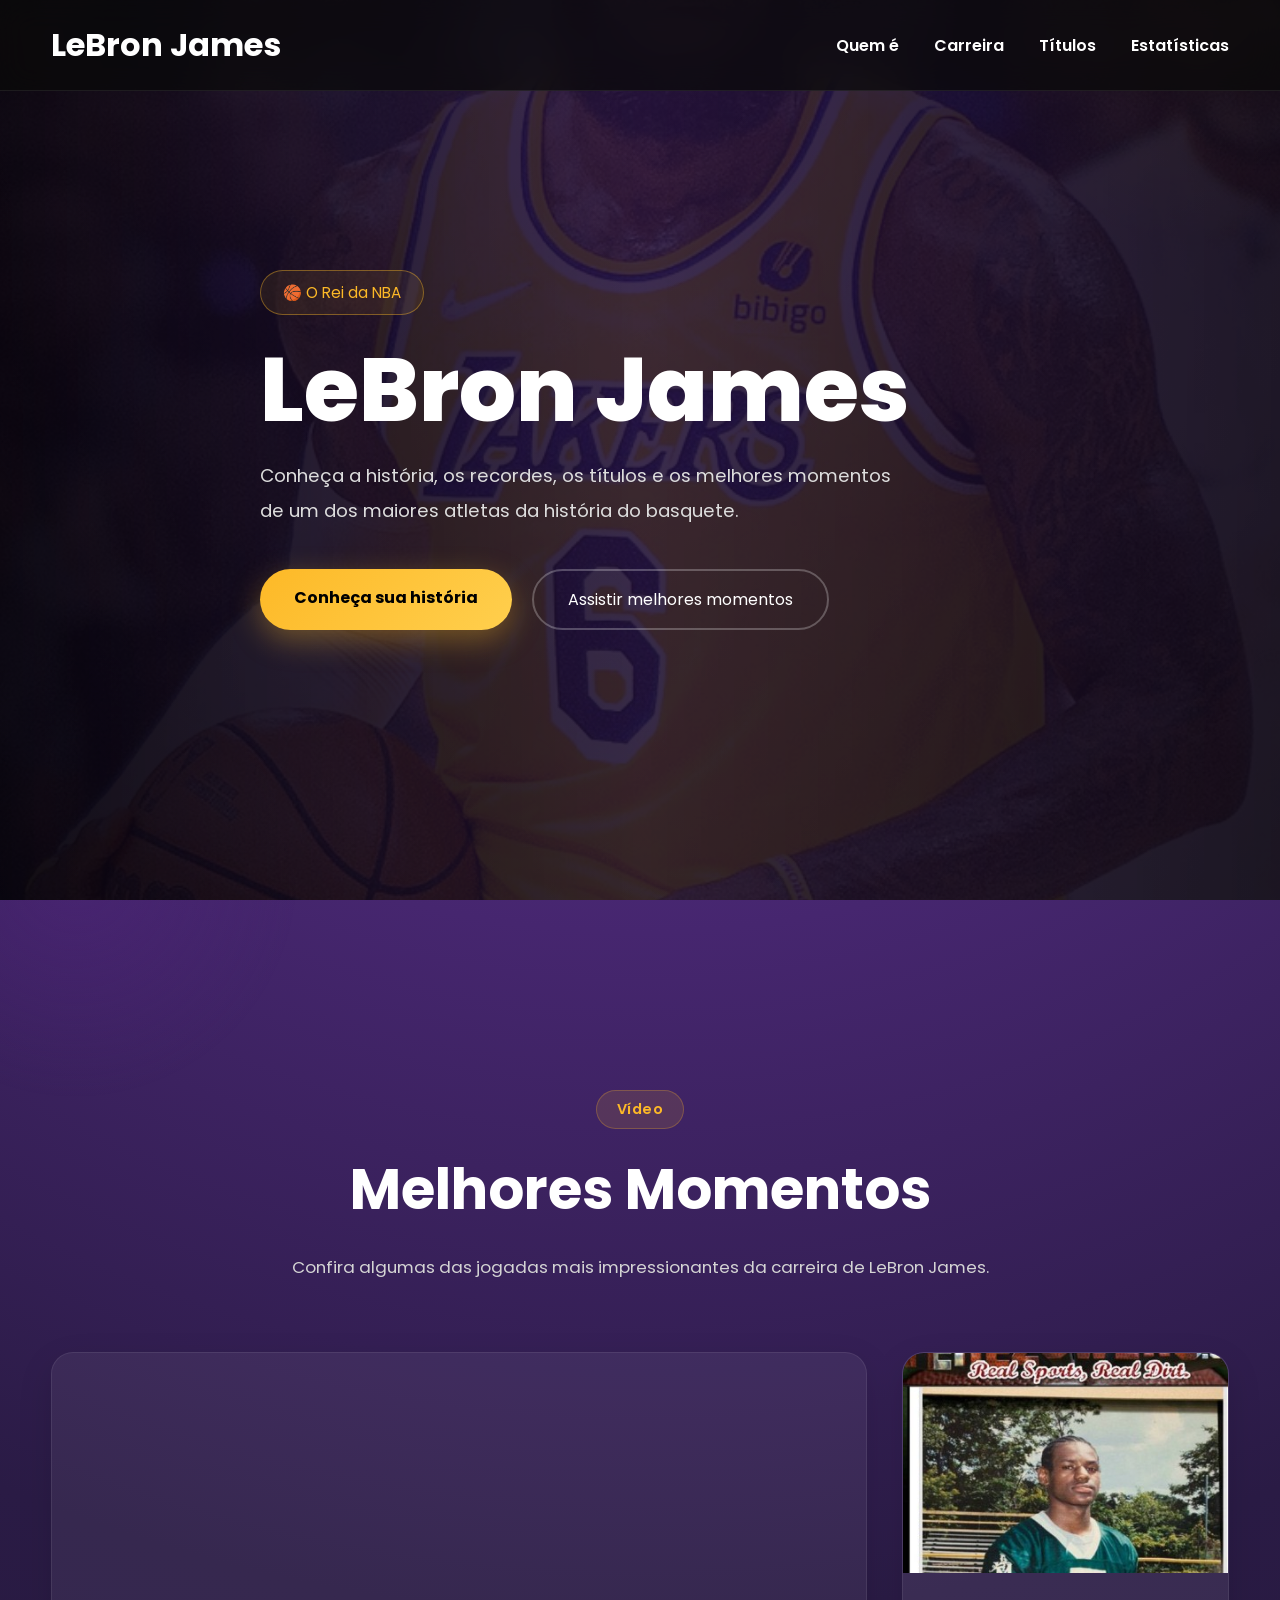
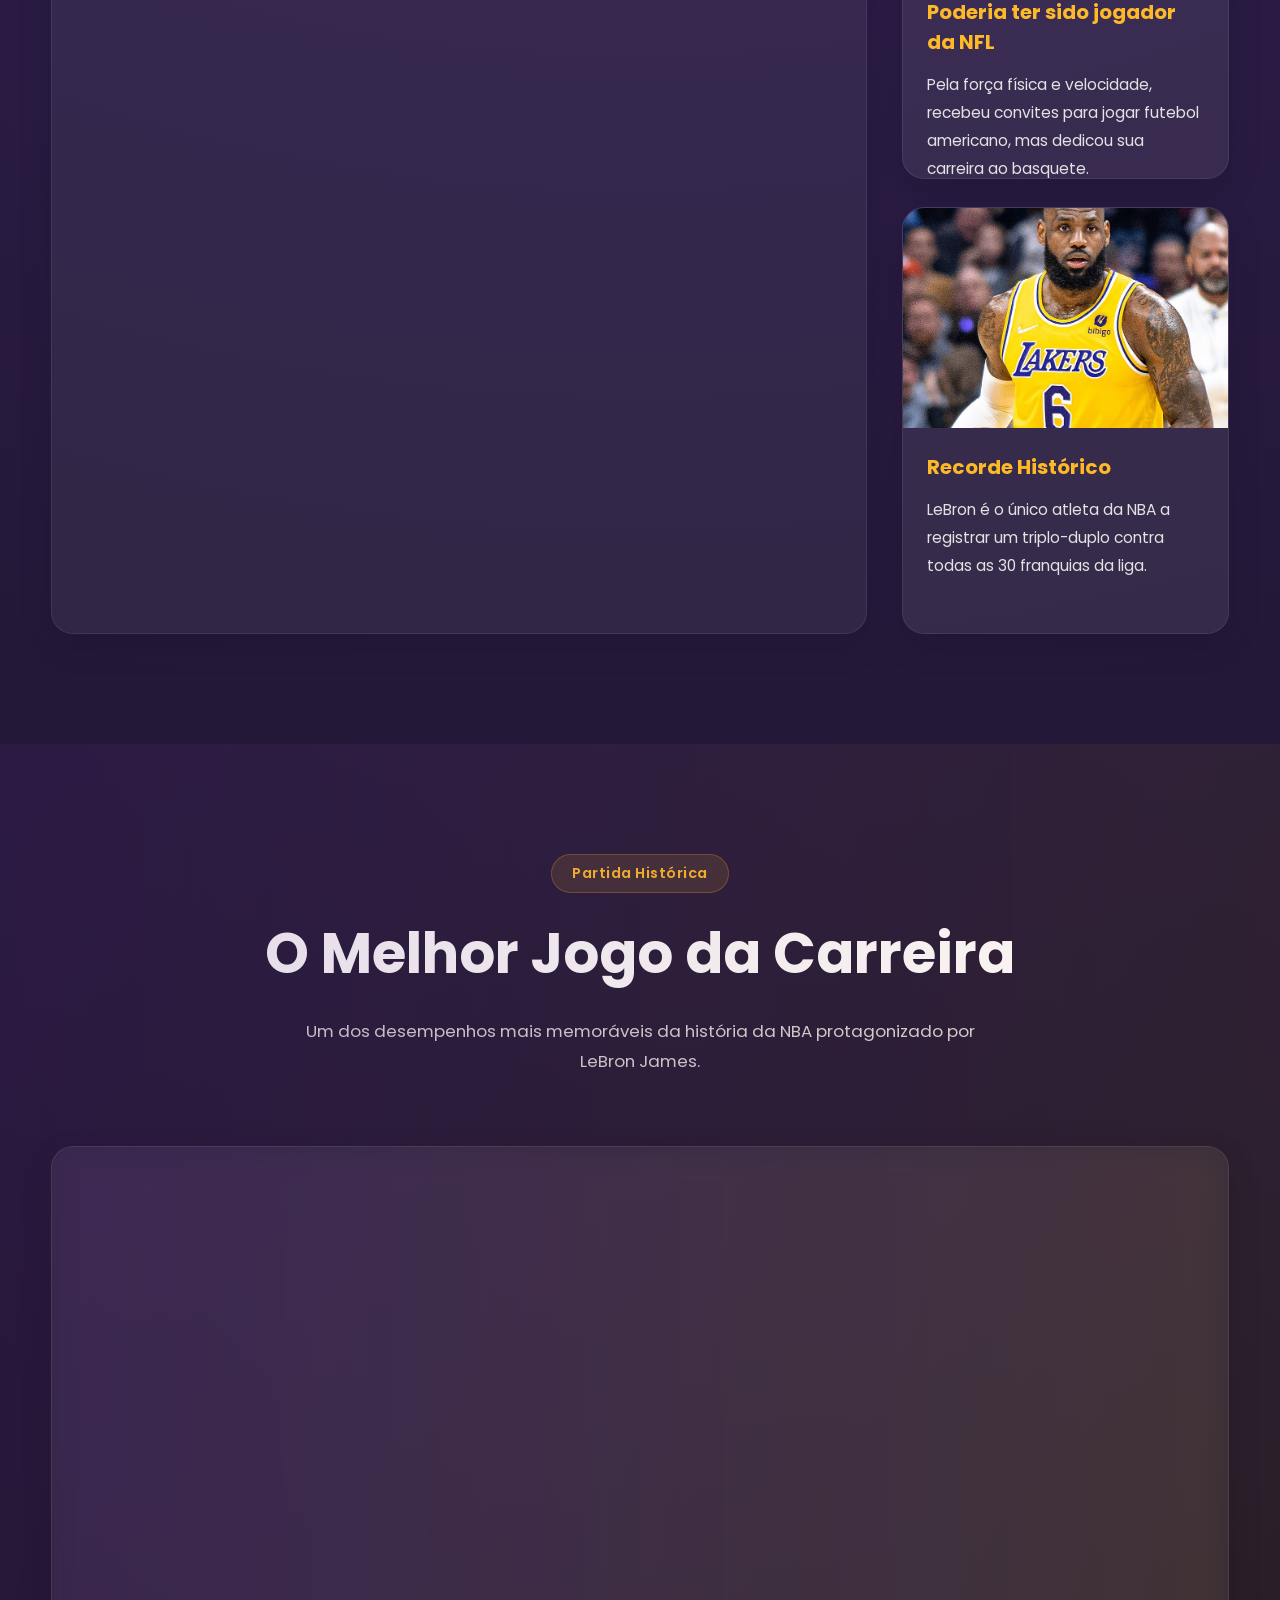
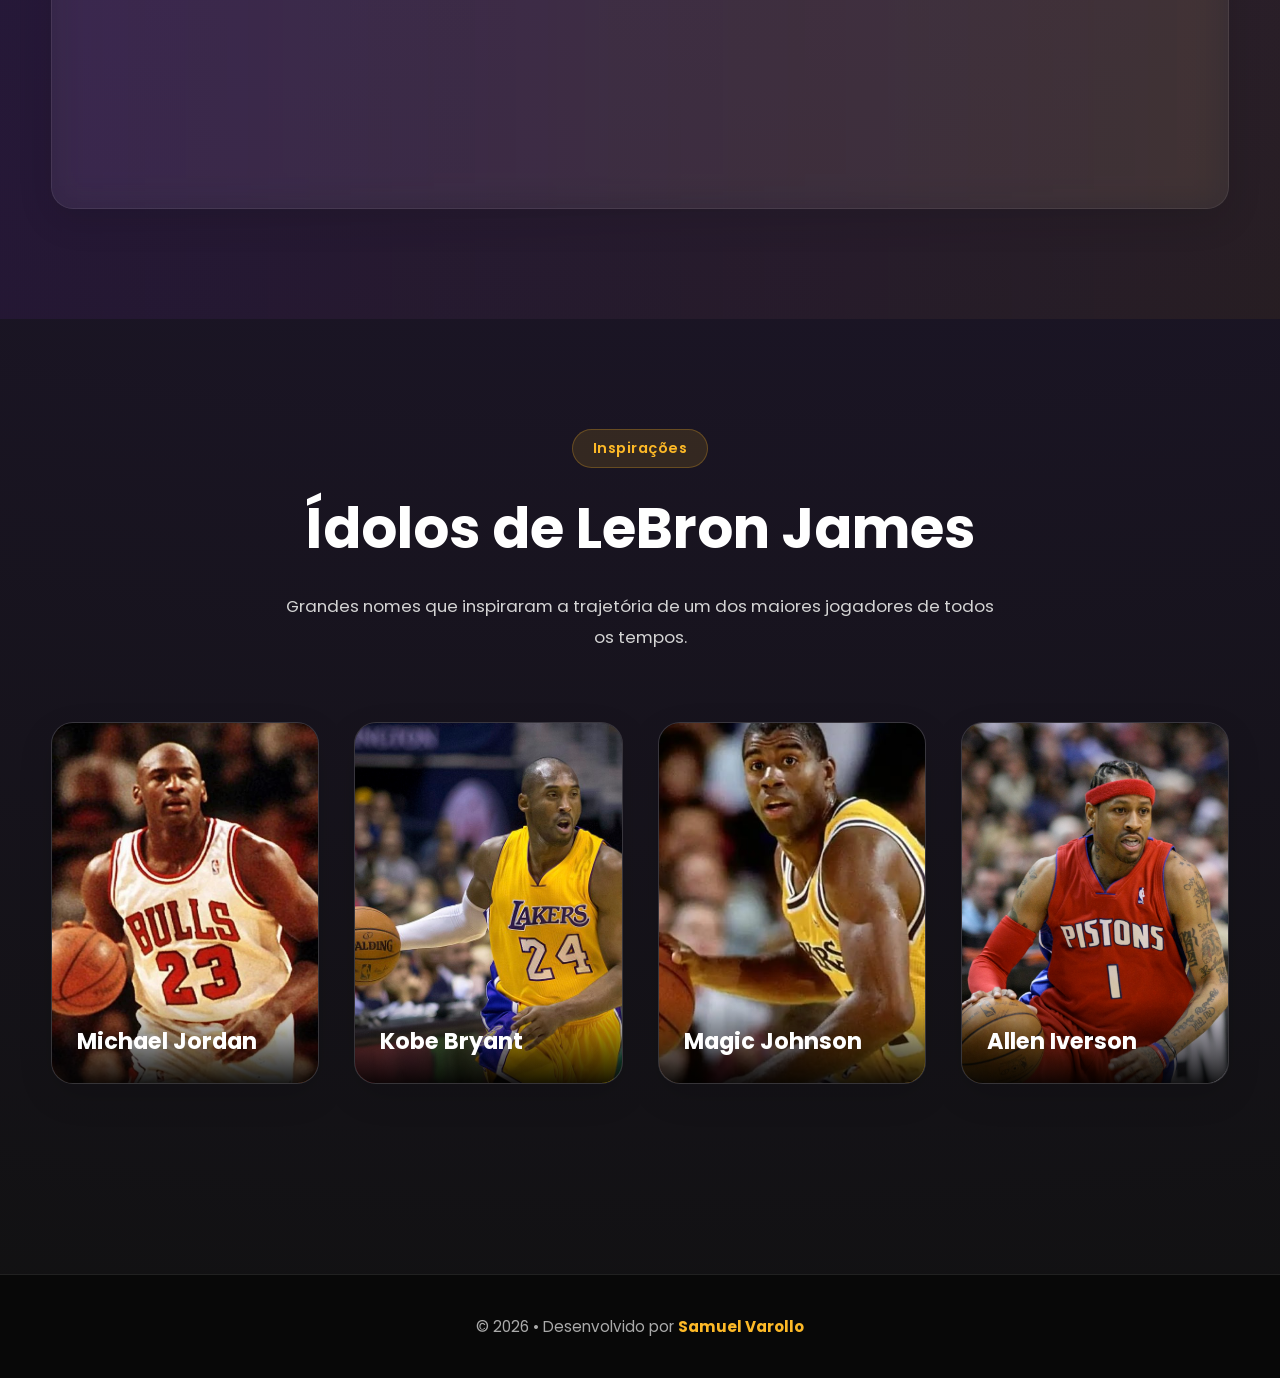
==== index.html @ b620e0eb "Headers iguais" ====
<!DOCTYPE html>
<html lang="pt-BR">
<head>
    <meta charset="UTF-8">
    <meta name="viewport" content="width=device-width, initial-scale=1.0">
    <title>LeBron James | O Rei da NBA</title>
    <meta name="description"
        content="Conheça a trajetória de LeBron James, seus títulos, estatísticas, melhores momentos e curiosidades sobre um dos maiores jogadores da história da NBA.">
    <link rel="shortcut icon" href="img/lebron.ico" type="image/x-icon">
    <link rel="preconnect" href="https://fonts.googleapis.com">
    <link rel="preconnect" href="https://fonts.gstatic.com" crossorigin>
    <link href="https://fonts.googleapis.com/css2?family=Poppins:wght@300;400;500;600;700;800&display=swap"
        rel="stylesheet">
    <link rel="stylesheet" href="css/style.css">
</head>
<body>
    <header class="header">
        <div class="container-header">
            <a href="../index.html" class="logo ativo">
                <h1>
                    LeBron James
                </h1>
            </a>

            <nav>
                <a href="biografia.html">
                    Quem é
                </a>

                <a href="carreira.html">
                    Carreira
                </a>

                <a href="titulos.html">
                    Títulos
                </a>

                <a href="estatisticas.html">
                    Estatísticas
                </a>
            </nav>
        </div>
    </header>

    <section class="hero">
        <div class="hero-overlay"></div>
        <div class="container hero-content">
            <span class="hero-tag">
                🏀 O Rei da NBA
            </span>
            <h2>
                LeBron James
            </h2>
            <p>
                Conheça a história, os recordes, os títulos e os melhores
                momentos de um dos maiores atletas da história do basquete.
            </p>
            <div class="hero-buttons">
                <a href="pages/biografia.html" class="btn-primary">
                    Conheça sua história
                </a>
                <a href="#momentos" class="btn-secondary">
                    Assistir melhores momentos
                </a>
            </div>
        </div>
    </section>

    <main>
        <section class="section" id="momentos">
            <div class="container">
                <div class="section-title">
                    <span>Vídeo</span>
                    <h2>Melhores Momentos</h2>
                    <p>
                        Confira algumas das jogadas mais impressionantes da carreira
                        de LeBron James.
                    </p>
                </div>
                <div class="momentos-grid">
                    <div class="video-card">
                        <iframe src="https://www.youtube.com/embed/51CHNtNlFR8?si=bc9ccAajPVGdbwuN"
                            title="Melhores momentos de LeBron James" loading="lazy"
                            allowfullscreen></iframe>
                    </div>

                    <aside class="curiosidades">
                        <article class="card-curiosidade">
                            <img src="img/Lebron-NFL.jpg"
                                alt="LeBron James poderia ter jogado na NFL">
                            <div class="card-content">
                                <h3>Poderia ter sido jogador da NFL</h3>
                                <p>
                                    Pela força física e velocidade,
                                    recebeu convites para jogar
                                    futebol americano,
                                    mas dedicou sua carreira
                                    ao basquete.
                                </p>
                            </div>
                        </article>

                        <article class="card-curiosidade">
                            <img src="img/Lebron-James.jpg"
                                alt="LeBron James comemorando">
                            <div class="card-content">
                                <h3>Recorde Histórico</h3>
                                <p>
                                    LeBron é o único atleta da NBA
                                    a registrar um triplo-duplo
                                    contra todas as 30 franquias da liga.
                                </p>
                            </div>
                        </article>
                    </aside>
                </div>
            </div>
        </section>

        <section class="section destaque">
            <div class="container">
                <div class="section-title">
                    <span>Partida Histórica</span>
                    <h2>O Melhor Jogo da Carreira</h2>
                    <p>
                        Um dos desempenhos mais memoráveis da história
                        da NBA protagonizado por LeBron James.
                    </p>
                </div>
                <div class="video-full">
                    <iframe src="https://www.youtube.com/embed/tBV_H3_dMyY?si=tSj8uryWF9aD830U"
                        title="Melhor jogo da carreira de LeBron James"
                        loading="lazy"
                        allowfullscreen>
                    </iframe>
                </div>
            </div>
        </section>

        <section class="section">
            <div class="container">
                <div class="section-title">
                    <span>Inspirações</span>
                    <h2>Ídolos de LeBron James</h2>
                    <p>
                        Grandes nomes que inspiraram a trajetória
                        de um dos maiores jogadores de todos os tempos.
                    </p>
                </div>
                <div class="idolos-grid">
                    <article class="idol-card">
                        <img src="img/Michael-Jordan.png"
                            alt="Michael Jordan">
                        <div class="idol-info">
                            <h3>Michael Jordan</h3>
                        </div>

                    </article>

                    <article class="idol-card">
                        <img src="img/Kobe-Bryant.jpg"
                            alt="Kobe Bryant">
                        <div class="idol-info">
                            <h3>Kobe Bryant</h3>
                        </div>
                    </article>

                    <article class="idol-card">
                        <img src="img/Magic-Johnson.jpg"
                            alt="Magic Johnson">
                        <div class="idol-info">
                            <h3>Magic Johnson</h3>
                        </div>
                    </article>

                    <article class="idol-card">
                        <img src="img/Allen-Iverson.jpg"
                            alt="Allen Iverson">
                        <div class="idol-info">
                            <h3>Allen Iverson</h3>
                        </div>
                    </article>
                </div>
            </div>
        </section>
    </main>

    <footer class="footer">
        <div class="container">
            <p>
                © 2026 • Desenvolvido por
                <strong>Samuel Varollo</strong>
            </p>
        </div>
    </footer>
</body>
</html>
---- css/style.css ----
@import url('https://fonts.googleapis.com/css2?family=Poppins:wght@300;400;500;600;700;800&display=swap');

* {
    margin: 0;
    padding: 0;
    box-sizing: border-box;
}

html {
    scroll-behavior: smooth;
}

img {
    display: block;
    max-width: 100%;
}

a {
    text-decoration: none;
}

button {
    border: none;
    cursor: pointer;
    font-family: inherit;
}

ul {
    list-style: none;
}

:root {
    --primary: #552583;
    --secondary: #FDB927;
    --dark: #111111;
    --dark-2: #1b1b1b;
    --light: #ffffff;
    --gray: #ececec;
    --text: #444;
    --shadow: 0 12px 35px rgba(0, 0, 0, .12);
    --radius: 22px;
    --transition: .35s ease;
    --max-width: 1250px;
}

body {
    font-family: 'Poppins', sans-serif;
    color: var(--text);
    background: radial-gradient(circle at top, #6c35a8 0%, #2a1b45 35%, #111 100%);
    min-height: 100vh;
    overflow-x: hidden;
}

.container {
    width: min(92%, var(--max-width));
    margin: auto;
}

.container-header {
    width: min(92%, 1250px);
    margin: auto;
}

.header {
    position: fixed;
    top: 0;
    left: 0;
    width: 100%;
    z-index: 1000;
    background: rgba(10, 10, 10, .75);
    backdrop-filter: blur(15px);
    border-bottom: 1px solid rgba(255, 255, 255, .08);
}

.header .container-header {
    min-height: 90px;
    display: flex;
    justify-content: space-between;
    align-items: center;
}

.logo h1 {
    color: white;
    font-size: 2rem;
    transition: .3s;
}

.logo:hover h1 {
    color: var(--secondary);
}

nav {
    display: flex;
    gap: 35px;
}

nav a {
    color: white;
    font-weight: 600;
    position: relative;
    transition: .3s;
}

nav a::after {
    content: "";
    position: absolute;
    left: 0;
    bottom: -8px;
    width: 0;
    height: 3px;
    background: var(--secondary);
    border-radius: 20px;
    transition: .3s;
}

nav a:hover {
    color: var(--secondary);
}

nav a:hover::after {
    width: 100%;
}

nav a.ativo {
    color: var(--secondary);
}

nav a.ativo::after {
    width: 100%;
}

.hero {
    position: relative;
    min-height: 100vh;
    display: flex;
    align-items: center;
    justify-content: center;
    overflow: hidden;
}

.hero::before {
    content: "";
    position: absolute;
    inset: 0;
    background: url("../img/Lebron-James.jpg") center center/cover;
    opacity: .25;
    transform: scale(1.05);
}

.hero-overlay {
    position: absolute;
    inset: 0;
    background: linear-gradient(to right, rgba(0, 0, 0, .85), rgba(0, 0, 0, .55), rgba(0, 0, 0, .75));
}

.hero-content {
    position: relative;
    z-index: 2;
    max-width: 760px;
    text-align: left;
}

.hero-tag {
    display: inline-block;
    color: var(--secondary);
    border: 1px solid rgba(253, 185, 39, .4);
    background: rgba(253, 185, 39, .08);
    padding: 10px 22px;
    border-radius: 100px;
    font-size: .95rem;
    margin-bottom: 28px;
}

.hero h2 {
    font-size: clamp(3rem, 7vw, 6rem);
    color: white;
    line-height: 1.05;
    margin-bottom: 22px;
    font-weight: 800;
}

.hero p {
    color: #dddddd;
    font-size: 1.15rem;
    line-height: 1.9;
    margin-bottom: 40px;
    max-width: 650px;
}

.hero-buttons {
    display: flex;
    gap: 20px;
    flex-wrap: wrap;
}

.btn-primary {
    background: linear-gradient(135deg, var(--secondary), #ffcf4d);
    color: black;
    padding: 16px 34px;
    border-radius: 100px;
    font-weight: 700;
    transition: var(--transition);
    box-shadow: 0 10px 30px rgba(253, 185, 39, .35);
}

.btn-primary:hover {
    transform: translateY(-5px);
    box-shadow: 0 16px 40px rgba(253, 185, 39, .45);
}

.btn-secondary {
    color: white;
    border: 2px solid rgba(255, 255, 255, .25);
    padding: 16px 34px;
    border-radius: 100px;
    transition: var(--transition);
}

.btn-secondary:hover {
    background: white;
    color: black;
}

main {
    position: relative;
    z-index: 5;
    margin-top: 80px;
}

.section {
    padding: 110px 0;
}

.section-title {
    text-align: center;
    margin-bottom: 70px;
}

.section-title span {
    display: inline-block;
    color: var(--secondary);
    background: rgba(253, 185, 39, .12);
    border: 1px solid rgba(253, 185, 39, .25);
    padding: 8px 20px;
    border-radius: 999px;
    font-size: .9rem;
    font-weight: 600;
    letter-spacing: .5px;
    margin-bottom: 18px;
}

.section-title h2 {
    font-size: clamp(2.2rem, 5vw, 3.5rem);
    color: var(--light);
    margin-bottom: 20px;
    font-weight: 700;
}

.section-title p {
    max-width: 720px;
    margin: auto;
    color: #d4d4d4;
    line-height: 1.8;
    font-size: 1.05rem;
}

.momentos-grid{
    display:grid;
    grid-template-columns: 2.5fr 1fr;
    gap:35px;
    align-items:stretch;
}

.video-card {
    height:100%;
    background:rgba(255,255,255,.06);
    border:1px solid rgba(255,255,255,.08);
    border-radius:var(--radius);
    overflow:hidden;
    backdrop-filter:blur(18px);
    box-shadow:var(--shadow);
}

.video-card iframe {
    width:100%;
    height:100%;
    min-height:520px;
    border:none;
    display:block;
}

.video-full {
    background: rgba(255, 255, 255, .06);
    border: 1px solid rgba(255, 255, 255, .08);
    border-radius: var(--radius);
    overflow: hidden;
    backdrop-filter: blur(18px);
    box-shadow: var(--shadow);
}

.video-full iframe {
    width: 100%;
    aspect-ratio: 16/9;
    border: none;
    display: block;
}

.curiosidades {
    display: flex;
    flex-direction: column;
    gap: 28px;
    height: 100%;
}

.card-curiosidade {
    background: rgba(255, 255, 255, .08);
    backdrop-filter: blur(18px);
    border: 1px solid rgba(255, 255, 255, .08);
    border-radius: 22px;
    overflow: hidden;
    transition: var(--transition);
    box-shadow: var(--shadow);
    flex: 1;
}

.card-curiosidade:hover {
    transform: translateY(-8px);
}

.card-curiosidade img {
    width:100%;
    height:220px;
    object-fit:cover;
    object-position:center 20%;
}

.card-content {
    padding: 24px;
}

.card-content h3 {
    color: var(--secondary);
    font-size: 1.25rem;
    margin-bottom: 14px;
}

.card-content p {
    color: #e2e2e2;
    line-height: 1.8;
    font-size: .97rem;
}

.destaque {
    position: relative;
}

.destaque::before {
    content: "";
    position: absolute;
    inset: 0;
    background: linear-gradient(90deg, rgba(85, 37, 131, .18), rgba(253, 185, 39, .06));
    pointer-events: none;
}

.idolos-grid {
    display: grid;
    grid-template-columns: repeat(4, 1fr);
    gap: 35px;
}

.idol-card {
    position: relative;
    overflow: hidden;
    border-radius: var(--radius);
    background: rgba(255, 255, 255, .08);
    border: 1px solid rgba(255, 255, 255, .08);
    backdrop-filter: blur(15px);
    box-shadow: var(--shadow);
    transition: var(--transition);
}

.idol-card:hover {
    transform: translateY(-12px);
    box-shadow: 0 25px 50px rgba(0, 0, 0, .35);
}

.idol-card img {
    width:100%;
    height:360px;
    object-fit:cover;
    object-position:center 15%;
    transition:.5s ease;
}

.idol-card:hover img {
    transform: scale(1.08);
}

.idol-info {
    position: absolute;
    bottom: 0;
    left: 0;
    width: 100%;
    padding: 25px;
    background: linear-gradient(transparent, rgba(0, 0, 0, .9));
}

.idol-info h3 {
    color: white;
    font-size: 1.4rem;
    font-weight: 700;
}

.footer {
    margin-top: 80px;
    padding: 40px 0;
    background: #080808;
    border-top: 1px solid rgba(255, 255, 255, .1);
}

.footer p {
    text-align: center;
    color: #aaa;
    font-size: .95rem;
}

.footer strong {
    color: var(--secondary);
}

.section {
    animation: fadeUp .8s ease both;
}

@keyframes fadeUp {
    from {
        opacity: 0;
        transform: translateY(40px);
    }

    to {
        opacity: 1;
        transform: translateY(0);
    }
}

@media(max-width:1200px) {
    .momentos-grid {
        grid-template-columns: 1fr;
    }

    .curiosidades {
        display: grid;
        grid-template-columns: repeat(2, 1fr);
    }

    .idolos-grid {
        grid-template-columns: repeat(2, 1fr);
    }
}

@media(max-width:900px) {
    .container-header{
        flex-direction:column;
        justify-content:center;
        gap:20px;
        padding:20px 0;
    }

    nav{
        flex-wrap:wrap;
        justify-content:center;
        gap:18px;
    }

    .hero-content {
        text-align: center;
    }

    .hero-buttons {
        justify-content: center;
    }

    .hero p {
        margin-left: auto;
        margin-right: auto;
    }

    .section {
        padding: 80px 0;
    }
}

@media(max-width:600px) {
    .logo h1 {
        font-size: 1.6rem;
    }

    .navbar {
        gap: 15px;
    }

    .navbar a {
        font-size: .9rem;
    }

    .hero {
        min-height: 90vh;
    }

    .hero h2 {
        font-size: 3rem;
    }

    .hero p {
        font-size: 1rem;
    }

    .hero-buttons {
        flex-direction: column;
    }

    .btn-primary,
    .btn-secondary {
        width: 100%;
        text-align: center;
    }

    .section-title h2 {
        font-size: 2rem;
    }

    .curiosidades {
        grid-template-columns: 1fr;
    }

    .idolos-grid {
        grid-template-columns: 1fr;
    }

    .idol-card img {
        height: 400px;
    }
}

@media(max-width:400px) {
    .hero h2 {
        font-size: 2.4rem;
    }

    .section-title p {
        font-size: .9rem;
    }

    .card-content {
        padding: 18px;
    }

    .idol-card img {
        height: 320px;
    }
}

::-webkit-scrollbar{
    width:12px;
}

::-webkit-scrollbar-track{
    background:#111;
}

::-webkit-scrollbar-thumb{
    background: linear-gradient(180deg, var(--primary), var(--secondary));
    border-radius:50px;
}

::-webkit-scrollbar-thumb:hover{
    background:var(--secondary);
}

::selection{
    background:var(--secondary);
    color:#000;
}

.card-curiosidade,
.idol-card,
.video-card,
.video-full{
    animation: aparecer .8s ease both;
}

@keyframes aparecer{
    from{
        opacity:0;
        transform:translateY(35px);
    }

    to{
        opacity:1;
        transform:translateY(0);
    }
}

.btn-primary{
    position:relative;
    overflow:hidden;
}

.btn-primary::before{
    content:"";
    position:absolute;
    inset:0;
    background: linear-gradient(120deg, transparent,rgba(255,255,255,.5), transparent);
    transform:translateX(-100%);
    transition:.6s;
}

.btn-primary:hover::before{
    transform:translateX(100%);
}

.navbar a:hover{
    transform:translateY(-3px);
}

.video-card iframe,
.video-full iframe{
    transition:.4s ease;
}

.video-card:hover iframe,
.video-full:hover iframe{
    transform:scale(1.02);
}

body::before{
    content:"";
    position:fixed;
    width:450px;
    height:450px;
    top:-200px;
    right:-150px;
    background: radial-gradient(circle, rgba(253,185,39,.18), transparent 70%);
    z-index:-1;
}

body::after{
    content:"";
    position:fixed;
    width:450px;
    height:450px;
    bottom:-200px;
    left:-150px;
    background: radial-gradient(circle, rgba(85,37,131,.35), transparent 70%);
    z-index:-1;
}

a:focus-visible{
    outline:
    3px solid var(--secondary);
    outline-offset:5px;
}

@media(prefers-reduced-motion:reduce){
    *,
    *::before,
    *::after{
        animation:none!important;
        transition:none!important;
        scroll-behavior:auto!important;
    }
}
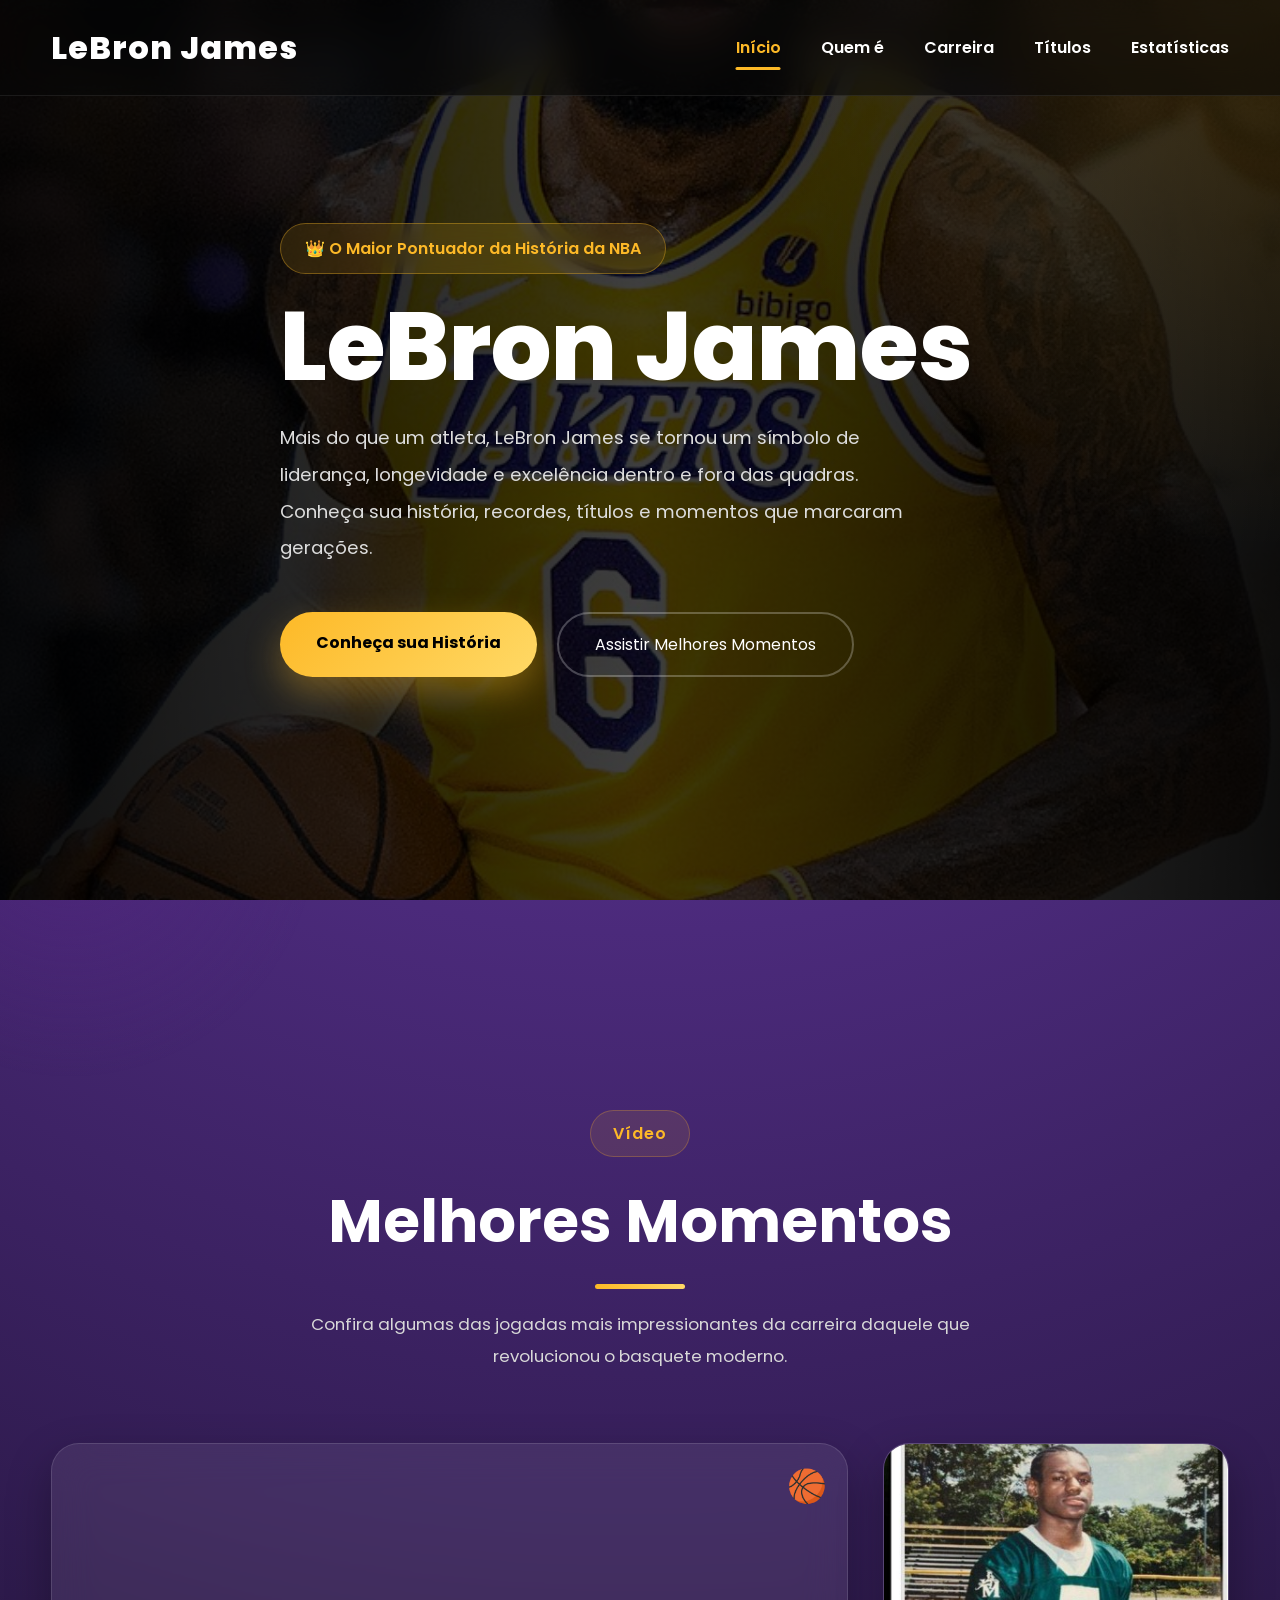
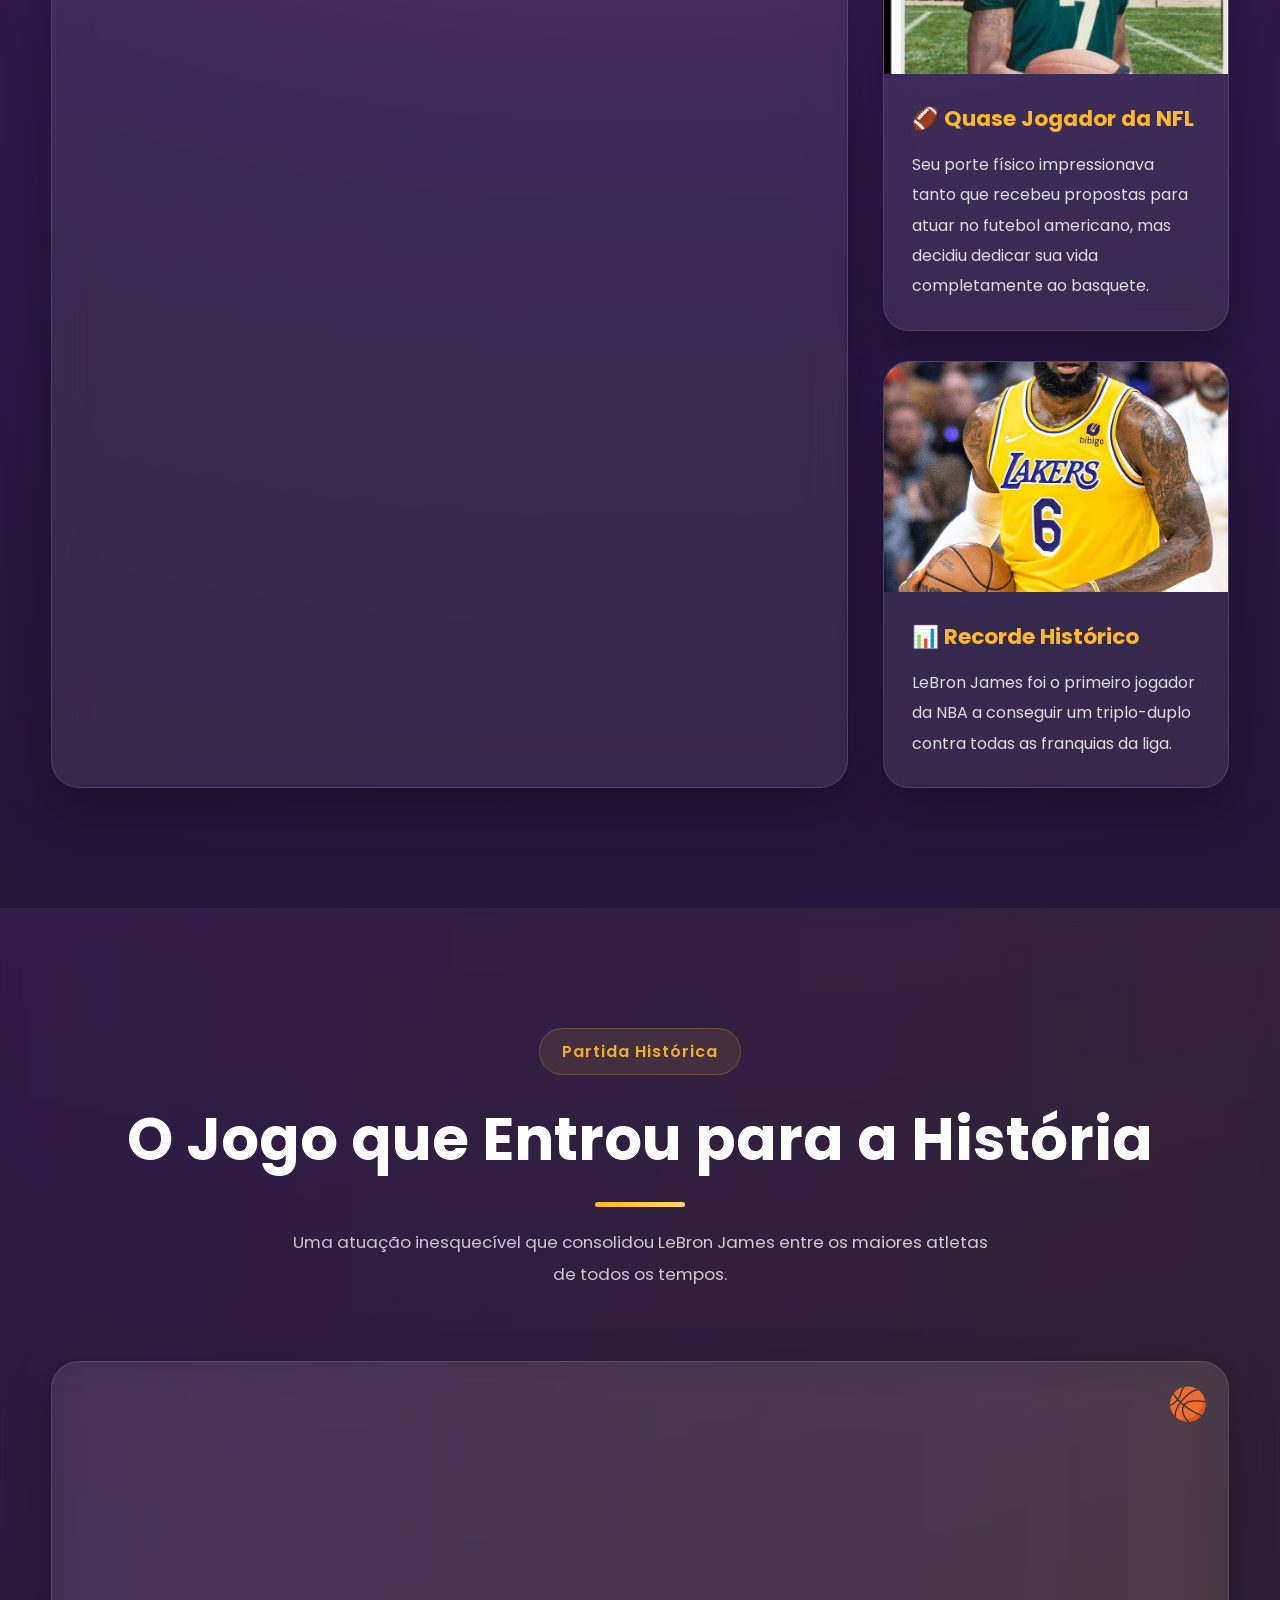
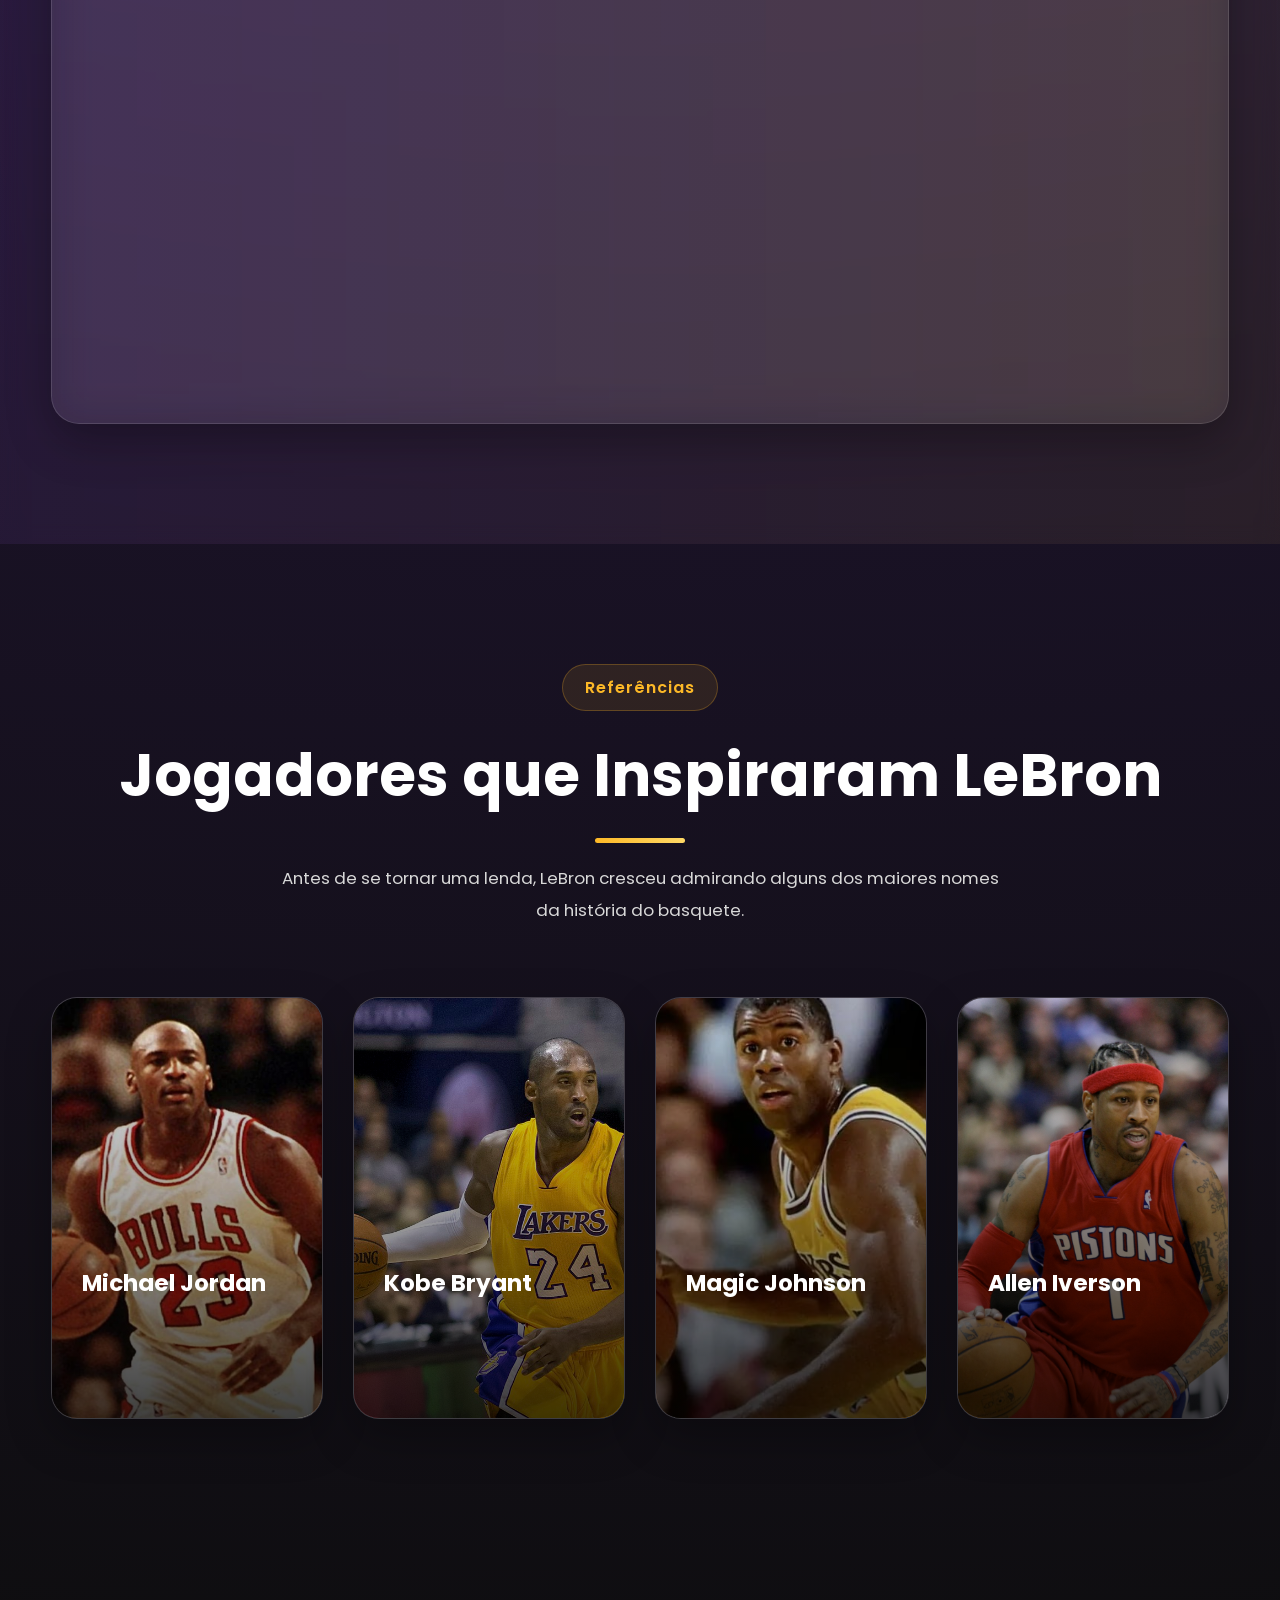
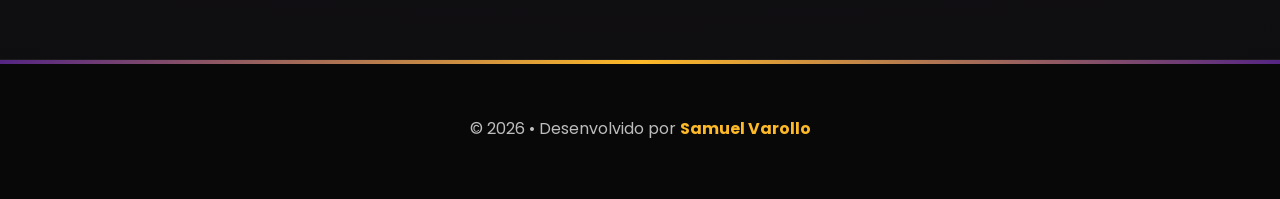
==== commit f4ecfba8: "Ajustes pontuais Fiz os últimos ajustes para o site final, ainda falta o CSS da tela Títulos e a tel" ====
--- a/index.html
+++ b/index.html
@@ -5,7 +5,7 @@
     <meta name="viewport" content="width=device-width, initial-scale=1.0">
     <title>LeBron James | O Rei da NBA</title>
     <meta name="description"
-        content="Conheça a trajetória de LeBron James, seus títulos, estatísticas, melhores momentos e curiosidades sobre um dos maiores jogadores da história da NBA.">
+        content="Conheça a trajetória, os títulos, estatísticas e os momentos inesquecíveis de LeBron James, um dos maiores jogadores da história da NBA.">
     <link rel="shortcut icon" href="img/lebron.ico" type="image/x-icon">
     <link rel="preconnect" href="https://fonts.googleapis.com">
     <link rel="preconnect" href="https://fonts.gstatic.com" crossorigin>
@@ -14,101 +14,106 @@
     <link rel="stylesheet" href="css/style.css">
 </head>
 <body>
+    <!-- ================= HEADER ================= -->
     <header class="header">
         <div class="container-header">
-            <a href="../index.html" class="logo ativo">
-                <h1>
-                    LeBron James
-                </h1>
+            <a href="../index.html" class="logo">
+                <h1>LeBron James</h1>
             </a>
-
             <nav>
-                <a href="biografia.html">
+                <a href="../index.html" class="ativo">
+                    Início
+                </a>
+
+                <a href="pages/biografia.html">
                     Quem é
                 </a>
 
-                <a href="carreira.html">
+                <a href="pages/carreira.html">
                     Carreira
                 </a>
 
-                <a href="titulos.html">
+                <a href="pages/titulos.html">
                     Títulos
                 </a>
 
-                <a href="estatisticas.html">
+                <a href="pages/estatisticas.html">
                     Estatísticas
                 </a>
             </nav>
         </div>
     </header>
 
+    <!-- ================= HERO ================= -->
     <section class="hero">
         <div class="hero-overlay"></div>
         <div class="container hero-content">
             <span class="hero-tag">
-                🏀 O Rei da NBA
+                👑 O Maior Pontuador da História da NBA
             </span>
             <h2>
                 LeBron James
             </h2>
             <p>
-                Conheça a história, os recordes, os títulos e os melhores
-                momentos de um dos maiores atletas da história do basquete.
+                Mais do que um atleta, LeBron James se tornou um símbolo de
+                liderança, longevidade e excelência dentro e fora das quadras.
+                Conheça sua história, recordes, títulos e momentos que marcaram
+                gerações.
             </p>
+
             <div class="hero-buttons">
                 <a href="pages/biografia.html" class="btn-primary">
-                    Conheça sua história
-                </a>
+                    Conheça sua História
+                </a>
+
                 <a href="#momentos" class="btn-secondary">
-                    Assistir melhores momentos
+                    Assistir Melhores Momentos
                 </a>
             </div>
         </div>
     </section>
-
     <main>
+
+        <!-- ================= MELHORES MOMENTOS ================= -->
         <section class="section" id="momentos">
             <div class="container">
                 <div class="section-title">
                     <span>Vídeo</span>
                     <h2>Melhores Momentos</h2>
                     <p>
-                        Confira algumas das jogadas mais impressionantes da carreira
-                        de LeBron James.
+                        Confira algumas das jogadas mais impressionantes da
+                        carreira daquele que revolucionou o basquete moderno.
                     </p>
                 </div>
                 <div class="momentos-grid">
                     <div class="video-card">
                         <iframe src="https://www.youtube.com/embed/51CHNtNlFR8?si=bc9ccAajPVGdbwuN"
-                            title="Melhores momentos de LeBron James" loading="lazy"
-                            allowfullscreen></iframe>
+                            title="Melhores Momentos de LeBron James" loading="lazy" allowfullscreen>
+                        </iframe>
                     </div>
 
                     <aside class="curiosidades">
                         <article class="card-curiosidade">
-                            <img src="img/Lebron-NFL.jpg"
-                                alt="LeBron James poderia ter jogado na NFL">
+                            <img src="img/Lebron-NFL.jpg" alt="LeBron James poderia ter jogado na NFL">
                             <div class="card-content">
-                                <h3>Poderia ter sido jogador da NFL</h3>
+                                <h3>🏈 Quase Jogador da NFL</h3>
                                 <p>
-                                    Pela força física e velocidade,
-                                    recebeu convites para jogar
-                                    futebol americano,
-                                    mas dedicou sua carreira
-                                    ao basquete.
+                                    Seu porte físico impressionava tanto que
+                                    recebeu propostas para atuar no futebol
+                                    americano, mas decidiu dedicar sua vida
+                                    completamente ao basquete.
                                 </p>
                             </div>
                         </article>
 
                         <article class="card-curiosidade">
-                            <img src="img/Lebron-James.jpg"
-                                alt="LeBron James comemorando">
+                            <img src="img/Lebron-James.jpg" alt="LeBron James">
                             <div class="card-content">
-                                <h3>Recorde Histórico</h3>
+                                <h3>📊 Recorde Histórico</h3>
                                 <p>
-                                    LeBron é o único atleta da NBA
-                                    a registrar um triplo-duplo
-                                    contra todas as 30 franquias da liga.
+                                    LeBron James foi o primeiro jogador da NBA
+                                    a conseguir um triplo-duplo contra todas as
+                                    franquias da liga.
                                 </p>
                             </div>
                         </article>
@@ -117,67 +122,79 @@
             </div>
         </section>
 
+        <!-- ================= DESTAQUE ================= -->
         <section class="section destaque">
             <div class="container">
                 <div class="section-title">
                     <span>Partida Histórica</span>
-                    <h2>O Melhor Jogo da Carreira</h2>
+                    <h2>O Jogo que Entrou para a História</h2>
                     <p>
-                        Um dos desempenhos mais memoráveis da história
-                        da NBA protagonizado por LeBron James.
+                        Uma atuação inesquecível que consolidou LeBron James
+                        entre os maiores atletas de todos os tempos.
                     </p>
                 </div>
                 <div class="video-full">
                     <iframe src="https://www.youtube.com/embed/tBV_H3_dMyY?si=tSj8uryWF9aD830U"
-                        title="Melhor jogo da carreira de LeBron James"
-                        loading="lazy"
-                        allowfullscreen>
+                        title="Melhor jogo de LeBron James" loading="lazy" allowfullscreen>
                     </iframe>
                 </div>
             </div>
         </section>
 
+        <!-- ================= ÍDOLOS ================= -->
         <section class="section">
             <div class="container">
                 <div class="section-title">
-                    <span>Inspirações</span>
-                    <h2>Ídolos de LeBron James</h2>
+                    <span>Referências</span>
+                    <h2>Jogadores que Inspiraram LeBron</h2>
                     <p>
-                        Grandes nomes que inspiraram a trajetória
-                        de um dos maiores jogadores de todos os tempos.
+                        Antes de se tornar uma lenda, LeBron cresceu admirando
+                        alguns dos maiores nomes da história do basquete.
                     </p>
                 </div>
+
                 <div class="idolos-grid">
                     <article class="idol-card">
-                        <img src="img/Michael-Jordan.png"
-                            alt="Michael Jordan">
+                        <img src="img/Michael-Jordan.png" alt="Michael Jordan">
                         <div class="idol-info">
                             <h3>Michael Jordan</h3>
-                        </div>
-
-                    </article>
-
-                    <article class="idol-card">
-                        <img src="img/Kobe-Bryant.jpg"
-                            alt="Kobe Bryant">
+                            <p>
+                                Considerado por muitos o maior jogador de todos
+                                os tempos.
+                            </p>
+                        </div>
+                    </article>
+
+                    <article class="idol-card">
+                        <img src="img/Kobe-Bryant.jpg" alt="Kobe Bryant">
                         <div class="idol-info">
                             <h3>Kobe Bryant</h3>
-                        </div>
-                    </article>
-
-                    <article class="idol-card">
-                        <img src="img/Magic-Johnson.jpg"
-                            alt="Magic Johnson">
+                            <p>
+                                Um exemplo de dedicação, competitividade e
+                                mentalidade vencedora.
+                            </p>
+                        </div>
+                    </article>
+
+                    <article class="idol-card">
+                        <img src="img/Magic-Johnson.jpg" alt="Magic Johnson">
                         <div class="idol-info">
                             <h3>Magic Johnson</h3>
-                        </div>
-                    </article>
-
-                    <article class="idol-card">
-                        <img src="img/Allen-Iverson.jpg"
-                            alt="Allen Iverson">
+                            <p>
+                                Revolucionou a posição de armador e inspirou
+                                gerações.
+                            </p>
+                        </div>
+                    </article>
+
+                    <article class="idol-card">
+                        <img src="img/Allen-Iverson.jpg" alt="Allen Iverson">
                         <div class="idol-info">
                             <h3>Allen Iverson</h3>
+                            <p>
+                                Um dos jogadores mais influentes da cultura do
+                                basquete moderno.
+                            </p>
                         </div>
                     </article>
                 </div>
@@ -185,6 +202,7 @@
         </section>
     </main>
 
+    <!-- ================= FOOTER ================= -->
     <footer class="footer">
         <div class="container">
             <p>
--- a/css/style.css
+++ b/css/style.css
@@ -1,465 +1,632 @@
+/*RESET*/
 @import url('https://fonts.googleapis.com/css2?family=Poppins:wght@300;400;500;600;700;800&display=swap');
 
-* {
-    margin: 0;
-    padding: 0;
-    box-sizing: border-box;
-}
-
-html {
-    scroll-behavior: smooth;
-}
-
-img {
-    display: block;
-    max-width: 100%;
-}
-
-a {
-    text-decoration: none;
-}
-
-button {
-    border: none;
-    cursor: pointer;
-    font-family: inherit;
-}
-
-ul {
-    list-style: none;
-}
-
-:root {
-    --primary: #552583;
-    --secondary: #FDB927;
-    --dark: #111111;
-    --dark-2: #1b1b1b;
-    --light: #ffffff;
-    --gray: #ececec;
-    --text: #444;
-    --shadow: 0 12px 35px rgba(0, 0, 0, .12);
-    --radius: 22px;
-    --transition: .35s ease;
-    --max-width: 1250px;
-}
-
-body {
-    font-family: 'Poppins', sans-serif;
-    color: var(--text);
-    background: radial-gradient(circle at top, #6c35a8 0%, #2a1b45 35%, #111 100%);
-    min-height: 100vh;
-    overflow-x: hidden;
-}
-
-.container {
-    width: min(92%, var(--max-width));
-    margin: auto;
-}
-
-.container-header {
-    width: min(92%, 1250px);
-    margin: auto;
-}
-
-.header {
-    position: fixed;
-    top: 0;
-    left: 0;
-    width: 100%;
-    z-index: 1000;
-    background: rgba(10, 10, 10, .75);
-    backdrop-filter: blur(15px);
-    border-bottom: 1px solid rgba(255, 255, 255, .08);
-}
-
-.header .container-header {
-    min-height: 90px;
-    display: flex;
-    justify-content: space-between;
-    align-items: center;
-}
-
-.logo h1 {
-    color: white;
-    font-size: 2rem;
-    transition: .3s;
-}
-
-.logo:hover h1 {
-    color: var(--secondary);
-}
-
-nav {
-    display: flex;
-    gap: 35px;
-}
-
-nav a {
-    color: white;
-    font-weight: 600;
-    position: relative;
-    transition: .3s;
-}
-
-nav a::after {
-    content: "";
-    position: absolute;
-    left: 0;
-    bottom: -8px;
-    width: 0;
-    height: 3px;
-    background: var(--secondary);
-    border-radius: 20px;
-    transition: .3s;
-}
-
-nav a:hover {
-    color: var(--secondary);
-}
-
-nav a:hover::after {
-    width: 100%;
-}
-
-nav a.ativo {
-    color: var(--secondary);
-}
-
-nav a.ativo::after {
-    width: 100%;
-}
-
-.hero {
-    position: relative;
-    min-height: 100vh;
-    display: flex;
-    align-items: center;
-    justify-content: center;
-    overflow: hidden;
-}
-
-.hero::before {
-    content: "";
-    position: absolute;
-    inset: 0;
-    background: url("../img/Lebron-James.jpg") center center/cover;
-    opacity: .25;
-    transform: scale(1.05);
-}
-
-.hero-overlay {
-    position: absolute;
-    inset: 0;
-    background: linear-gradient(to right, rgba(0, 0, 0, .85), rgba(0, 0, 0, .55), rgba(0, 0, 0, .75));
-}
-
-.hero-content {
-    position: relative;
-    z-index: 2;
-    max-width: 760px;
-    text-align: left;
-}
-
-.hero-tag {
-    display: inline-block;
-    color: var(--secondary);
-    border: 1px solid rgba(253, 185, 39, .4);
-    background: rgba(253, 185, 39, .08);
-    padding: 10px 22px;
-    border-radius: 100px;
-    font-size: .95rem;
-    margin-bottom: 28px;
-}
-
-.hero h2 {
-    font-size: clamp(3rem, 7vw, 6rem);
-    color: white;
-    line-height: 1.05;
-    margin-bottom: 22px;
-    font-weight: 800;
-}
-
-.hero p {
-    color: #dddddd;
-    font-size: 1.15rem;
-    line-height: 1.9;
-    margin-bottom: 40px;
-    max-width: 650px;
-}
-
-.hero-buttons {
-    display: flex;
-    gap: 20px;
-    flex-wrap: wrap;
-}
-
-.btn-primary {
-    background: linear-gradient(135deg, var(--secondary), #ffcf4d);
-    color: black;
-    padding: 16px 34px;
-    border-radius: 100px;
-    font-weight: 700;
-    transition: var(--transition);
-    box-shadow: 0 10px 30px rgba(253, 185, 39, .35);
-}
-
-.btn-primary:hover {
-    transform: translateY(-5px);
-    box-shadow: 0 16px 40px rgba(253, 185, 39, .45);
-}
-
-.btn-secondary {
-    color: white;
-    border: 2px solid rgba(255, 255, 255, .25);
-    padding: 16px 34px;
-    border-radius: 100px;
-    transition: var(--transition);
-}
-
-.btn-secondary:hover {
-    background: white;
-    color: black;
-}
-
-main {
-    position: relative;
-    z-index: 5;
-    margin-top: 80px;
-}
-
-.section {
-    padding: 110px 0;
-}
-
-.section-title {
-    text-align: center;
-    margin-bottom: 70px;
-}
-
-.section-title span {
-    display: inline-block;
-    color: var(--secondary);
-    background: rgba(253, 185, 39, .12);
-    border: 1px solid rgba(253, 185, 39, .25);
-    padding: 8px 20px;
-    border-radius: 999px;
-    font-size: .9rem;
-    font-weight: 600;
-    letter-spacing: .5px;
-    margin-bottom: 18px;
-}
-
-.section-title h2 {
-    font-size: clamp(2.2rem, 5vw, 3.5rem);
-    color: var(--light);
-    margin-bottom: 20px;
-    font-weight: 700;
-}
-
-.section-title p {
-    max-width: 720px;
-    margin: auto;
-    color: #d4d4d4;
-    line-height: 1.8;
-    font-size: 1.05rem;
-}
-
+*{
+    margin:0;
+    padding:0;
+    box-sizing:border-box;
+}
+
+html{
+    scroll-behavior:smooth;
+}
+
+body{
+    font-family:'Poppins',sans-serif;
+    color:#fff;
+    overflow-x:hidden;
+    background: radial-gradient(circle at top,#6f3db4 0%,#2b1948 35%,#0d0d0d 100%);
+    min-height:100vh;
+}
+
+img{
+    display:block;
+    width:100%;
+}
+
+a{
+    text-decoration:none;
+}
+
+ul{
+    list-style:none;
+}
+
+/*VARIÁVEIS*/
+:root{
+    --primary:#552583;
+    --secondary:#FDB927;
+    --white:#ffffff;
+    --text:#d8d8d8;
+    --glass:rgba(255,255,255,.08);
+    --border:rgba(255,255,255,.12);
+    --shadow:0 18px 45px rgba(0,0,0,.30);
+    --radius:24px;
+    --transition:.35s ease;
+    --max-width:1250px;
+}
+
+/*CONTAINERS*/
+.container,
+.container-header{
+    width:min(92%,1250px);
+    margin:auto;
+}
+
+/*HEADER*/
+.header{
+    position:fixed;
+    top:0;
+    left:0;
+    width:100%;
+    z-index:999;
+    background:rgba(8,8,8,.55);
+    backdrop-filter:blur(18px);
+    border-bottom:1px solid rgba(255,255,255,.08);
+}
+
+.container-header{
+    min-height:95px;
+    display:flex;
+    justify-content:space-between;
+    align-items:center;
+}
+
+.logo{
+    display:flex;
+    align-items:center;
+}
+
+.logo h1{
+    color:white;
+    font-size:2rem;
+    font-weight:800;
+    letter-spacing:1px;
+    transition:var(--transition);
+}
+
+.logo:hover h1{
+    color:var(--secondary);
+}
+
+nav{
+    display:flex;
+    gap:40px;
+}
+
+nav a{
+    position:relative;
+    color:white;
+    font-weight:600;
+    transition:.3s;
+}
+
+nav a::after{
+    content:"";
+    position:absolute;
+    left:50%;
+    bottom:-10px;
+    width:0;
+    height:3px;
+    background:var(--secondary);
+    transform:translateX(-50%);
+    transition:.35s;
+    border-radius:50px;
+}
+
+nav a:hover{
+    color:var(--secondary);
+}
+
+nav a:hover::after,
+nav a.ativo::after{
+    width:100%;
+}
+
+nav a.ativo{
+    color:var(--secondary);
+}
+
+/*HERO*/
+.hero{
+    position:relative;
+    display:flex;
+    align-items:center;
+    justify-content:center;
+    min-height:100vh;
+    overflow:hidden;
+}
+
+.hero::before{
+    content:"";
+    position:absolute;
+    inset:0;
+    background:url("../img/Lebron-James.jpg") center center/cover;
+    transform:scale(1.08);
+    filter:brightness(.45);
+}
+
+.hero::after{
+    content:"";
+    position:absolute;
+    inset:0;
+    background: linear-gradient(90deg, rgba(0,0,0,.88), rgba(0,0,0,.45), rgba(0,0,0,.88));
+}
+
+.hero-overlay{
+    position:absolute;
+    inset:0;
+    background: radial-gradient(circle at top right, rgba(253,185,39,.20), transparent 35%);
+    z-index:1;
+}
+
+.hero-content{
+    position:relative;
+    z-index:5;
+    max-width:720px;
+}
+
+.hero-tag{
+    display:inline-flex;
+    align-items:center;
+    gap:10px;
+    padding:12px 24px;
+    margin-bottom:25px;
+    border-radius:999px;
+    background:rgba(253,185,39,.12);
+    border:1px solid rgba(253,185,39,.35);
+    color:var(--secondary);
+    font-weight:600;
+    backdrop-filter:blur(12px);
+}
+
+.hero h2{
+    font-size:clamp(3.5rem,8vw,6rem);
+    line-height:1;
+    margin-bottom:25px;
+    font-weight:800;
+    color:white;
+}
+
+.hero p{
+    color:#dddddd;
+    font-size:1.15rem;
+    line-height:2;
+    max-width:650px;
+    margin-bottom:45px;
+}
+
+.hero-buttons{
+    display:flex;
+    gap:20px;
+    flex-wrap:wrap;
+}
+
+/*BOTÕES*/
+.btn-primary{
+    background: linear-gradient(135deg, #FDB927, #FFD966);
+    color:black;
+    padding:18px 36px;
+    border-radius:999px;
+    font-weight:700;
+    transition:var(--transition);
+    box-shadow: 0 15px 35px rgba(253,185,39,.35);
+}
+
+.btn-primary:hover{
+    transform:translateY(-6px);
+    box-shadow: 0 20px 45px rgba(253,185,39,.45);
+}
+
+.btn-secondary{
+    padding:18px 36px;
+    border-radius:999px;
+    border:2px solid rgba(255,255,255,.25);
+    color:white;
+    transition:var(--transition);
+    backdrop-filter:blur(15px);
+}
+
+.btn-secondary:hover{
+    background:white;
+    color:black;
+}
+
+/*ANIMAÇÕES*/
+.hero-content>*{
+    animation:fadeUp .9s ease both;
+}
+
+.hero-content h2{
+    animation-delay:.2s;
+}
+
+.hero-content p{
+    animation-delay:.4s;
+}
+
+.hero-buttons{
+    animation-delay:.6s;
+}
+
+@keyframes fadeUp{
+    from{
+        opacity:0;
+        transform:translateY(45px);
+    }
+
+    to{
+        opacity:1;
+        transform:translateY(0);
+    }
+}
+
+/*DECORAÇÕES*/
+body::before{
+    content:"";
+    position:fixed;
+    width:500px;
+    height:500px;
+    right:-180px;
+    top:-180px;
+    border-radius:50%;
+    background: radial-gradient(circle, rgba(253,185,39,.18), transparent 70%);
+    z-index:-1;
+}
+
+body::after{
+    content:"";
+    position:fixed;
+    width:500px;
+    height:500px;
+    left:-180px;
+    bottom:-180px;
+    border-radius:50%;
+    background: radial-gradient(circle, rgba(85,37,131,.45), transparent 70%);
+    z-index:-1;
+}
+
+/*MAIN*/
+main{
+    position:relative;
+    margin-top:90px;
+    z-index:5;
+}
+
+.section{
+    position:relative;
+    padding:120px 0;
+}
+
+.section:nth-child(even){
+    background:rgba(255,255,255,.025);
+    backdrop-filter:blur(10px);
+}
+
+/*TÍTULOS DAS SEÇÕES*/
+.section-title{
+    text-align:center;
+    margin-bottom:70px;
+}
+
+.section-title span{
+    display:inline-block;
+    padding:10px 22px;
+    border-radius:999px;
+    background:rgba(253,185,39,.10);
+    color:var(--secondary);
+    border:1px solid rgba(253,185,39,.25);
+    font-weight:600;
+    margin-bottom:20px;
+    letter-spacing:1px;
+}
+
+.section-title h2{
+    font-size:clamp(2.3rem,5vw,3.7rem);
+    margin-bottom:20px;
+    color:white;
+    position:relative;
+}
+
+.section-title h2::after{
+    content:"";
+    width:90px;
+    height:5px;
+    border-radius:50px;
+    background:linear-gradient(90deg,var(--secondary),#ffd966);
+    display:block;
+    margin:18px auto 0;
+}
+
+.section-title p{
+    max-width:720px;
+    margin:auto;
+    color:#d8d8d8;
+    line-height:1.9;
+    font-size:1.05rem;
+}
+
+/*GRID DOS VÍDEOS*/
 .momentos-grid{
     display:grid;
-    grid-template-columns: 2.5fr 1fr;
+    grid-template-columns:2.3fr 1fr;
     gap:35px;
     align-items:stretch;
 }
 
-.video-card {
-    height:100%;
-    background:rgba(255,255,255,.06);
-    border:1px solid rgba(255,255,255,.08);
-    border-radius:var(--radius);
+/*PLAYER*/
+.video-card,
+.video-full{
+    position:relative;
     overflow:hidden;
-    backdrop-filter:blur(18px);
+    border-radius:28px;
+    background:var(--glass);
+    backdrop-filter:blur(20px);
+    border:1px solid var(--border);
     box-shadow:var(--shadow);
-}
-
-.video-card iframe {
+    transition:.45s;
+}
+
+.video-card:hover,
+.video-full:hover{
+    transform:translateY(-10px);
+}
+
+.video-card::before,
+.video-full::before{
+    content:"🏀";
+    position:absolute;
+    top:18px;
+    right:20px;
+    font-size:2rem;
+    z-index:2;
+}
+
+.video-card iframe{
     width:100%;
-    height:100%;
-    min-height:520px;
+    min-height:540px;
     border:none;
     display:block;
 }
 
-.video-full {
-    background: rgba(255, 255, 255, .06);
-    border: 1px solid rgba(255, 255, 255, .08);
-    border-radius: var(--radius);
-    overflow: hidden;
-    backdrop-filter: blur(18px);
-    box-shadow: var(--shadow);
-}
-
-.video-full iframe {
-    width: 100%;
-    aspect-ratio: 16/9;
-    border: none;
-    display: block;
-}
-
-.curiosidades {
-    display: flex;
-    flex-direction: column;
-    gap: 28px;
-    height: 100%;
-}
-
-.card-curiosidade {
-    background: rgba(255, 255, 255, .08);
-    backdrop-filter: blur(18px);
-    border: 1px solid rgba(255, 255, 255, .08);
-    border-radius: 22px;
-    overflow: hidden;
-    transition: var(--transition);
-    box-shadow: var(--shadow);
-    flex: 1;
-}
-
-.card-curiosidade:hover {
-    transform: translateY(-8px);
-}
-
-.card-curiosidade img {
+.video-full iframe{
     width:100%;
-    height:220px;
+    aspect-ratio:16/9;
+    border:none;
+    display:block;
+}
+
+/*CURIOSIDADES*/
+.curiosidades{
+    display:flex;
+    flex-direction:column;
+    gap:30px;
+}
+
+.card-curiosidade{
+    overflow:hidden;
+    background:var(--glass);
+    border-radius:26px;
+    border:1px solid var(--border);
+    backdrop-filter:blur(15px);
+    transition:.45s;
+    box-shadow:var(--shadow);
+}
+
+.card-curiosidade:hover{
+    transform:translateY(-10px);
+}
+
+.card-curiosidade img{
+    height:230px;
     object-fit:cover;
-    object-position:center 20%;
-}
-
-.card-content {
-    padding: 24px;
-}
-
-.card-content h3 {
-    color: var(--secondary);
-    font-size: 1.25rem;
-    margin-bottom: 14px;
-}
-
-.card-content p {
-    color: #e2e2e2;
-    line-height: 1.8;
-    font-size: .97rem;
-}
-
-.destaque {
-    position: relative;
-}
-
-.destaque::before {
-    content: "";
-    position: absolute;
-    inset: 0;
-    background: linear-gradient(90deg, rgba(85, 37, 131, .18), rgba(253, 185, 39, .06));
-    pointer-events: none;
-}
-
-.idolos-grid {
-    display: grid;
-    grid-template-columns: repeat(4, 1fr);
-    gap: 35px;
-}
-
-.idol-card {
-    position: relative;
-    overflow: hidden;
-    border-radius: var(--radius);
-    background: rgba(255, 255, 255, .08);
-    border: 1px solid rgba(255, 255, 255, .08);
-    backdrop-filter: blur(15px);
-    box-shadow: var(--shadow);
-    transition: var(--transition);
-}
-
-.idol-card:hover {
-    transform: translateY(-12px);
-    box-shadow: 0 25px 50px rgba(0, 0, 0, .35);
-}
-
-.idol-card img {
+    transition:.5s;
+}
+
+.card-curiosidade:hover img{
+    transform:scale(1.08);
+}
+
+.card-content{
+    padding:28px;
+}
+
+.card-content h3{
+    color:var(--secondary);
+    margin-bottom:15px;
+    font-size:1.35rem;
+}
+
+.card-content p{
+    color:#dddddd;
+    line-height:1.9;
+}
+
+/*DESTAQUE*/
+.destaque{
+    overflow:hidden;
+}
+
+.destaque::before{
+    content:"";
+    position:absolute;
+    inset:0;
+    background: linear-gradient(90deg, rgba(85,37,131,.15), rgba(253,185,39,.05));    
+    pointer-events:none;
+}
+
+/*ÍDOLOS*/
+.idolos-grid{
+    display:grid;
+    grid-template-columns:repeat(4,1fr);
+    gap:30px;
+}
+
+.idol-card{
+    position:relative;
+    overflow:hidden;
+    border-radius:26px;
+    background:var(--glass);
+    border:1px solid var(--border);
+    box-shadow:var(--shadow);
+    transition:.45s;
+}
+
+.idol-card:hover{
+    transform:translateY(-12px);
+}
+
+.idol-card::before{
+    content:"";
+    position:absolute;
+    inset:0;
+    background:linear-gradient(transparent, rgba(0,0,0,.75));
+    z-index:1;
+}
+
+.idol-card img{
+    height:420px;
+    object-fit:cover;
+    transition:.6s;
+}
+
+.idol-card:hover img{
+    transform:scale(1.08);
+}
+
+.idol-info{
+    position:absolute;
+    left:0;
+    bottom:0;
     width:100%;
-    height:360px;
-    object-fit:cover;
-    object-position:center 15%;
-    transition:.5s ease;
-}
-
-.idol-card:hover img {
-    transform: scale(1.08);
-}
-
-.idol-info {
-    position: absolute;
-    bottom: 0;
-    left: 0;
-    width: 100%;
-    padding: 25px;
-    background: linear-gradient(transparent, rgba(0, 0, 0, .9));
-}
-
-.idol-info h3 {
-    color: white;
-    font-size: 1.4rem;
-    font-weight: 700;
-}
-
-.footer {
-    margin-top: 80px;
-    padding: 40px 0;
-    background: #080808;
-    border-top: 1px solid rgba(255, 255, 255, .1);
-}
-
-.footer p {
-    text-align: center;
-    color: #aaa;
-    font-size: .95rem;
-}
-
-.footer strong {
-    color: var(--secondary);
-}
-
-.section {
-    animation: fadeUp .8s ease both;
-}
-
-@keyframes fadeUp {
-    from {
-        opacity: 0;
-        transform: translateY(40px);
-    }
-
-    to {
-        opacity: 1;
-        transform: translateY(0);
-    }
-}
-
-@media(max-width:1200px) {
-    .momentos-grid {
-        grid-template-columns: 1fr;
-    }
-
-    .curiosidades {
-        display: grid;
-        grid-template-columns: repeat(2, 1fr);
-    }
-
-    .idolos-grid {
-        grid-template-columns: repeat(2, 1fr);
-    }
-}
-
-@media(max-width:900px) {
+    padding:30px;
+    z-index:2;
+}
+
+.idol-info h3{
+    color:white;
+    font-size:1.45rem;
+    margin-bottom:10px;
+}
+
+.idol-info p{
+    color:#dddddd;
+    line-height:1.7;
+    font-size:.95rem;
+    opacity:0;
+    transform:translateY(20px);
+    transition:.4s;
+}
+
+.idol-card:hover .idol-info p{
+    opacity:1;
+    transform:translateY(0);
+}
+
+/*ANIMAÇÕES DOS CARDS*/
+.video-card,
+.video-full,
+.card-curiosidade,
+.idol-card{
+    animation:fadeCard .9s ease both;
+}
+
+@keyframes fadeCard{
+    from{
+        opacity:0;
+        transform:translateY(40px);
+    }
+
+    to{
+        opacity:1;
+        transform:translateY(0);
+    }
+}
+
+/*FOOTER*/
+.footer{
+    position:relative;
+    margin-top:120px;
+    background:#080808;
+    border-top:1px solid rgba(255,255,255,.08);
+    overflow:hidden;
+}
+
+.footer::before{
+    content:"";
+    position:absolute;
+    top:0;
+    left:0;
+    width:100%;
+    height:4px;
+    background:linear-gradient(90deg, var(--primary), var(--secondary), var(--primary));
+}
+
+.footer .container{
+    padding:55px 0;
+    text-align:center;
+}
+
+.footer p{
+    color:#bdbdbd;
+    font-size:1rem;
+    line-height:1.8;
+}
+
+.footer strong{
+    color:var(--secondary);
+    font-weight:700;
+}
+
+/*SCROLLBAR*/
+::-webkit-scrollbar{
+    width:12px;
+}
+
+::-webkit-scrollbar-track{
+    background:#111;
+}
+
+::-webkit-scrollbar-thumb{
+    background:linear-gradient(180deg, var(--primary), var(--secondary));
+    border-radius:50px;
+}
+
+::-webkit-scrollbar-thumb:hover{
+    background:var(--secondary);
+}
+
+/*SELECTION*/
+::selection{
+    background:var(--secondary);
+    color:#000;
+}
+
+/*FOCUS ACESSÍVEL*/
+a:focus-visible,
+button:focus-visible{
+    outline:3px solid var(--secondary);
+    outline-offset:5px;
+    border-radius:8px;
+}
+
+/*RESPONSIVIDADE*/
+@media(max-width:1200px){
+    .momentos-grid{
+        grid-template-columns:1fr;
+    }
+
+    .curiosidades{
+        display:grid;
+        grid-template-columns:repeat(2,1fr);
+    }
+
+    .idolos-grid{
+        grid-template-columns:repeat(2,1fr);
+    }
+}
+
+@media(max-width:900px){
     .container-header{
         flex-direction:column;
         justify-content:center;
@@ -473,201 +640,125 @@
         gap:18px;
     }
 
-    .hero-content {
-        text-align: center;
-    }
-
-    .hero-buttons {
-        justify-content: center;
-    }
-
-    .hero p {
-        margin-left: auto;
-        margin-right: auto;
-    }
-
-    .section {
-        padding: 80px 0;
-    }
-}
-
-@media(max-width:600px) {
-    .logo h1 {
-        font-size: 1.6rem;
-    }
-
-    .navbar {
-        gap: 15px;
-    }
-
-    .navbar a {
-        font-size: .9rem;
-    }
-
-    .hero {
-        min-height: 90vh;
-    }
-
-    .hero h2 {
-        font-size: 3rem;
-    }
-
-    .hero p {
-        font-size: 1rem;
-    }
-
-    .hero-buttons {
-        flex-direction: column;
+    .hero{
+        text-align:center;
+    }
+
+    .hero-content{
+        margin:auto;
+    }
+
+    .hero p{
+        margin:auto;
+    }
+
+    .hero-buttons{
+        justify-content:center;
+    }
+
+    .section{
+        padding:90px 0;
+    }
+
+    .video-card iframe{
+        min-height:420px;
+    }
+}
+
+@media(max-width:768px){
+    .hero h2{
+        font-size:3.3rem;
+    }
+
+    .hero p{
+        font-size:1rem;
+        line-height:1.8;
+    }
+
+    .section-title h2{
+        font-size:2.4rem;
+    }
+
+    .card-content{
+        padding:22px;
+    }
+
+    .idol-card img{
+        height:360px;
+    }
+}
+
+@media(max-width:600px){
+    .logo h1{
+        font-size:1.7rem;
+    }
+
+    nav{
+        gap:14px;
+    }
+
+    nav a{
+        font-size:.9rem;
+    }
+
+    .hero{
+        min-height:92vh;
+    }
+
+    .hero-buttons{
+        flex-direction:column;
     }
 
     .btn-primary,
-    .btn-secondary {
-        width: 100%;
-        text-align: center;
-    }
-
-    .section-title h2 {
-        font-size: 2rem;
-    }
-
-    .curiosidades {
-        grid-template-columns: 1fr;
-    }
-
-    .idolos-grid {
-        grid-template-columns: 1fr;
-    }
-
-    .idol-card img {
-        height: 400px;
-    }
-}
-
-@media(max-width:400px) {
-    .hero h2 {
-        font-size: 2.4rem;
-    }
-
-    .section-title p {
-        font-size: .9rem;
-    }
-
-    .card-content {
-        padding: 18px;
-    }
-
-    .idol-card img {
-        height: 320px;
-    }
-}
-
-::-webkit-scrollbar{
-    width:12px;
-}
-
-::-webkit-scrollbar-track{
-    background:#111;
-}
-
-::-webkit-scrollbar-thumb{
-    background: linear-gradient(180deg, var(--primary), var(--secondary));
-    border-radius:50px;
-}
-
-::-webkit-scrollbar-thumb:hover{
-    background:var(--secondary);
-}
-
-::selection{
-    background:var(--secondary);
-    color:#000;
-}
-
-.card-curiosidade,
-.idol-card,
-.video-card,
-.video-full{
-    animation: aparecer .8s ease both;
-}
-
-@keyframes aparecer{
-    from{
-        opacity:0;
-        transform:translateY(35px);
-    }
-
-    to{
-        opacity:1;
-        transform:translateY(0);
-    }
-}
-
-.btn-primary{
-    position:relative;
-    overflow:hidden;
-}
-
-.btn-primary::before{
-    content:"";
-    position:absolute;
-    inset:0;
-    background: linear-gradient(120deg, transparent,rgba(255,255,255,.5), transparent);
-    transform:translateX(-100%);
-    transition:.6s;
-}
-
-.btn-primary:hover::before{
-    transform:translateX(100%);
-}
-
-.navbar a:hover{
-    transform:translateY(-3px);
-}
-
-.video-card iframe,
-.video-full iframe{
-    transition:.4s ease;
-}
-
-.video-card:hover iframe,
-.video-full:hover iframe{
-    transform:scale(1.02);
-}
-
-body::before{
-    content:"";
-    position:fixed;
-    width:450px;
-    height:450px;
-    top:-200px;
-    right:-150px;
-    background: radial-gradient(circle, rgba(253,185,39,.18), transparent 70%);
-    z-index:-1;
-}
-
-body::after{
-    content:"";
-    position:fixed;
-    width:450px;
-    height:450px;
-    bottom:-200px;
-    left:-150px;
-    background: radial-gradient(circle, rgba(85,37,131,.35), transparent 70%);
-    z-index:-1;
-}
-
-a:focus-visible{
-    outline:
-    3px solid var(--secondary);
-    outline-offset:5px;
-}
-
+    .btn-secondary{
+        width:100%;
+        text-align:center;
+    }
+
+    .curiosidades{
+        grid-template-columns:1fr;
+    }
+
+    .idolos-grid{
+        grid-template-columns:1fr;
+    }
+
+    .video-card iframe{
+        min-height:280px;
+    }
+}
+
+@media(max-width:430px){
+    .hero h2{
+        font-size:2.5rem;
+    }
+
+    .hero-tag{
+        font-size:.8rem;
+        padding:10px 18px;
+    }
+
+    .section-title h2{
+        font-size:2rem;
+    }
+
+    .section-title p{
+        font-size:.95rem;
+    }
+
+    .idol-card img{
+        height:300px;
+    }
+
+}
+
+/*REDUÇÃO DE MOVIMENTO*/
 @media(prefers-reduced-motion:reduce){
     *,
     *::before,
     *::after{
-        animation:none!important;
-        transition:none!important;
-        scroll-behavior:auto!important;
+        animation:none !important;
+        transition:none !important;
+        scroll-behavior:auto !important;
     }
 }
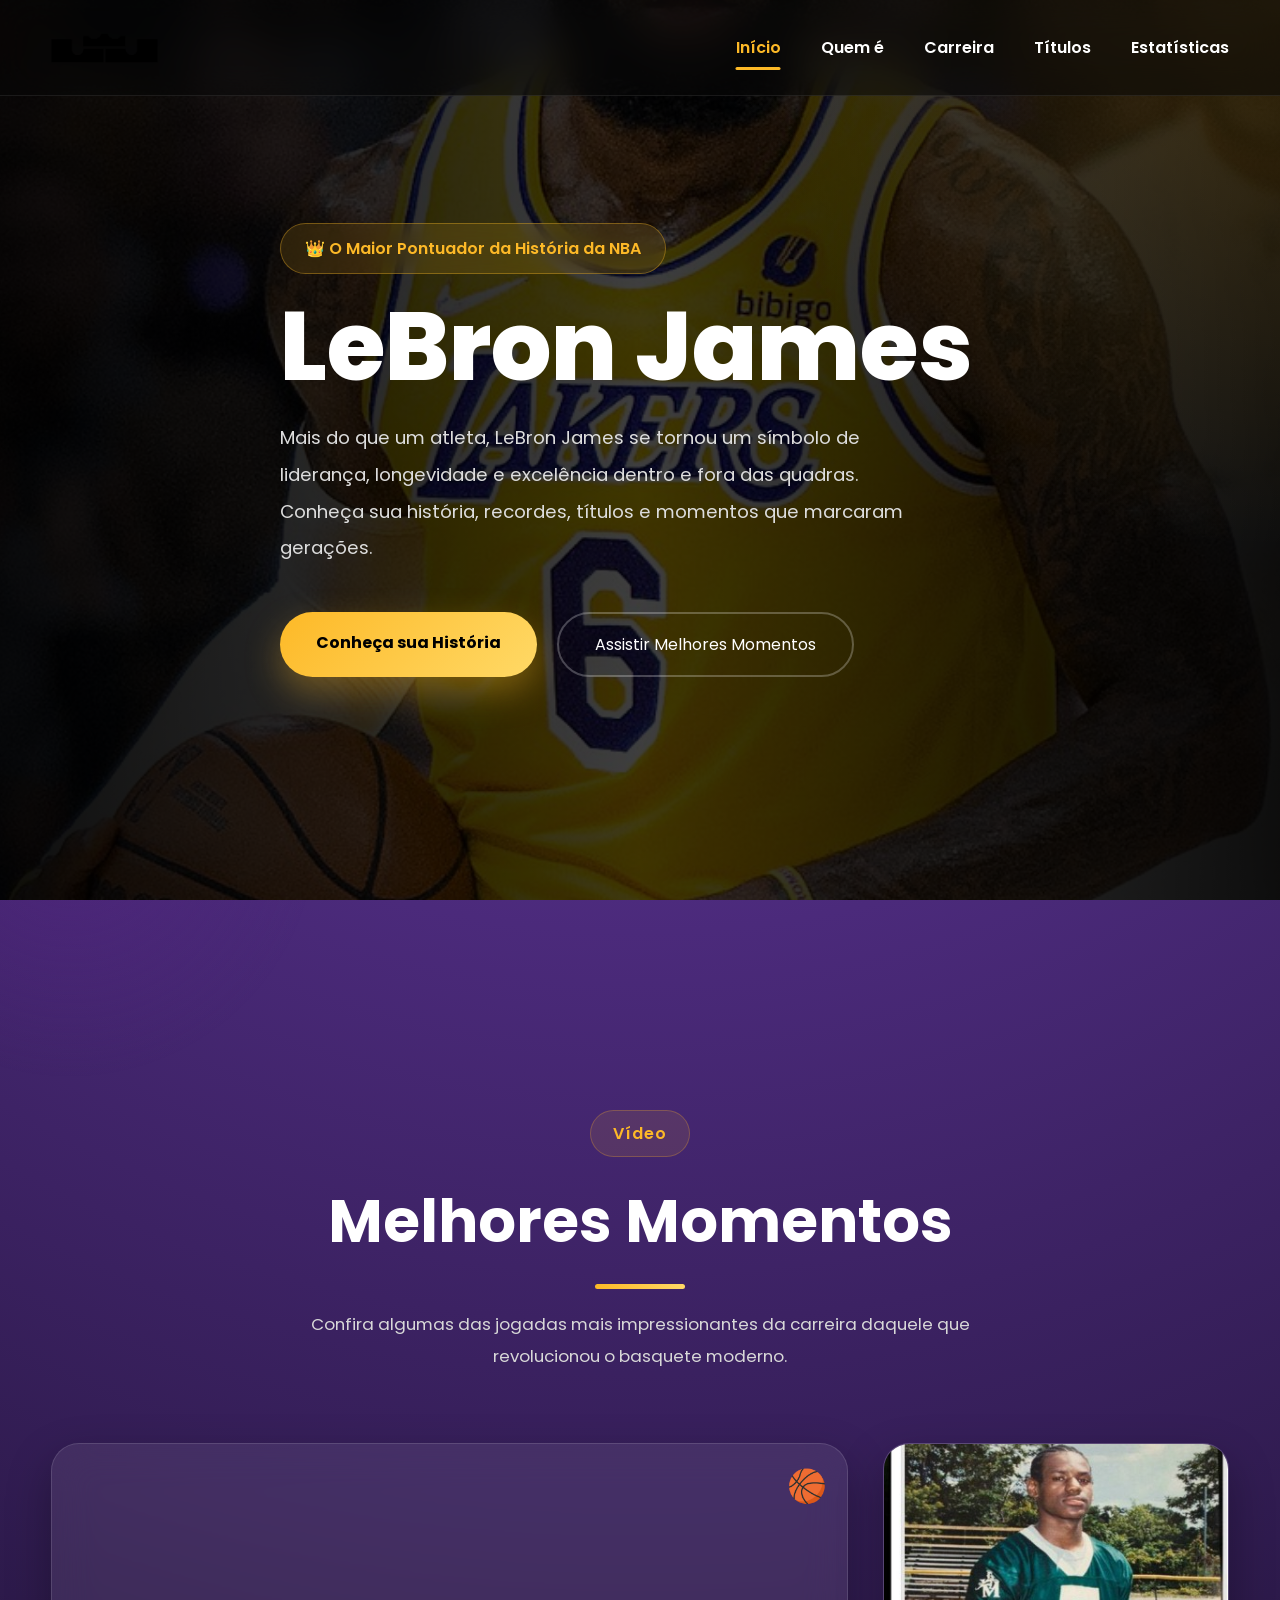
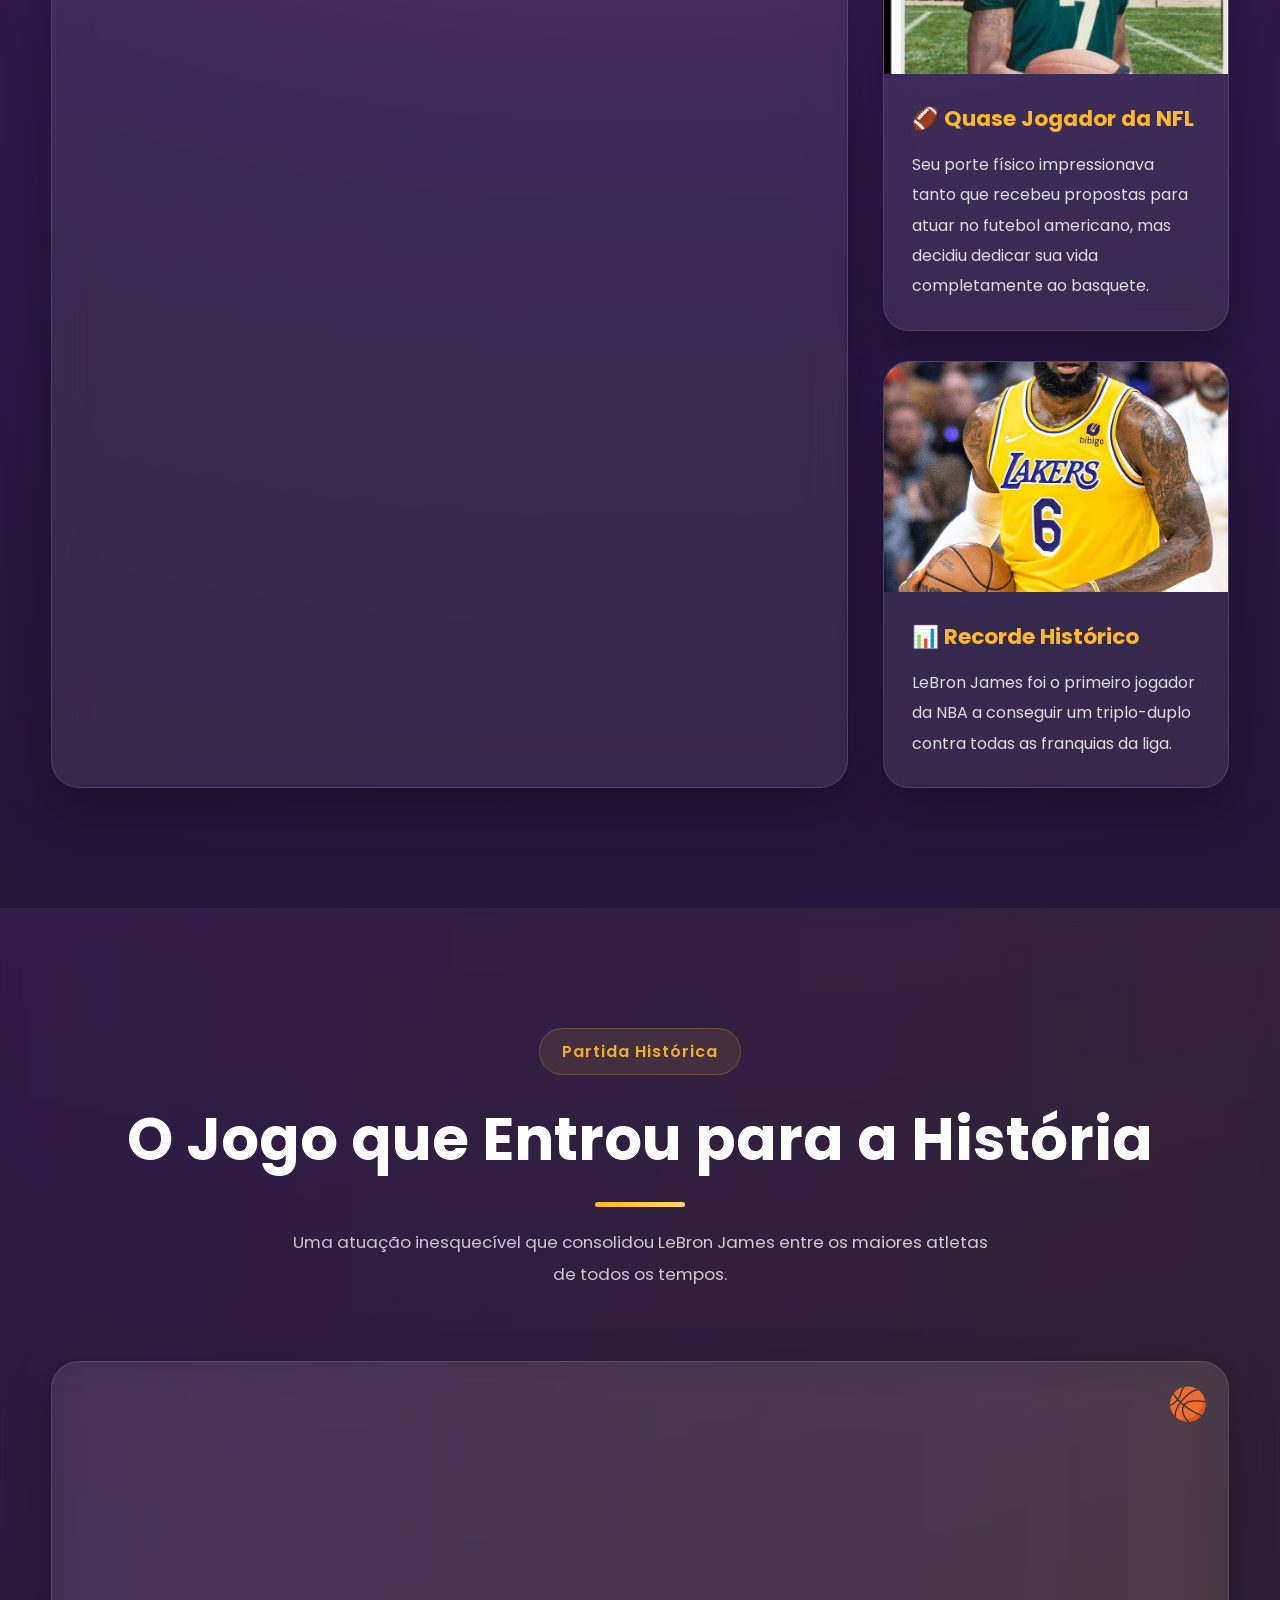
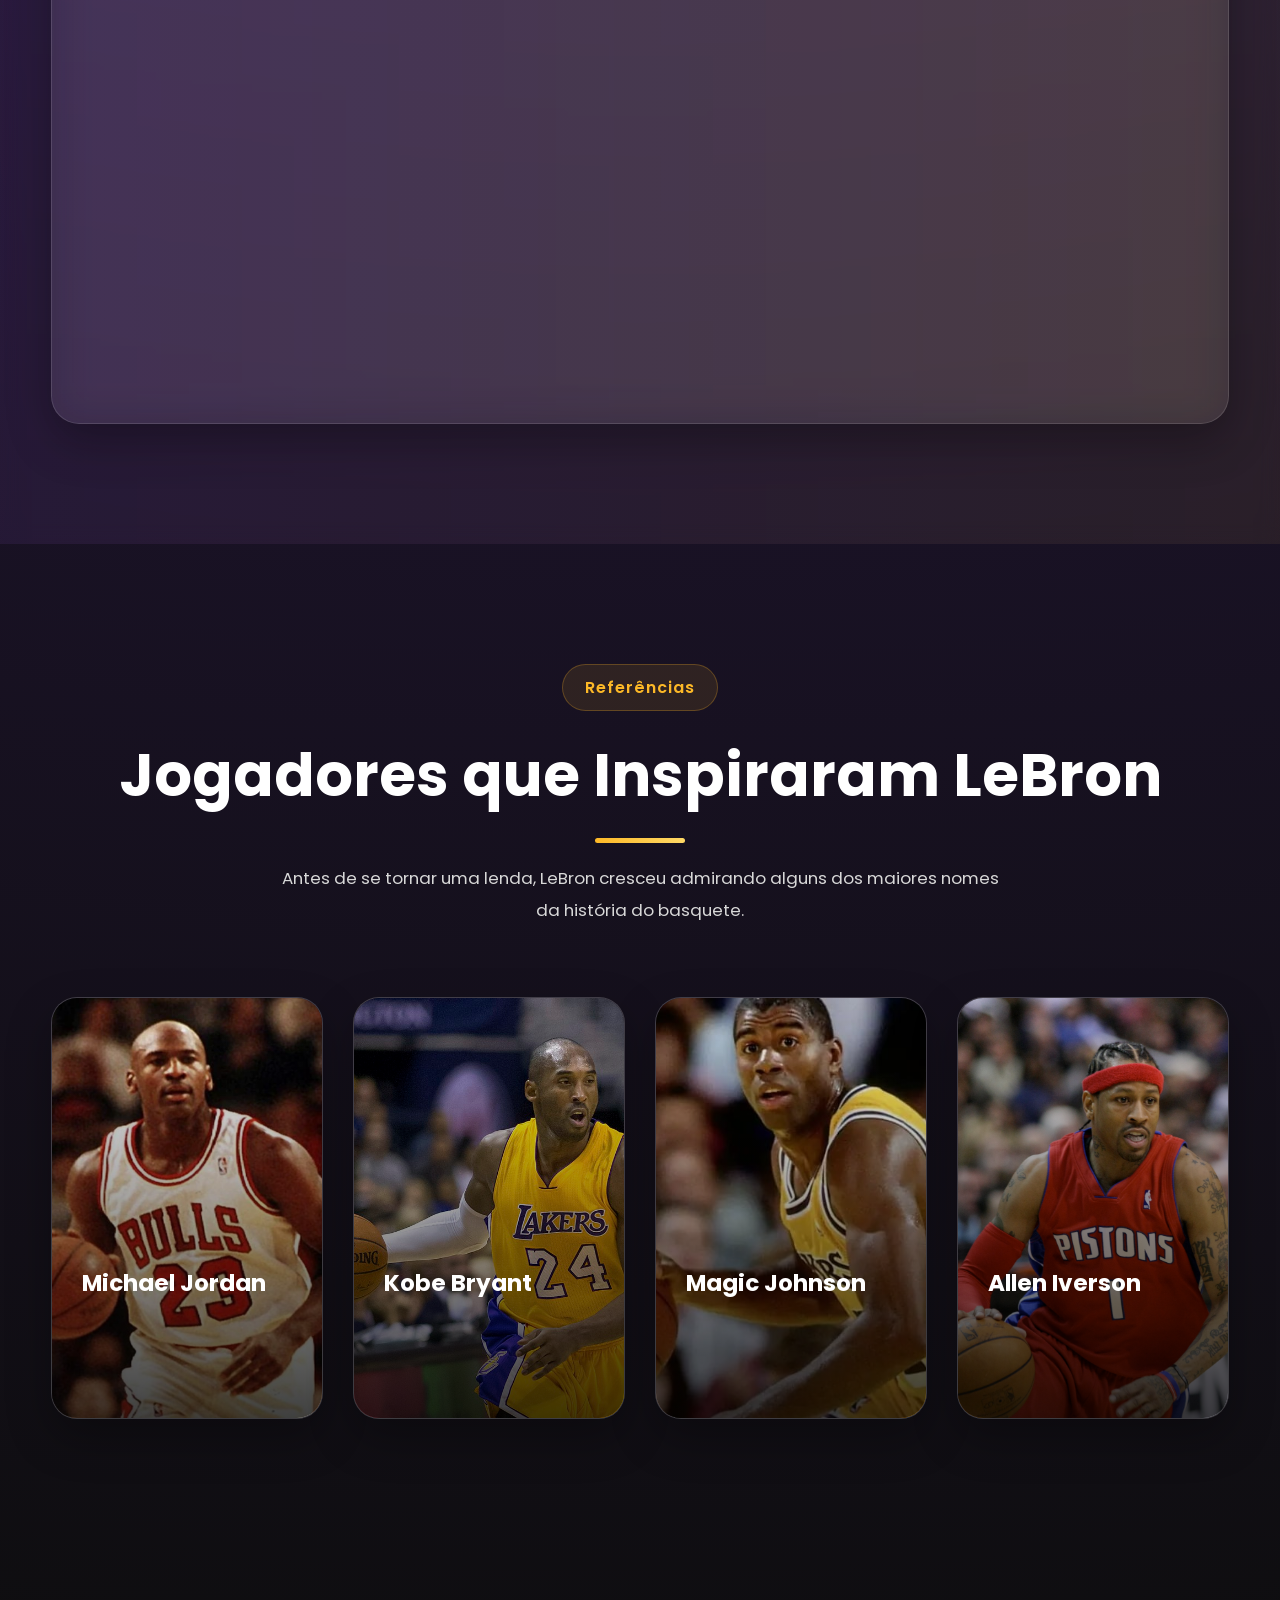
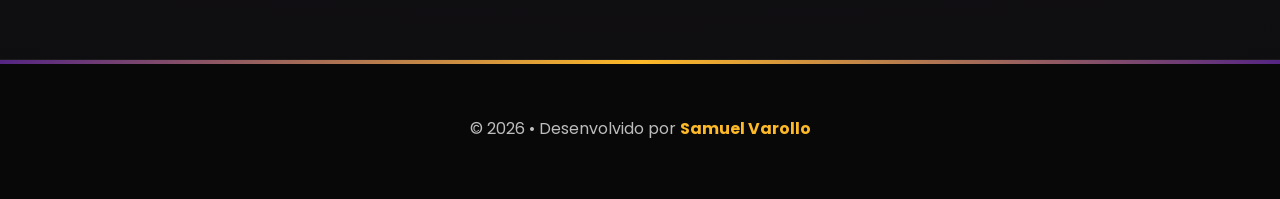
==== commit 830ef74f: "Site Final" ====
--- a/index.html
+++ b/index.html
@@ -17,8 +17,8 @@
     <!-- ================= HEADER ================= -->
     <header class="header">
         <div class="container-header">
-            <a href="../index.html" class="logo">
-                <h1>LeBron James</h1>
+            <a href="index.html" class="logo">
+                <img src="img/Logo.png" alt="Logo LeBron James">
             </a>
             <nav>
                 <a href="../index.html" class="ativo">
--- a/css/style.css
+++ b/css/style.css
@@ -75,18 +75,19 @@
 .logo{
     display:flex;
     align-items:center;
-}
-
-.logo h1{
-    color:white;
-    font-size:2rem;
-    font-weight:800;
-    letter-spacing:1px;
-    transition:var(--transition);
-}
-
-.logo:hover h1{
-    color:var(--secondary);
+    transition:.3s ease;
+}
+
+.logo img{
+    height:60px;
+    width:auto;
+    display:block;
+    transition:.3s ease;
+}
+
+.logo:hover img{
+    transform:scale(1.05);
+    filter:drop-shadow(0 0 12px rgba(253,185,39,.7));
 }
 
 nav{
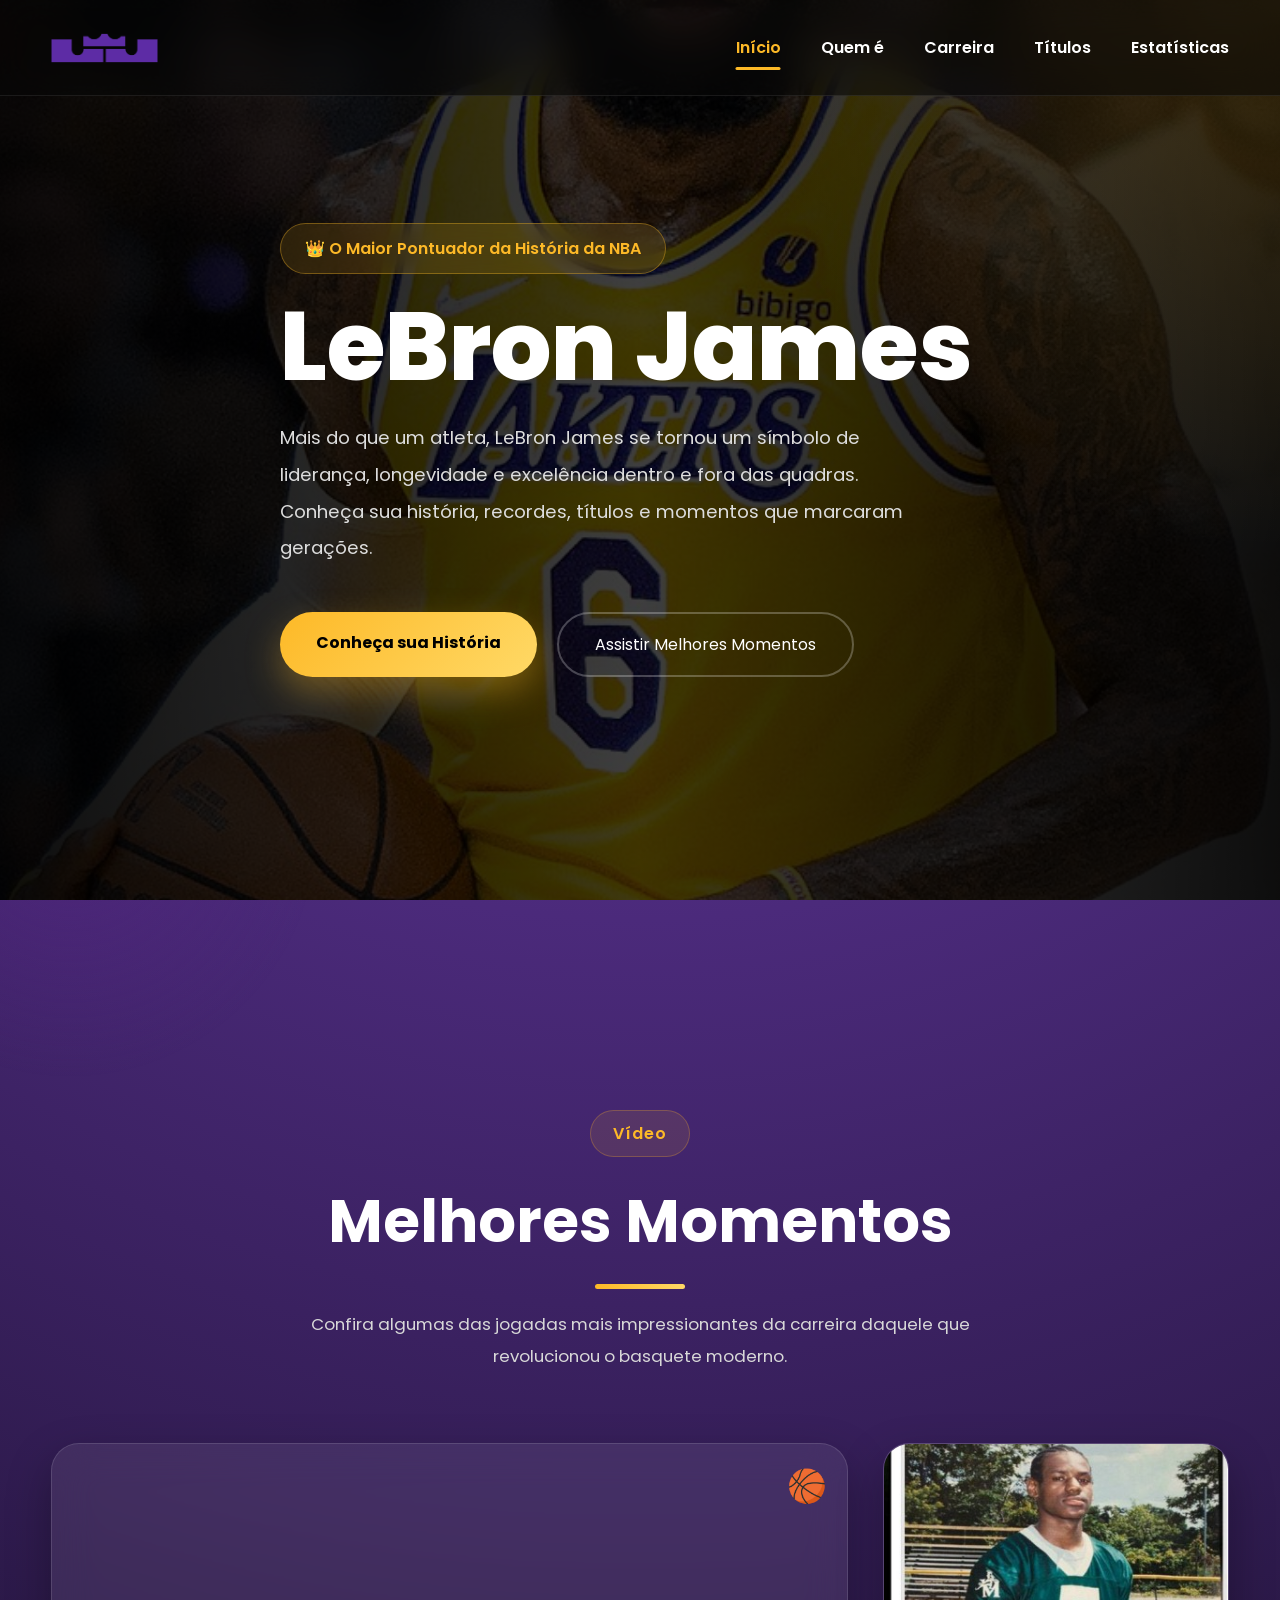
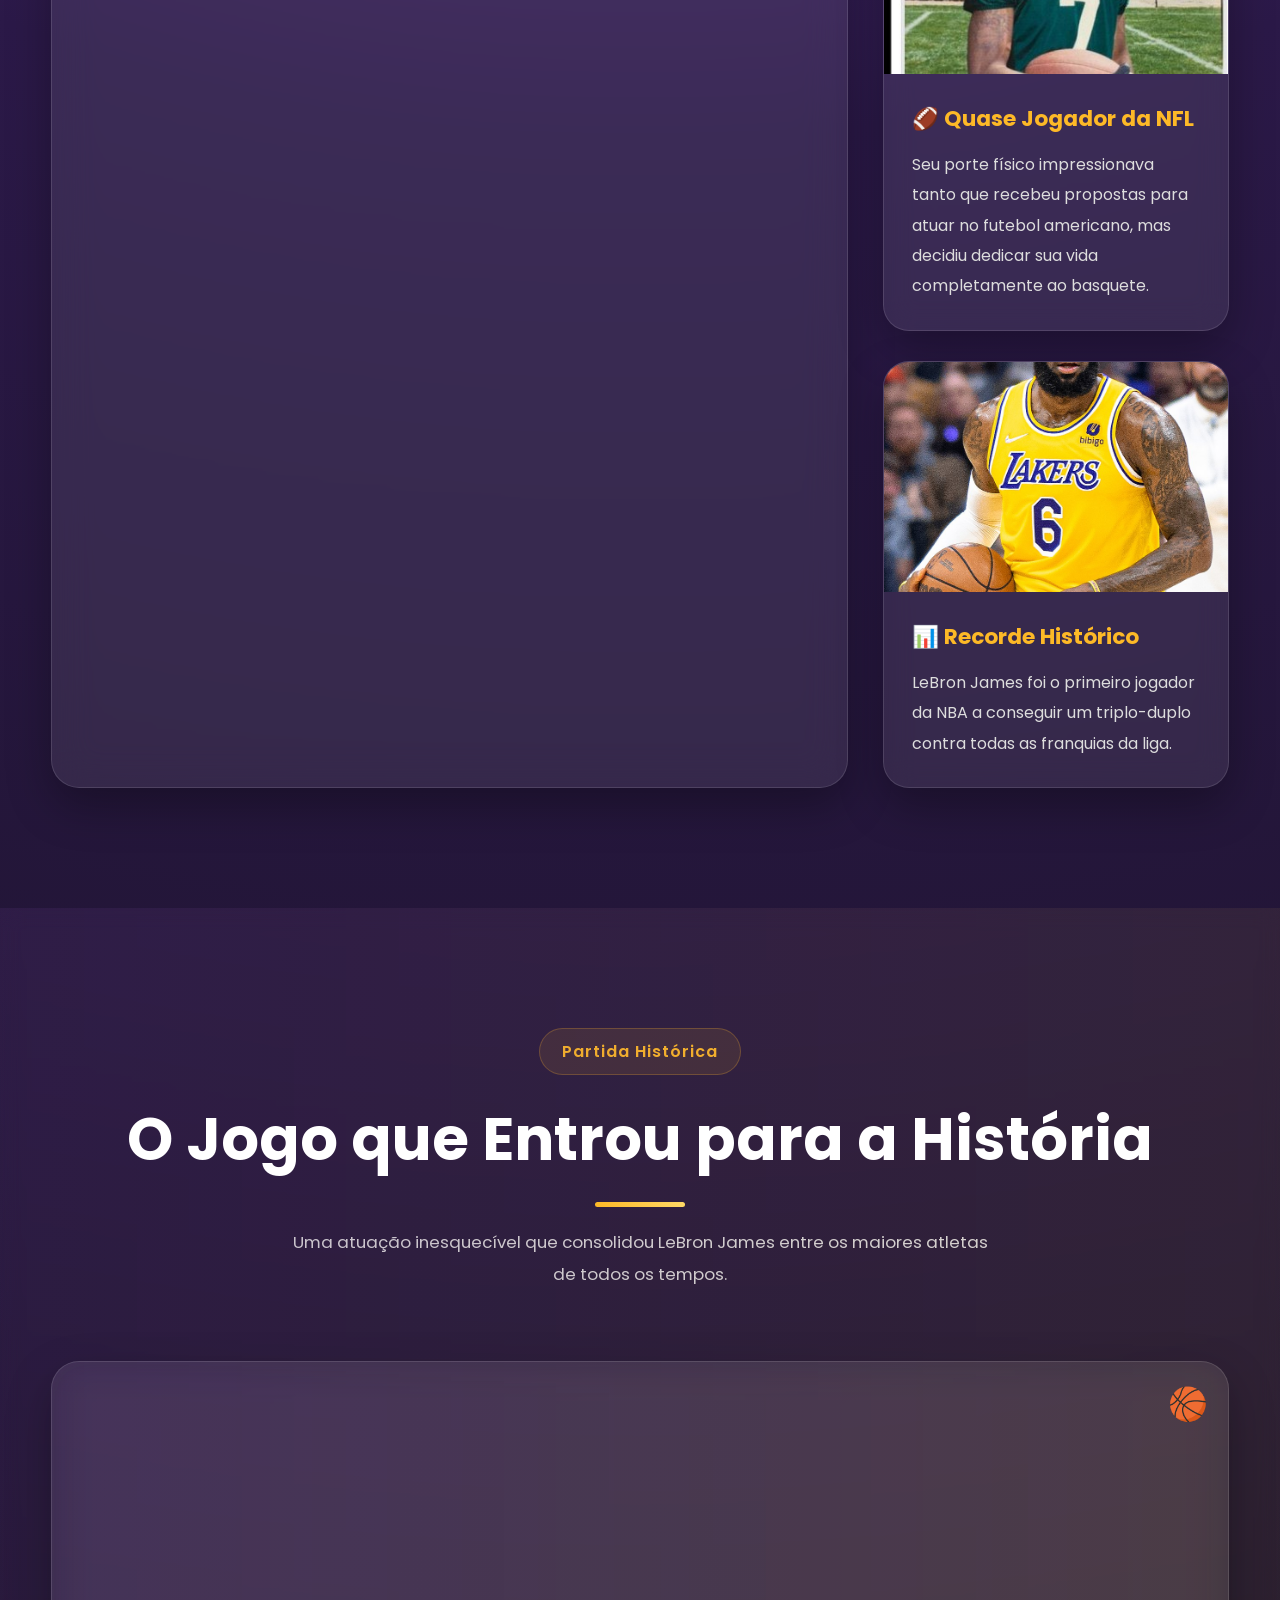
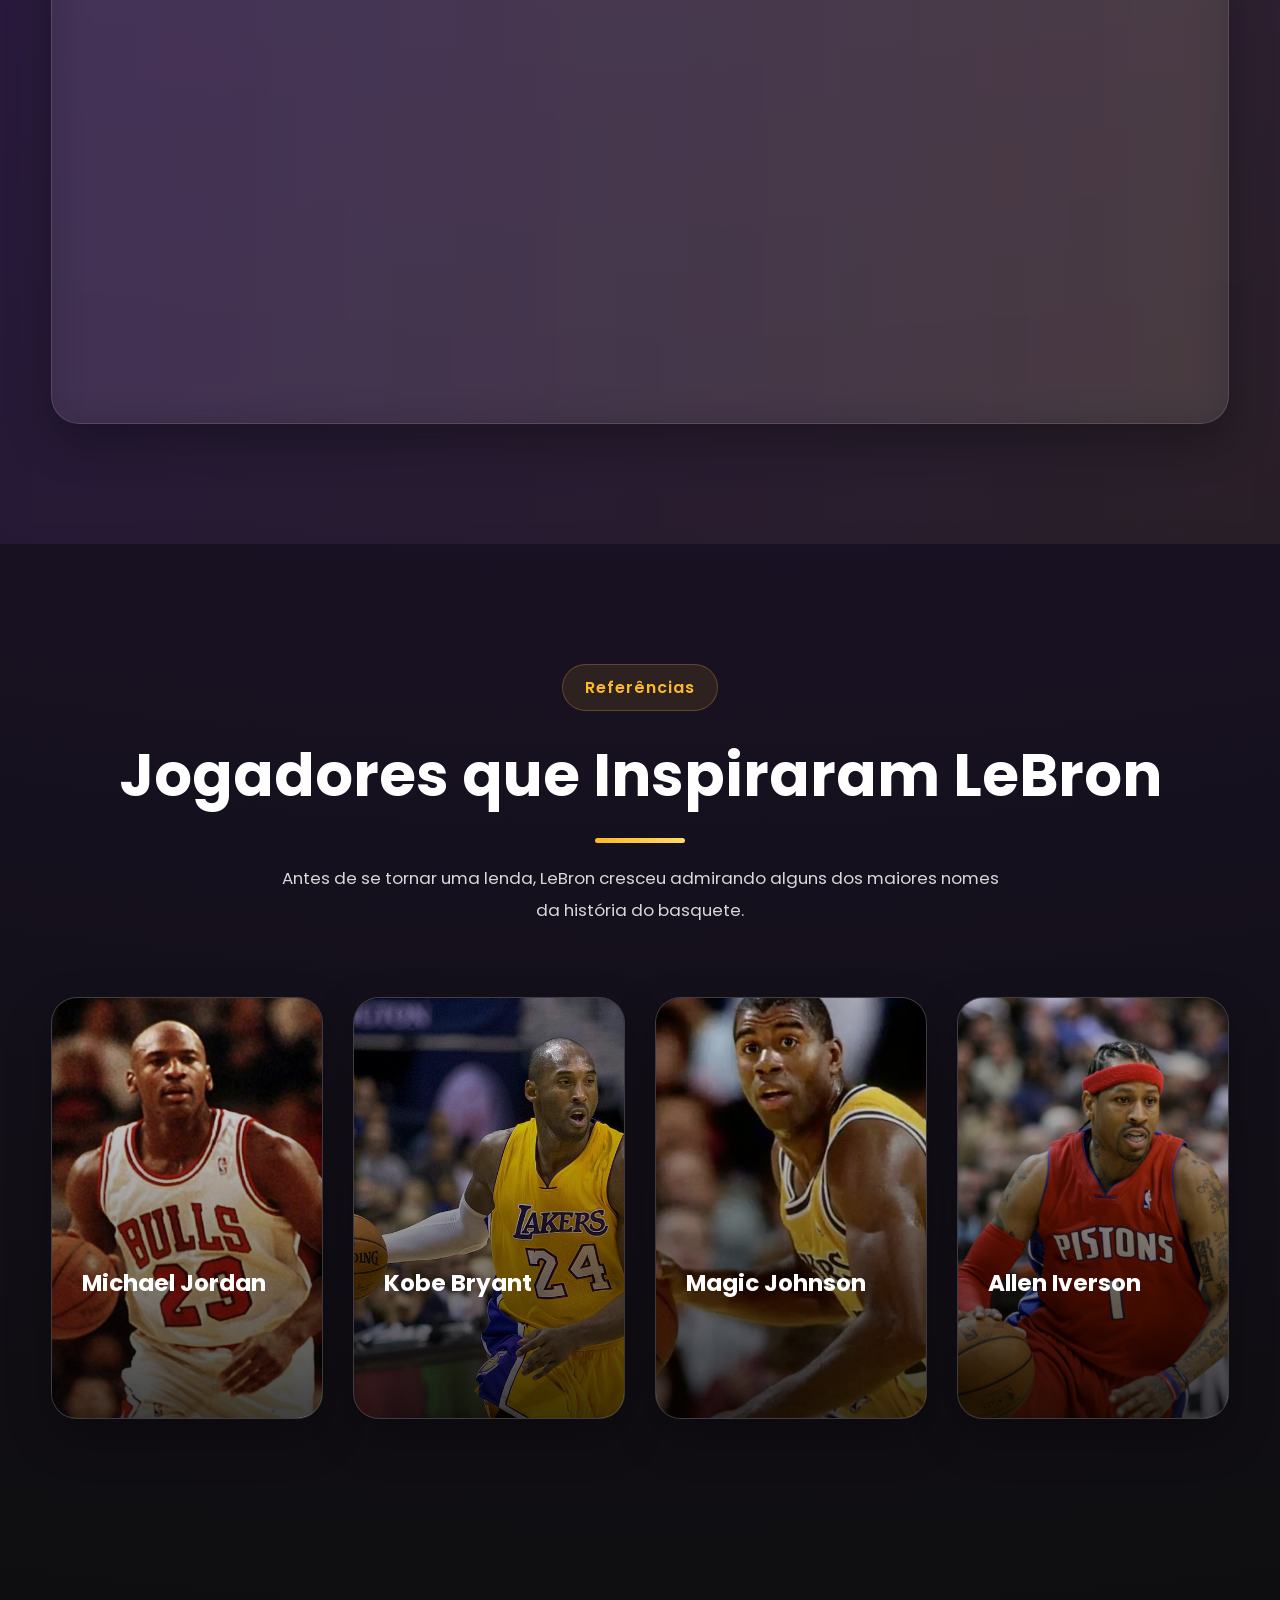
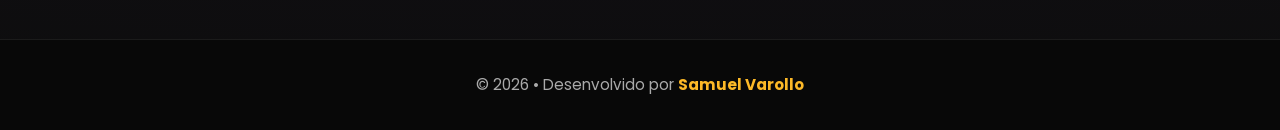
==== commit a668a735: "Site Final" ====
--- a/index.html
+++ b/index.html
@@ -204,12 +204,12 @@
 
     <!-- ================= FOOTER ================= -->
     <footer class="footer">
-        <div class="container">
-            <p>
-                © 2026 • Desenvolvido por
-                <strong>Samuel Varollo</strong>
-            </p>
-        </div>
+    <div class="container-footer">
+        <p>
+            © 2026 • Desenvolvido por
+            <strong>Samuel Varollo</strong>
+        </p>
+    </div>
     </footer>
 </body>
 </html>
--- a/css/style.css
+++ b/css/style.css
@@ -59,13 +59,15 @@
     top:0;
     left:0;
     width:100%;
-    z-index:999;
+    z-index:1000;
     background:rgba(8,8,8,.55);
     backdrop-filter:blur(18px);
     border-bottom:1px solid rgba(255,255,255,.08);
 }
 
 .container-header{
+    width:min(92%,1250px);
+    margin:auto;
     min-height:95px;
     display:flex;
     justify-content:space-between;
@@ -75,31 +77,33 @@
 .logo{
     display:flex;
     align-items:center;
-    transition:.3s ease;
+    flex-shrink:0;
 }
 
 .logo img{
+    display:block;
+    width:auto;
     height:60px;
-    width:auto;
-    display:block;
-    transition:.3s ease;
+    transition: transform .3s ease, filter .3s ease;
+    filter: brightness(0) saturate(100%) invert(18%) sepia(50%) saturate(4155%) hue-rotate(256deg) brightness(87%) contrast(92%);
 }
 
 .logo:hover img{
     transform:scale(1.05);
-    filter:drop-shadow(0 0 12px rgba(253,185,39,.7));
+    filter: brightness(0) saturate(100%) invert(84%) sepia(76%) saturate(3015%) hue-rotate(330deg) brightness(101%) contrast(99%) drop-shadow(0 0 12px rgba(253,185,39,.7));
 }
 
 nav{
     display:flex;
+    align-items:center;
     gap:40px;
 }
 
 nav a{
     position:relative;
-    color:white;
+    color:#FFF;
     font-weight:600;
-    transition:.3s;
+    transition:color .3s;
 }
 
 nav a::after{
@@ -109,10 +113,10 @@
     bottom:-10px;
     width:0;
     height:3px;
+    transform:translateX(-50%);
+    border-radius:50px;
     background:var(--secondary);
-    transform:translateX(-50%);
-    transition:.35s;
-    border-radius:50px;
+    transition:width .35s ease;
 }
 
 nav a:hover{
@@ -546,32 +550,24 @@
 
 /*FOOTER*/
 .footer{
-    position:relative;
-    margin-top:120px;
+    margin-top:100px;
     background:#080808;
     border-top:1px solid rgba(255,255,255,.08);
-    overflow:hidden;
-}
-
-.footer::before{
-    content:"";
-    position:absolute;
-    top:0;
-    left:0;
-    width:100%;
-    height:4px;
-    background:linear-gradient(90deg, var(--primary), var(--secondary), var(--primary));
-}
-
-.footer .container{
-    padding:55px 0;
+}
+
+.container-footer{
+    width:min(92%,1250px);
+    margin:auto;
+    min-height:90px;
+    display:flex;
+    justify-content:center;
+    align-items:center;
+}
+
+.footer p{
+    color:#AAA;
+    font-size:.95rem;
     text-align:center;
-}
-
-.footer p{
-    color:#bdbdbd;
-    font-size:1rem;
-    line-height:1.8;
 }
 
 .footer strong{
@@ -582,19 +578,25 @@
 /*SCROLLBAR*/
 ::-webkit-scrollbar{
     width:12px;
+    height:12px;
 }
 
 ::-webkit-scrollbar-track{
-    background:#111;
+    background:#0D0D0D;
 }
 
 ::-webkit-scrollbar-thumb{
     background:linear-gradient(180deg, var(--primary), var(--secondary));
     border-radius:50px;
+    border:2px solid #0D0D0D;
 }
 
 ::-webkit-scrollbar-thumb:hover{
-    background:var(--secondary);
+    background:linear-gradient(180deg, #6B35A8, #FFD44A);
+}
+
+::-webkit-scrollbar-corner{
+    background:#0D0D0D;
 }
 
 /*SELECTION*/
@@ -627,17 +629,26 @@
     }
 }
 
-@media(max-width:900px){
+@media(max-width:992px){
+    .header{
+        position:relative;
+    }
+
     .container-header{
+        min-height:auto;
         flex-direction:column;
         justify-content:center;
-        gap:20px;
-        padding:20px 0;
+        gap:18px;
+        padding:18px 0;
+    }
+
+    .logo img{
+        height:55px;
     }
 
     nav{
+        justify-content:center;
         flex-wrap:wrap;
-        justify-content:center;
         gap:18px;
     }
 
@@ -686,6 +697,18 @@
 
     .idol-card img{
         height:360px;
+    }
+
+    .footer{
+        margin-top:80px;
+    }
+
+    .container-footer{
+        min-height:80px;
+    }
+
+    .footer p{
+        font-size:.9rem;
     }
 }
 
@@ -729,7 +752,19 @@
     }
 }
 
-@media(max-width:430px){
+@media(max-width:480px){
+    .logo img{
+        height:44px;
+    }
+
+    nav{
+        gap:12px;
+    }
+
+    nav a{
+        font-size:.88rem;
+    }
+
     .hero h2{
         font-size:2.5rem;
     }
@@ -751,6 +786,19 @@
         height:300px;
     }
 
+    .footer{
+        margin-top:70px;
+    }
+
+    .container-footer{
+        min-height:75px;
+        padding:0 15px;
+    }
+
+    .footer p{
+        font-size:.85rem;
+        line-height:1.6;
+    }
 }
 
 /*REDUÇÃO DE MOVIMENTO*/
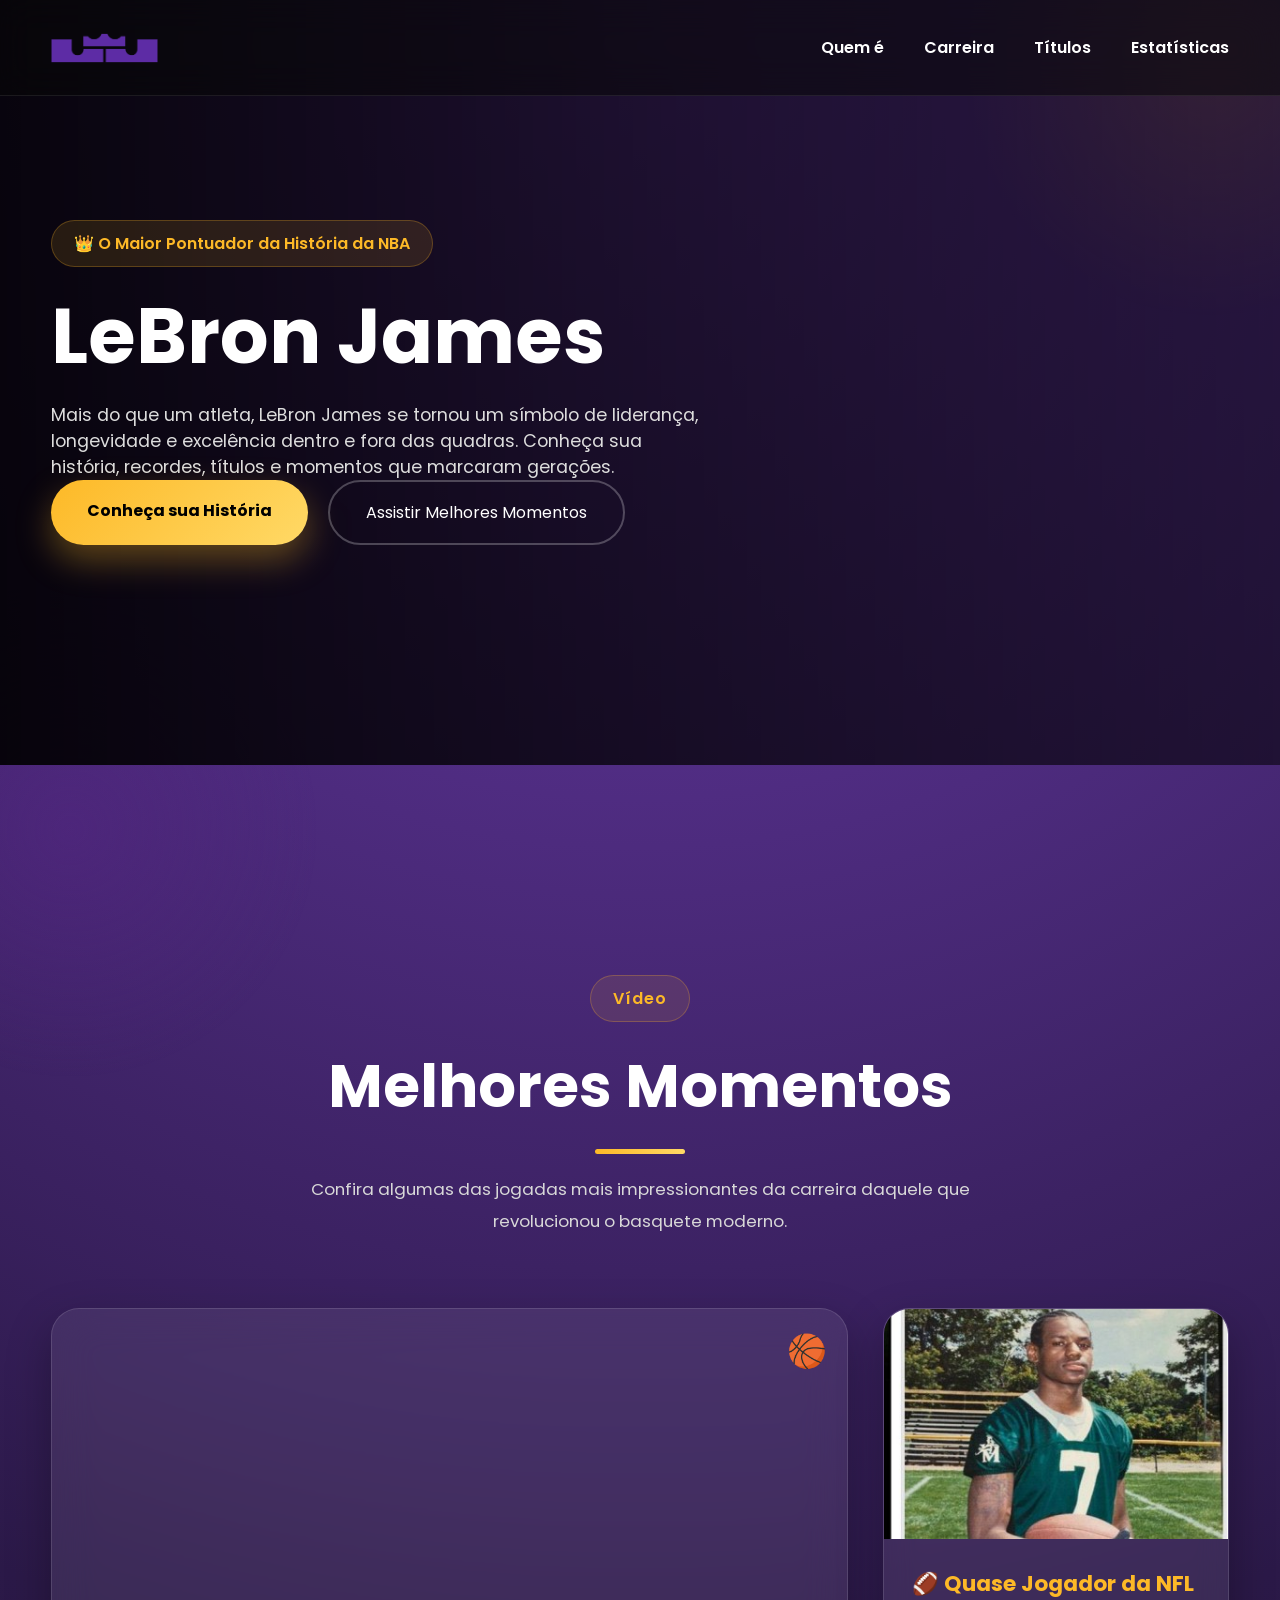
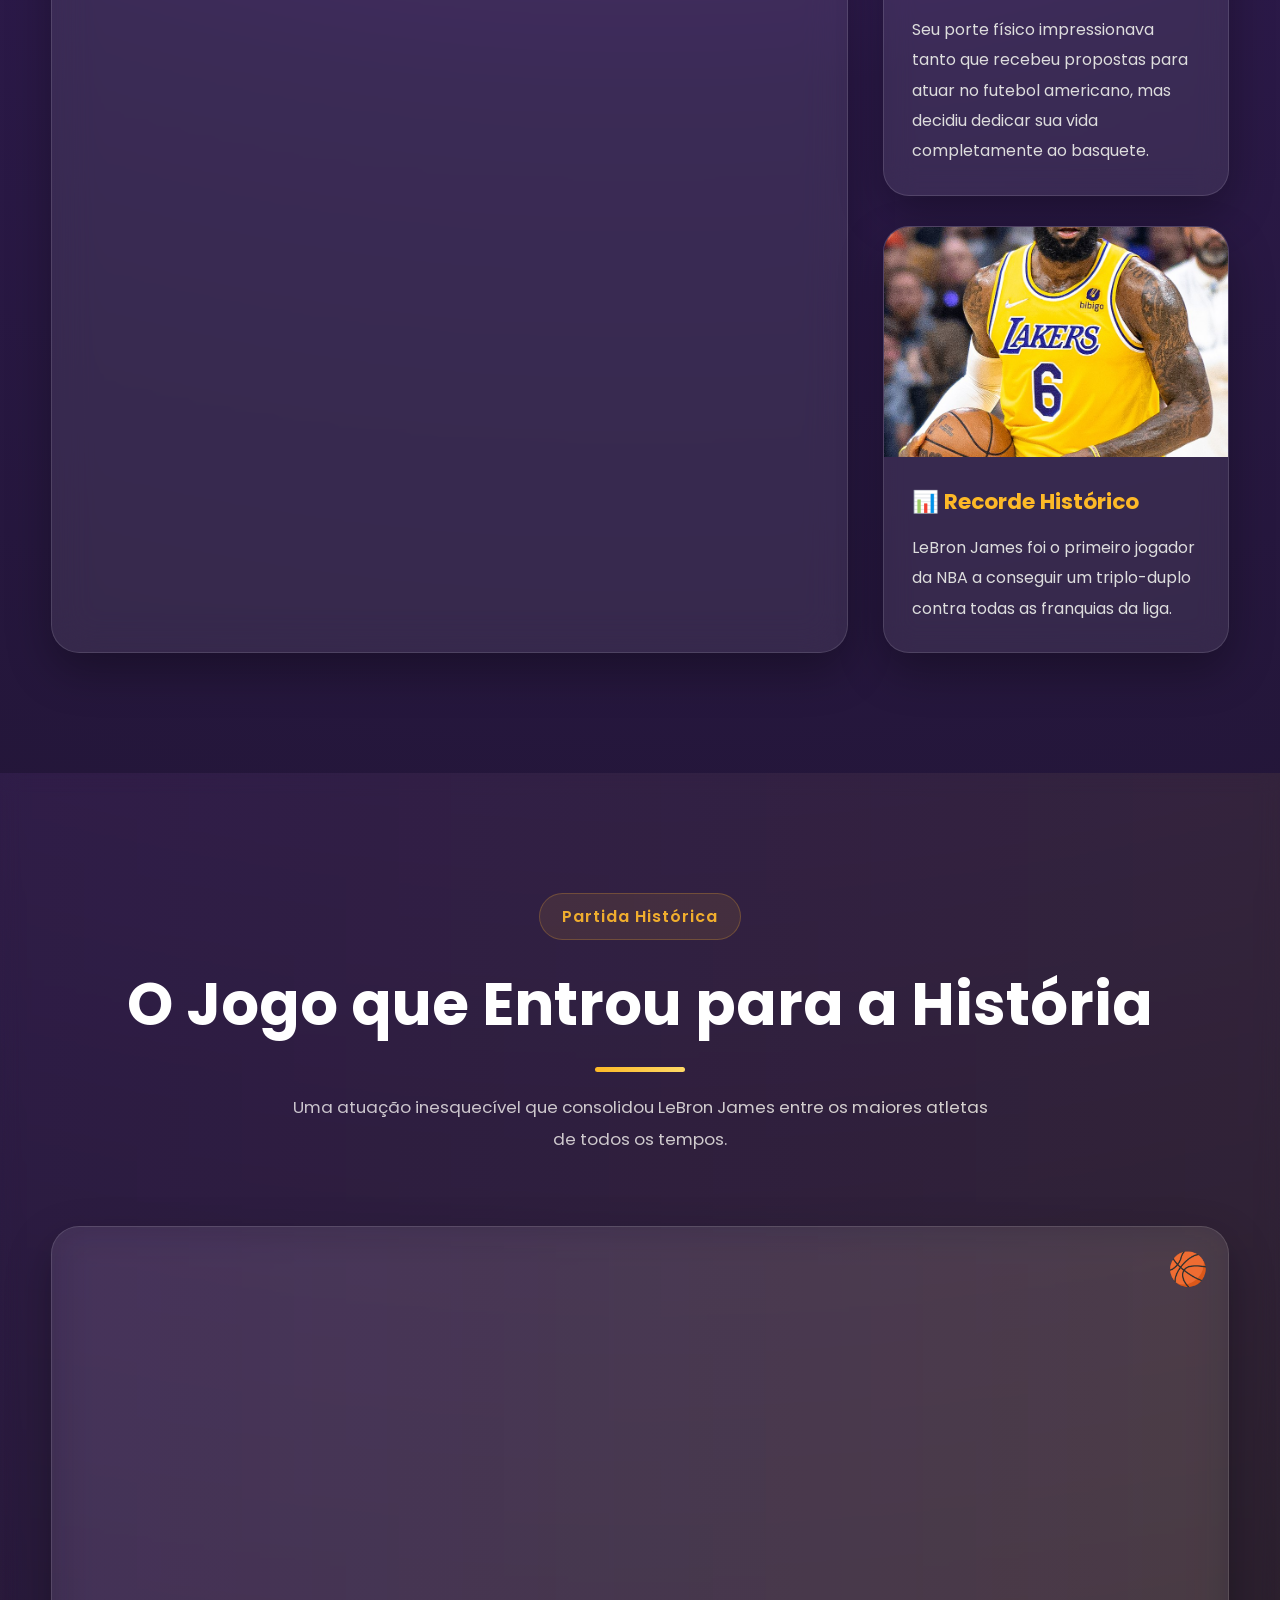
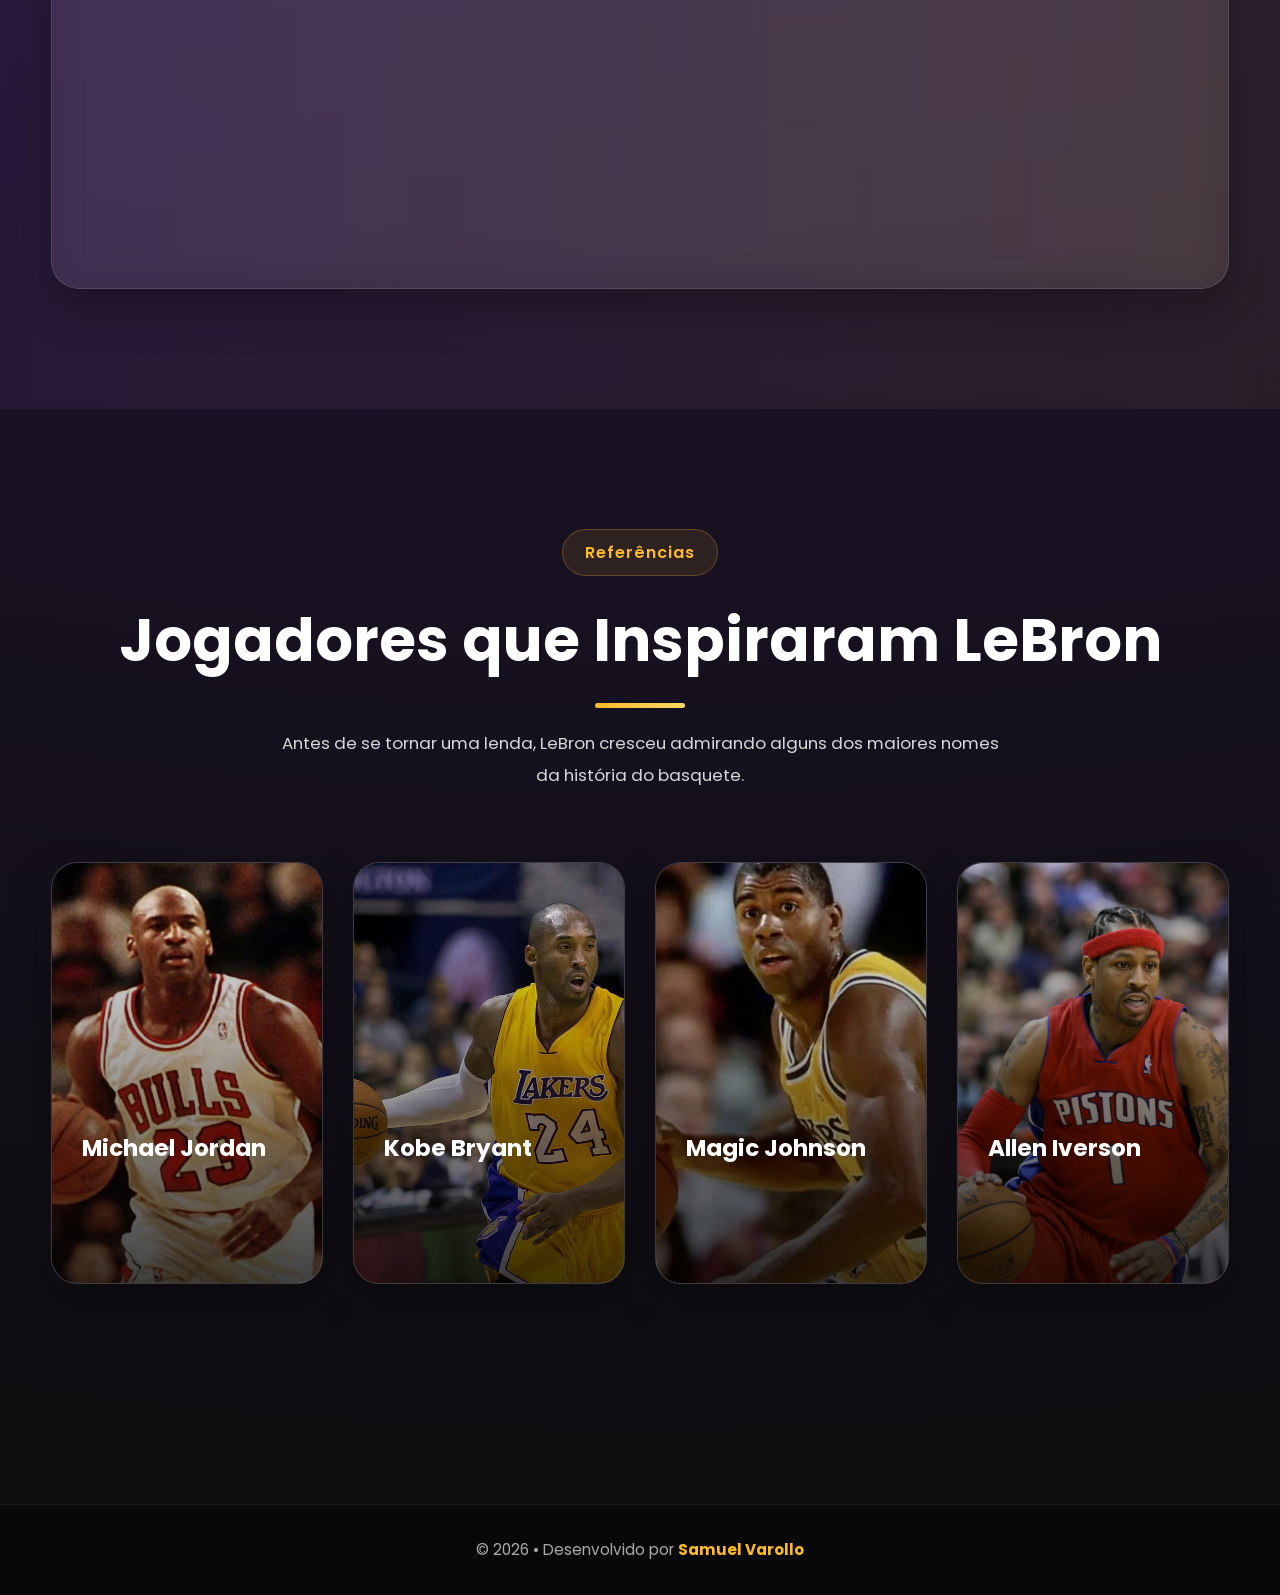
==== commit 9223e6ca: "Site Final" ====
--- a/index.html
+++ b/index.html
@@ -21,10 +21,6 @@
                 <img src="img/Logo.png" alt="Logo LeBron James">
             </a>
             <nav>
-                <a href="../index.html" class="ativo">
-                    Início
-                </a>
-
                 <a href="pages/biografia.html">
                     Quem é
                 </a>
@@ -46,9 +42,10 @@
 
     <!-- ================= HERO ================= -->
     <section class="hero">
-        <div class="hero-overlay"></div>
-        <div class="container hero-content">
-            <span class="hero-tag">
+    <div class="hero-overlay"></div>
+
+    <div class="container hero-content">
+        <span class="hero-tag">
                 👑 O Maior Pontuador da História da NBA
             </span>
             <h2>
--- a/css/style.css
+++ b/css/style.css
@@ -137,68 +137,51 @@
     position:relative;
     display:flex;
     align-items:center;
-    justify-content:center;
-    min-height:100vh;
-    overflow:hidden;
-}
-
-.hero::before{
-    content:"";
-    position:absolute;
-    inset:0;
-    background:url("../img/Lebron-James.jpg") center center/cover;
-    transform:scale(1.08);
-    filter:brightness(.45);
-}
-
-.hero::after{
-    content:"";
-    position:absolute;
-    inset:0;
-    background: linear-gradient(90deg, rgba(0,0,0,.88), rgba(0,0,0,.45), rgba(0,0,0,.88));
+    min-height:85vh;
+    background-position:center;
+    background-size:cover;
+    background-repeat:no-repeat;
+    background-image: url(../img/Lebron.jpg);
 }
 
 .hero-overlay{
     position:absolute;
     inset:0;
-    background: radial-gradient(circle at top right, rgba(253,185,39,.20), transparent 35%);
-    z-index:1;
+    background:linear-gradient(90deg, rgba(0,0,0,.90), rgba(0,0,0,.55));
 }
 
 .hero-content{
     position:relative;
-    z-index:5;
-    max-width:720px;
+    z-index:2;
+    width:min(92%,1250px);
+    margin:auto;
 }
 
 .hero-tag{
     display:inline-flex;
     align-items:center;
     gap:10px;
-    padding:12px 24px;
-    margin-bottom:25px;
+    padding:10px 22px;
     border-radius:999px;
     background:rgba(253,185,39,.12);
-    border:1px solid rgba(253,185,39,.35);
+    border:1px solid rgba(253,185,39,.25);
     color:var(--secondary);
     font-weight:600;
-    backdrop-filter:blur(12px);
-}
-
-.hero h2{
-    font-size:clamp(3.5rem,8vw,6rem);
-    line-height:1;
-    margin-bottom:25px;
-    font-weight:800;
+    margin-bottom:28px;
+}
+
+.hero-content h2{
+    max-width:750px;
     color:white;
-}
-
-.hero p{
-    color:#dddddd;
-    font-size:1.15rem;
-    line-height:2;
+    font-size:clamp(2.8rem,6vw,5rem);
+    line-height:1.08;
+    margin-bottom:24px;
+}
+
+.hero-content p{
     max-width:650px;
-    margin-bottom:45px;
+    color:#DDD;
+    font-size:1.1rem;
 }
 
 .hero-buttons{
@@ -653,14 +636,14 @@
     }
 
     .hero{
+        min-height:75vh;
+    }
+
+    .hero-content{
         text-align:center;
     }
 
-    .hero-content{
-        margin:auto;
-    }
-
-    .hero p{
+    .hero-content p{
         margin:auto;
     }
 
@@ -678,13 +661,20 @@
 }
 
 @media(max-width:768px){
-    .hero h2{
-        font-size:3.3rem;
-    }
-
-    .hero p{
+    .hero{
+        min-height:65vh;
+    }
+
+    .hero-tag{
+        font-size:.9rem;
+    }
+
+    .hero-content h2{
+        font-size:2.5rem;
+    }
+
+    .hero-content p{
         font-size:1rem;
-        line-height:1.8;
     }
 
     .section-title h2{
@@ -765,13 +755,21 @@
         font-size:.88rem;
     }
 
-    .hero h2{
-        font-size:2.5rem;
+    .hero{
+        min-height:60vh;
     }
 
     .hero-tag{
+        padding:8px 18px;
         font-size:.8rem;
-        padding:10px 18px;
+    }
+
+    .hero-content h2{
+        font-size:2rem;
+    }
+
+    .hero-content p{
+        font-size:.9rem;
     }
 
     .section-title h2{
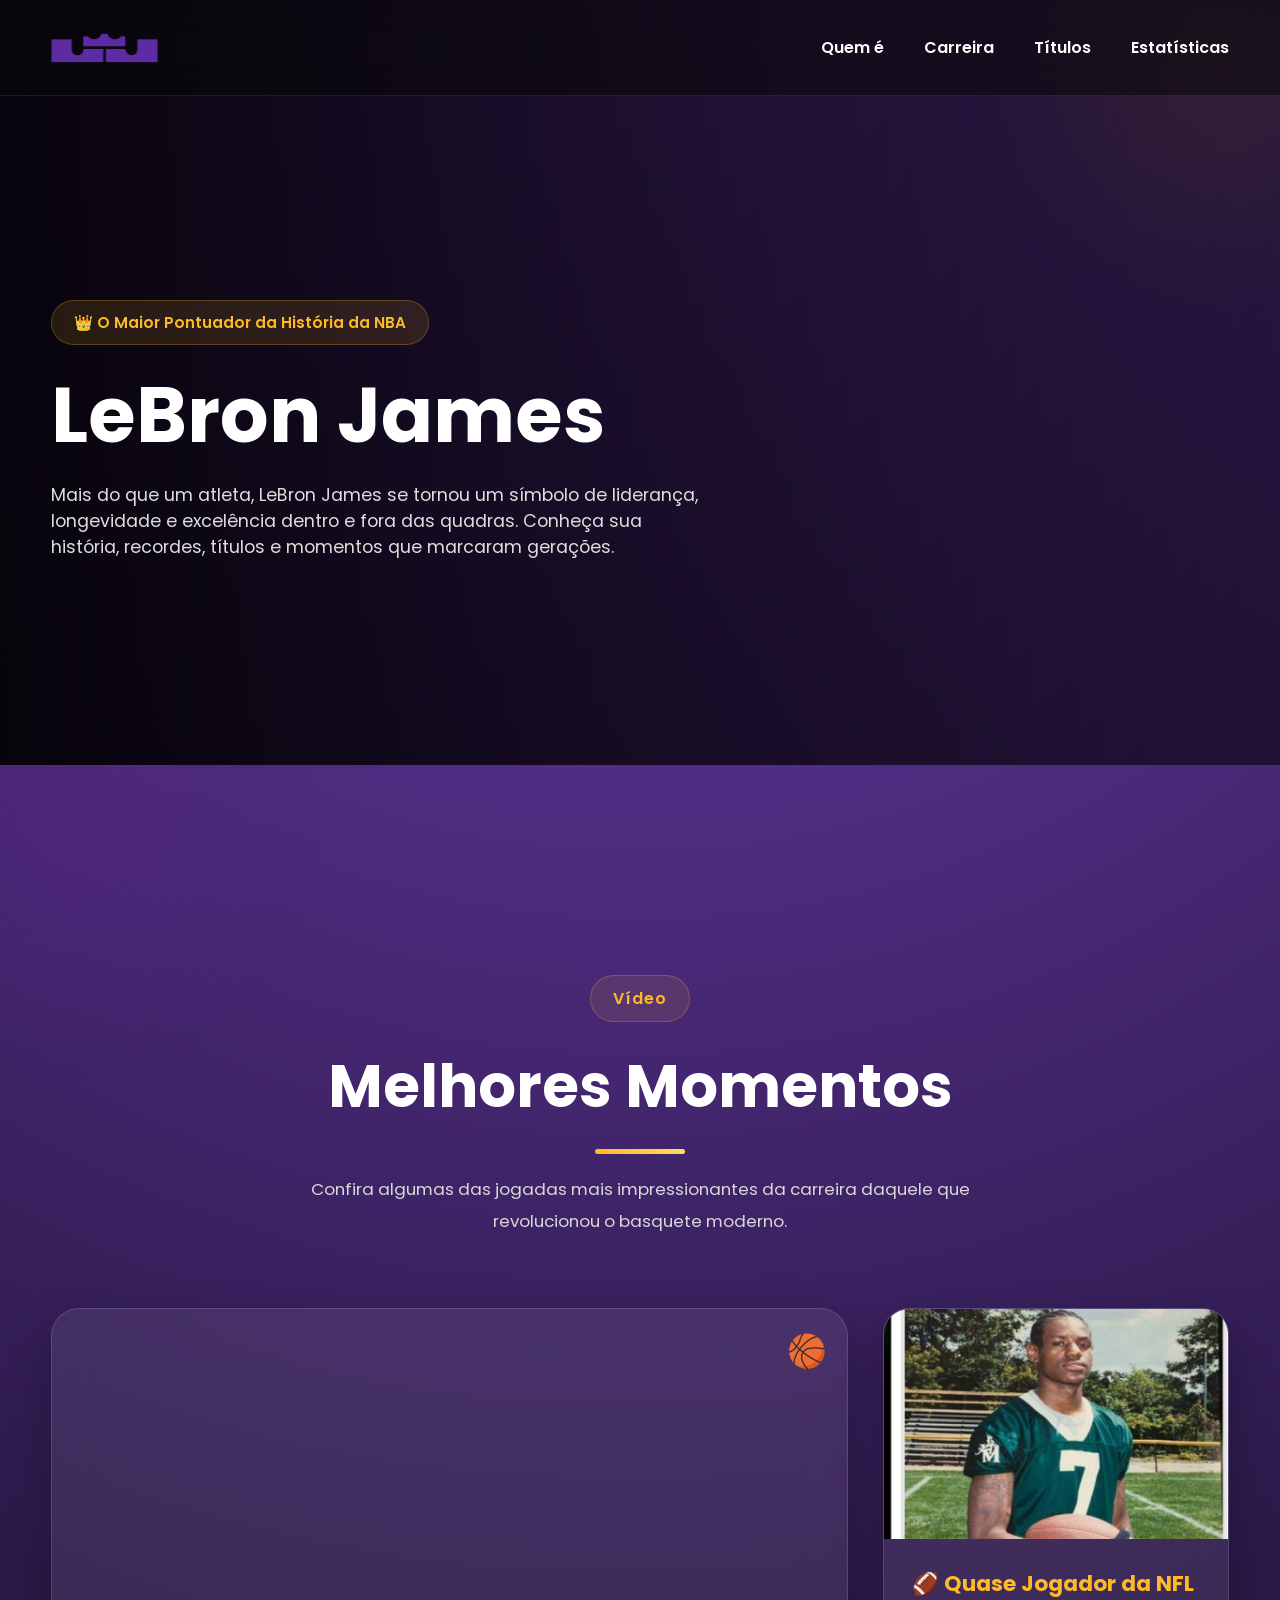
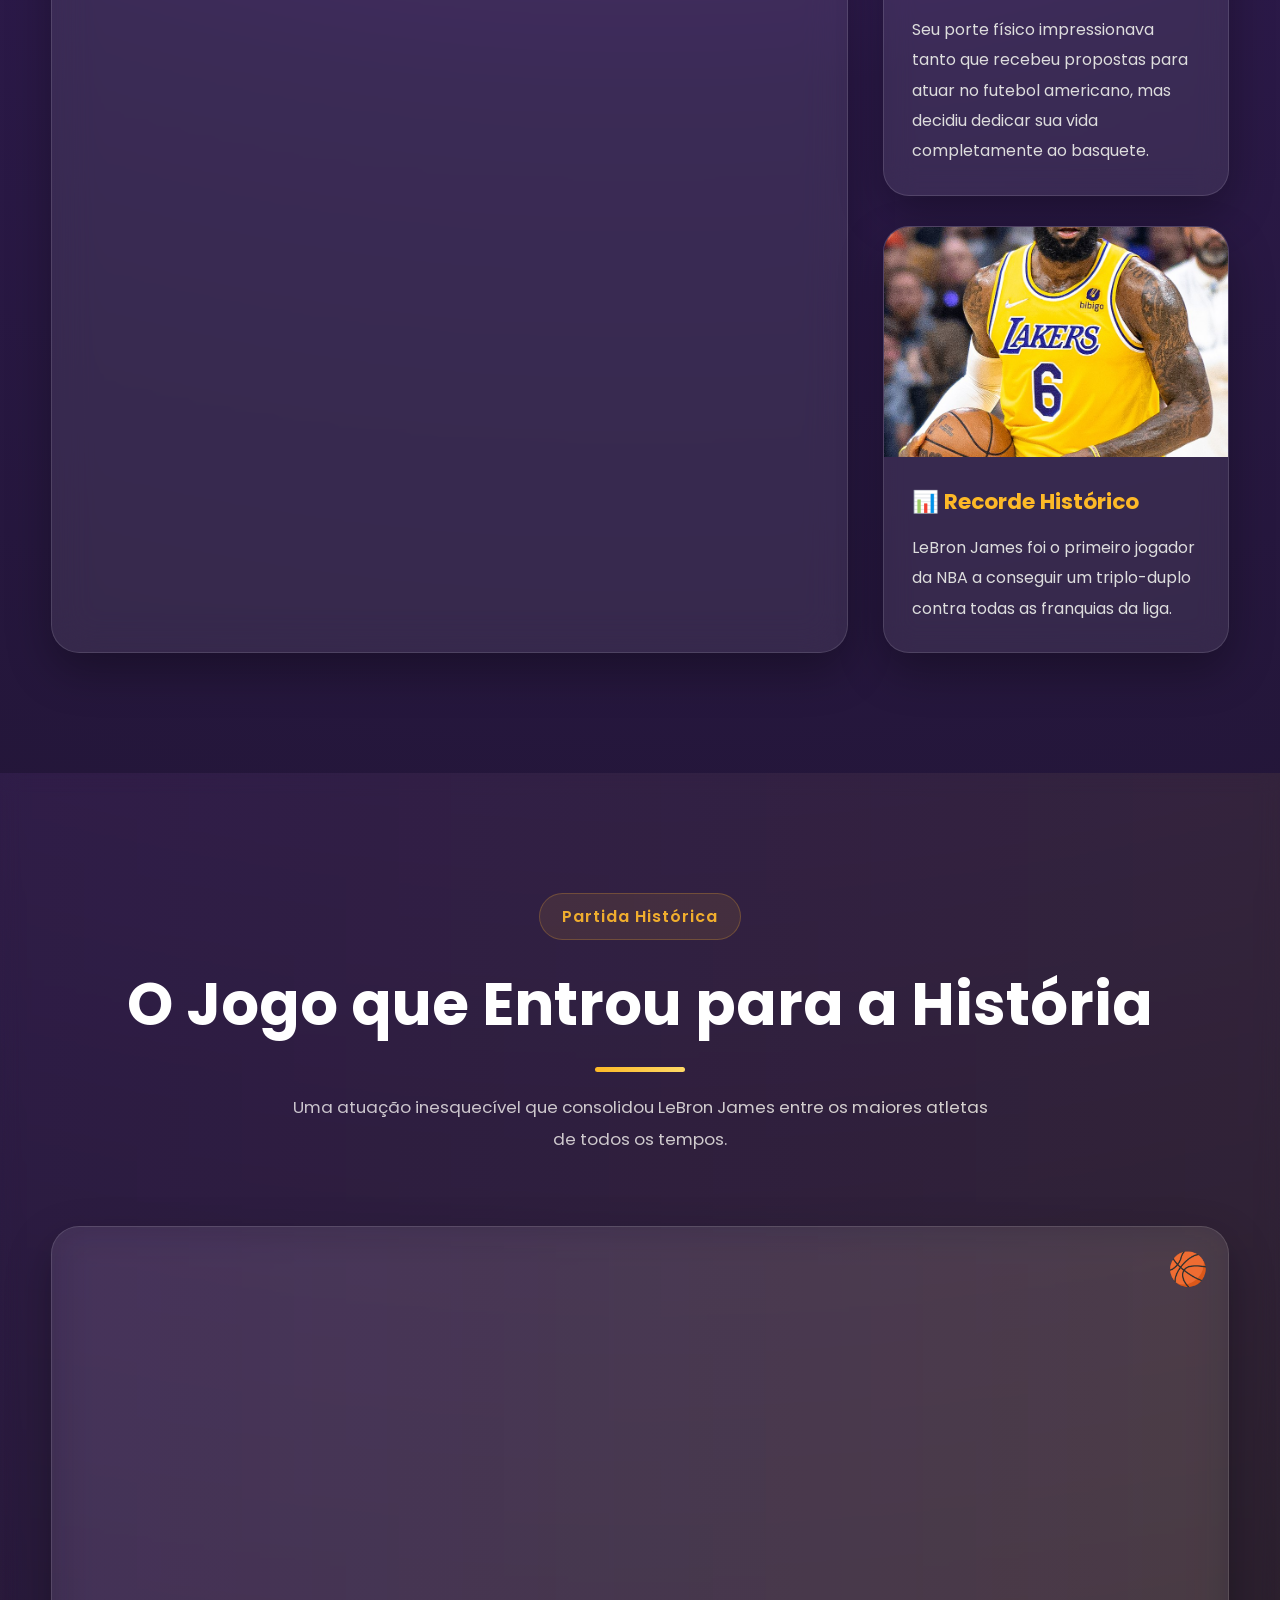
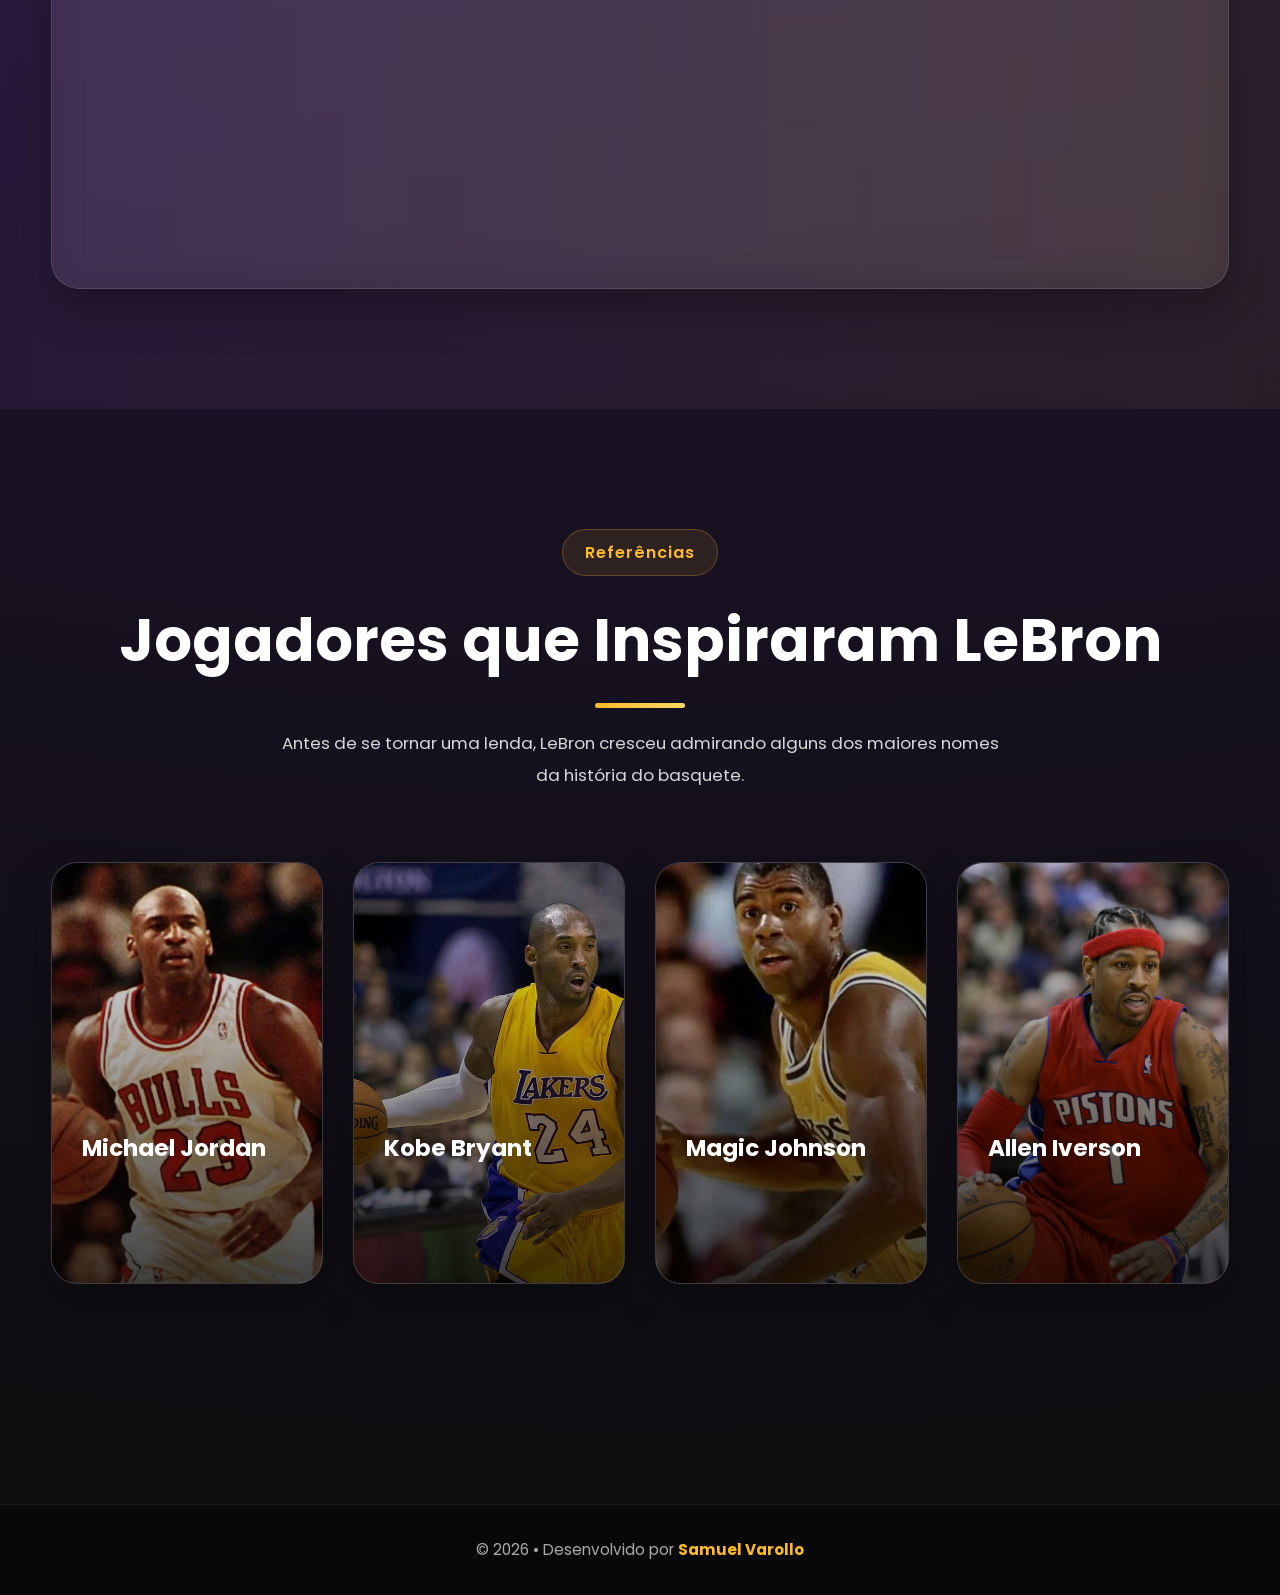
==== commit a3bbe8dc: "Site Final" ====
--- a/index.html
+++ b/index.html
@@ -57,16 +57,6 @@
                 Conheça sua história, recordes, títulos e momentos que marcaram
                 gerações.
             </p>
-
-            <div class="hero-buttons">
-                <a href="pages/biografia.html" class="btn-primary">
-                    Conheça sua História
-                </a>
-
-                <a href="#momentos" class="btn-secondary">
-                    Assistir Melhores Momentos
-                </a>
-            </div>
         </div>
     </section>
     <main>
--- a/css/style.css
+++ b/css/style.css
@@ -155,6 +155,24 @@
     z-index:2;
     width:min(92%,1250px);
     margin:auto;
+    display:flex;
+    flex-direction:column;
+    justify-content:center;
+    padding-top:95px; 
+}
+
+.hero-content span{
+    display:inline-flex;
+    align-items:center;
+    width:max-content;
+    padding:10px 22px;
+    margin:0 0 28px;
+    border-radius:50px;
+    color:var(--secondary);
+    background:rgba(253,185,39,.12);
+    border:1px solid rgba(253,185,39,.25);
+    font-weight:600;
+    font-size:.95rem;
 }
 
 .hero-tag{
@@ -171,53 +189,17 @@
 }
 
 .hero-content h2{
-    max-width:750px;
-    color:white;
+    margin:0 0 24px;
+    color:#FFF;
     font-size:clamp(2.8rem,6vw,5rem);
-    line-height:1.08;
-    margin-bottom:24px;
+    line-height:1.1;
 }
 
 .hero-content p{
+    margin:0;
     max-width:650px;
     color:#DDD;
     font-size:1.1rem;
-}
-
-.hero-buttons{
-    display:flex;
-    gap:20px;
-    flex-wrap:wrap;
-}
-
-/*BOTÕES*/
-.btn-primary{
-    background: linear-gradient(135deg, #FDB927, #FFD966);
-    color:black;
-    padding:18px 36px;
-    border-radius:999px;
-    font-weight:700;
-    transition:var(--transition);
-    box-shadow: 0 15px 35px rgba(253,185,39,.35);
-}
-
-.btn-primary:hover{
-    transform:translateY(-6px);
-    box-shadow: 0 20px 45px rgba(253,185,39,.45);
-}
-
-.btn-secondary{
-    padding:18px 36px;
-    border-radius:999px;
-    border:2px solid rgba(255,255,255,.25);
-    color:white;
-    transition:var(--transition);
-    backdrop-filter:blur(15px);
-}
-
-.btn-secondary:hover{
-    background:white;
-    color:black;
 }
 
 /*ANIMAÇÕES*/
@@ -641,14 +623,15 @@
 
     .hero-content{
         text-align:center;
+        align-items:center;
+    }
+
+    .hero-content span{
+        margin-bottom:28px;
     }
 
     .hero-content p{
         margin:auto;
-    }
-
-    .hero-buttons{
-        justify-content:center;
     }
 
     .section{
@@ -669,8 +652,17 @@
         font-size:.9rem;
     }
 
+    .hero-content{
+        padding-top:90px;
+    }
+
+    .hero-content span{
+        font-size:.9rem;
+        margin-bottom:24px;
+    }
+
     .hero-content h2{
-        font-size:2.5rem;
+        margin-bottom:20px;
     }
 
     .hero-content p{
@@ -764,8 +756,14 @@
         font-size:.8rem;
     }
 
-    .hero-content h2{
-        font-size:2rem;
+    .hero-content{
+        padding-top:85px;
+    }
+
+    .hero-content span{
+        padding:8px 18px;
+        margin-bottom:22px;
+        font-size:.82rem;
     }
 
     .hero-content p{
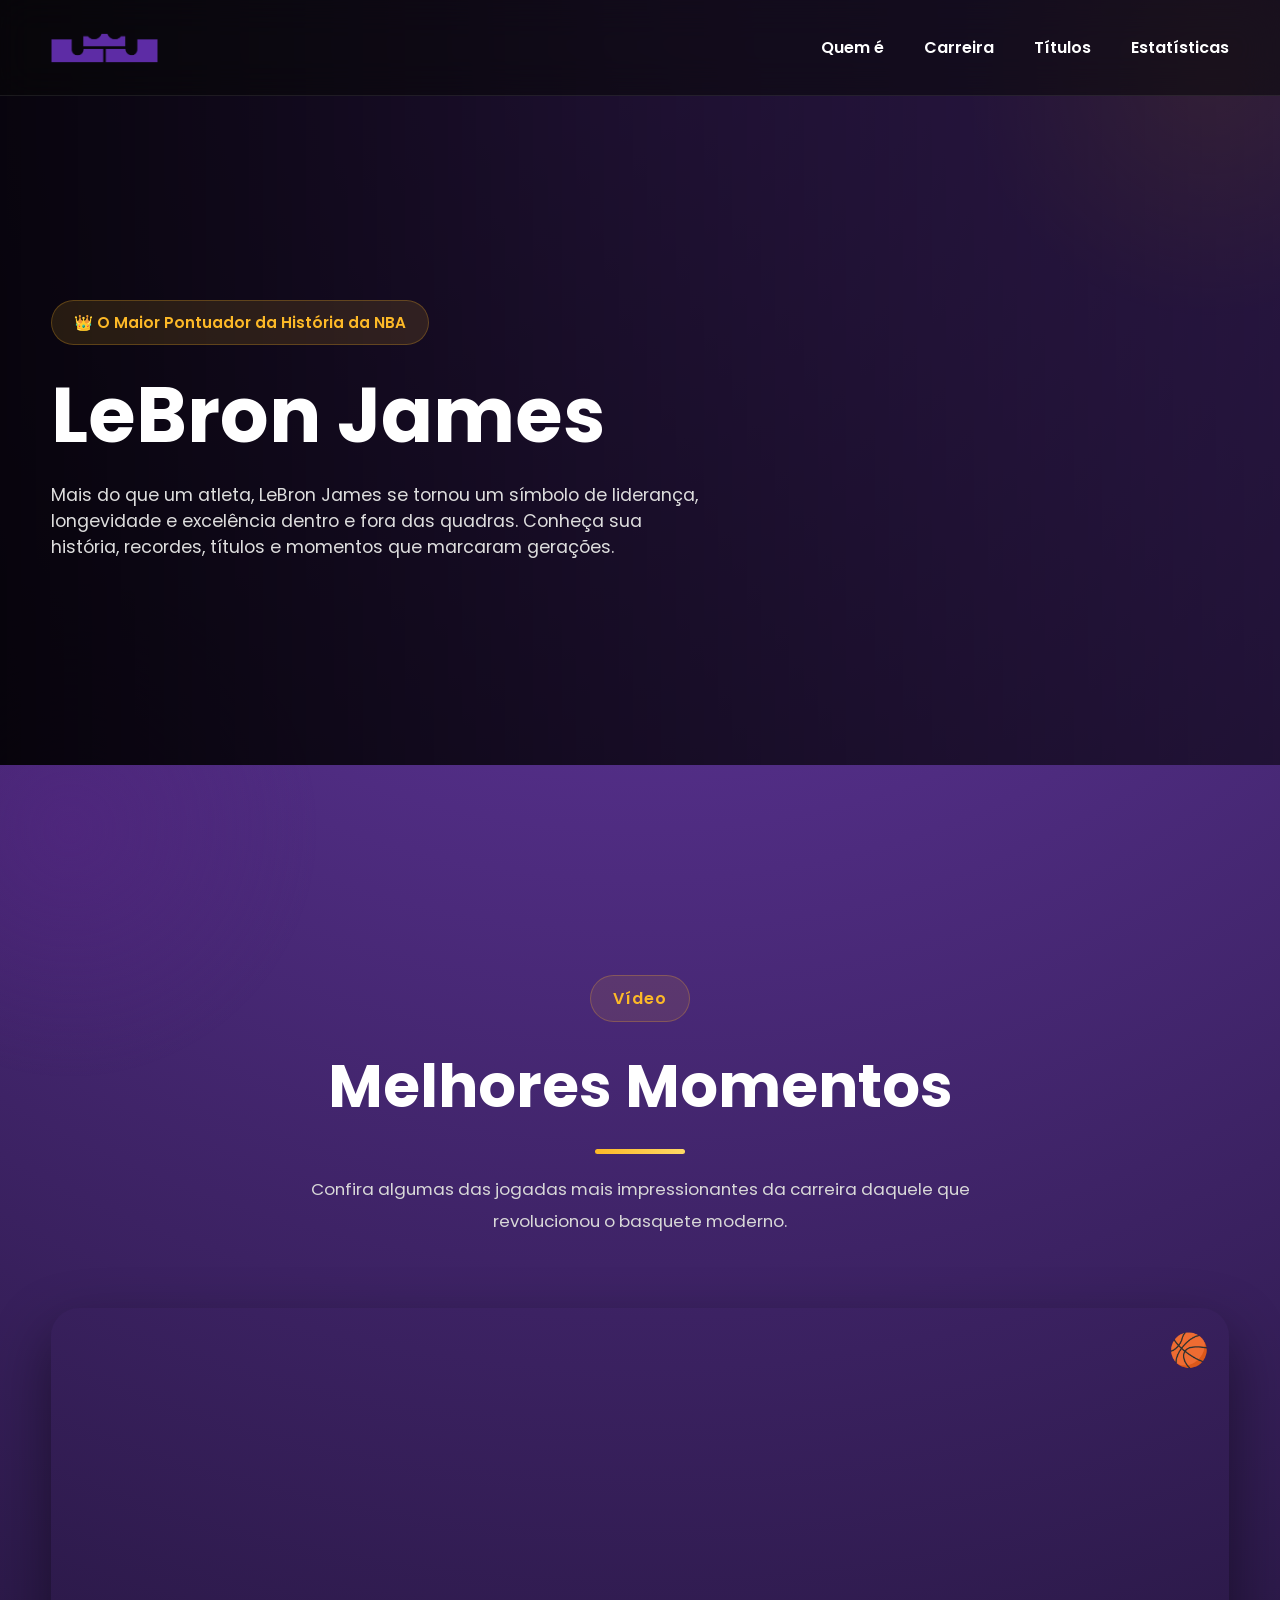
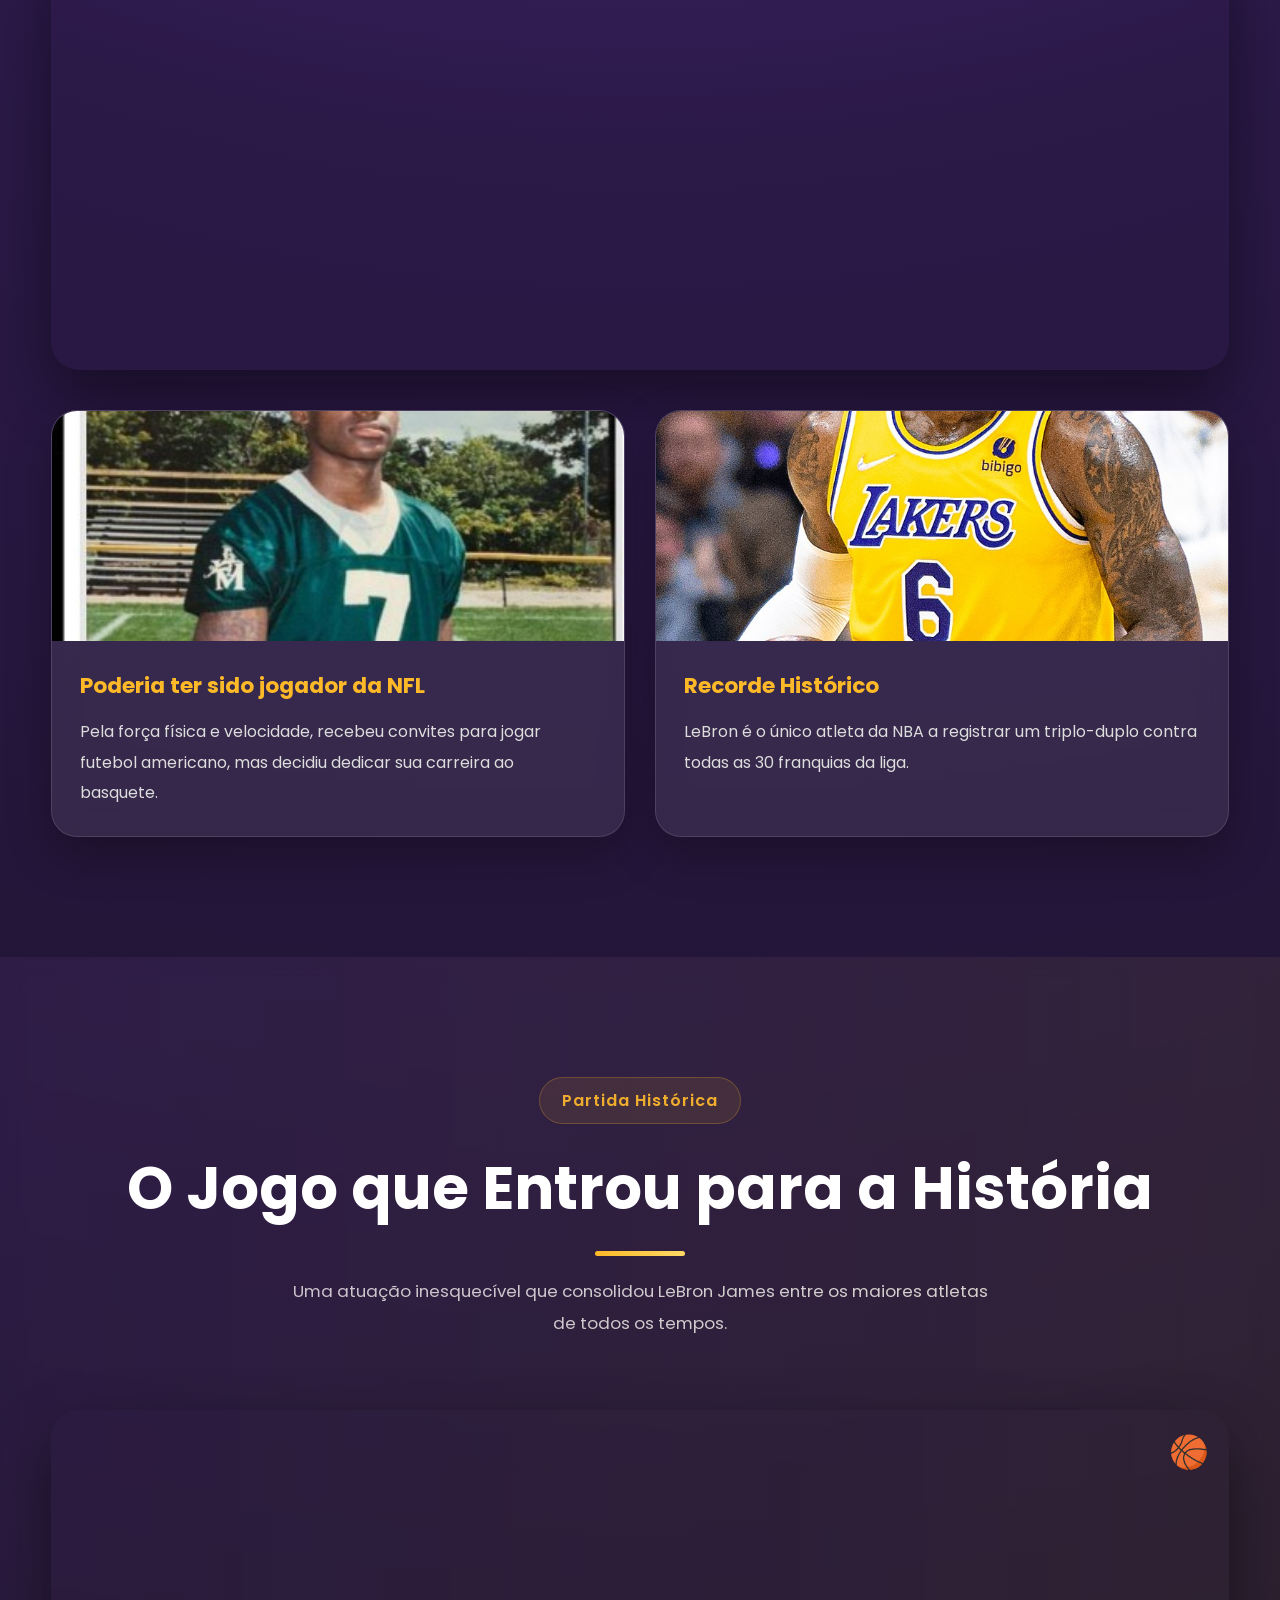
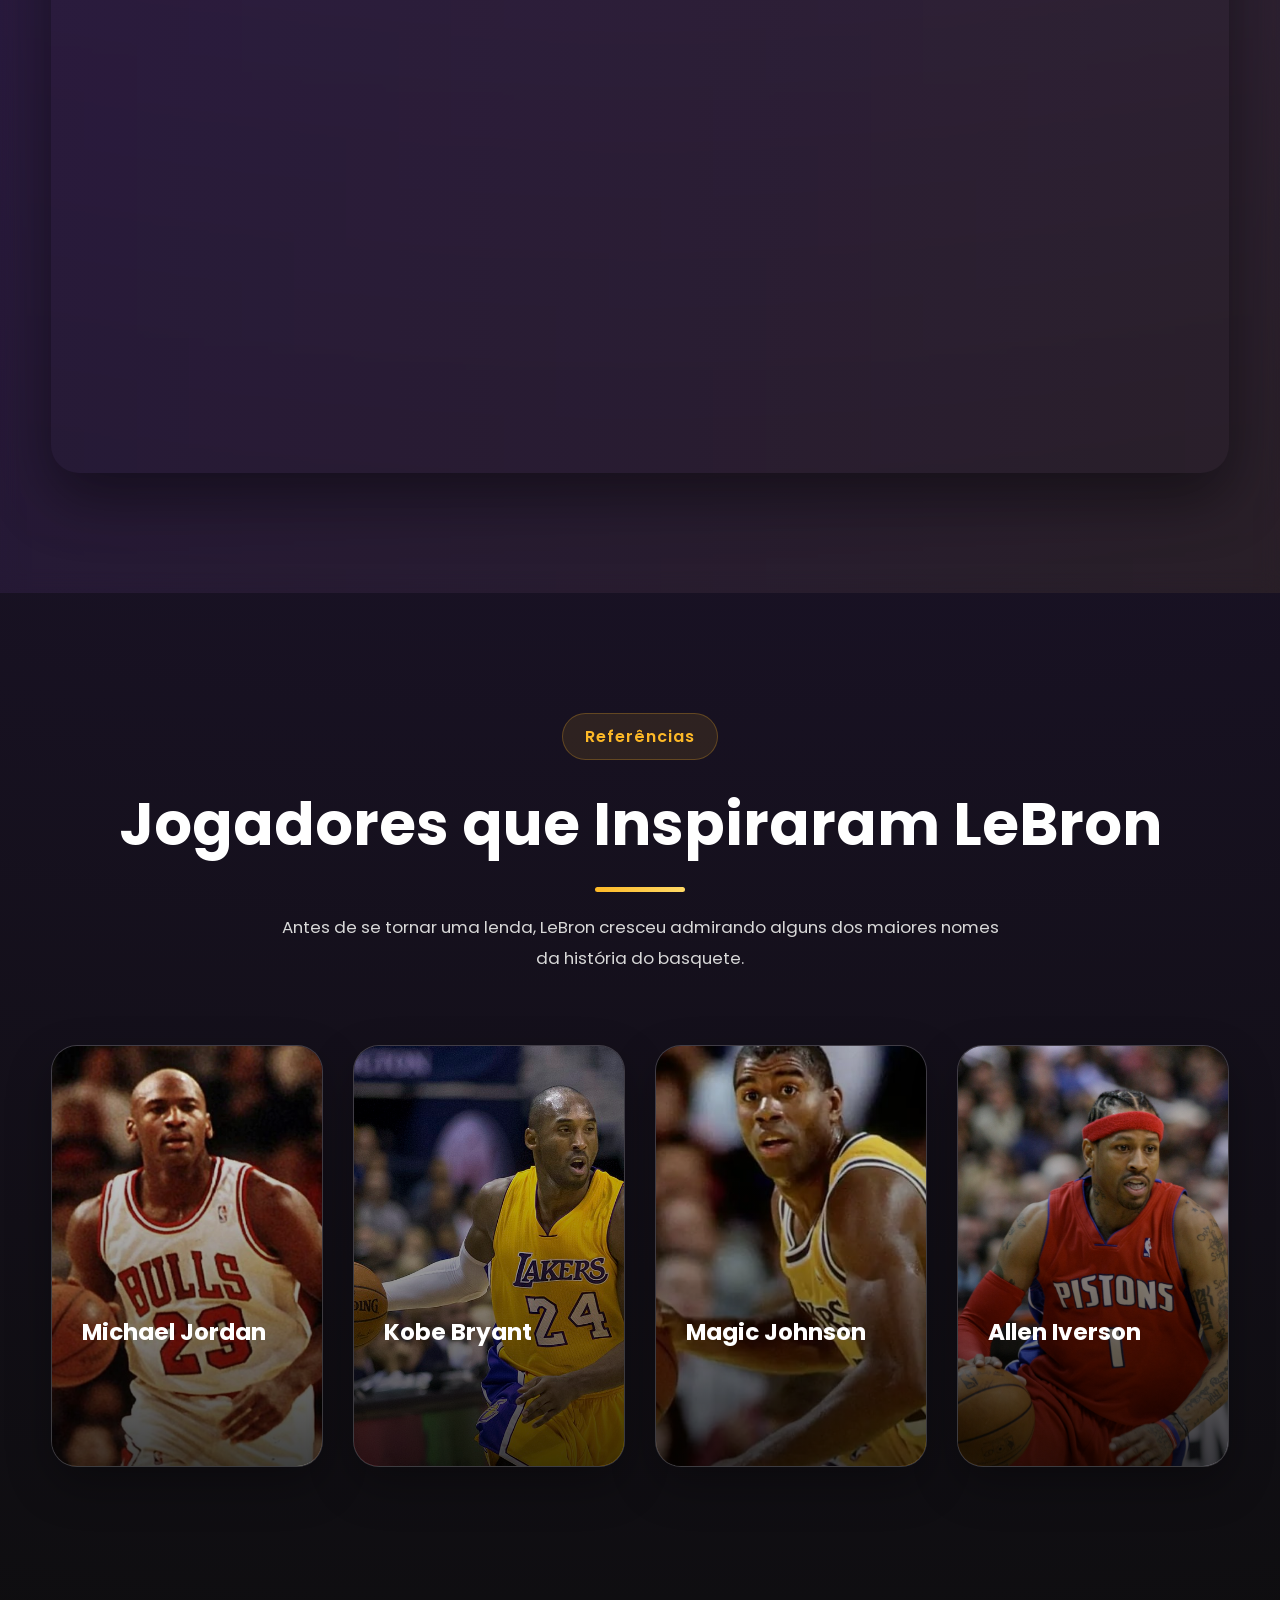
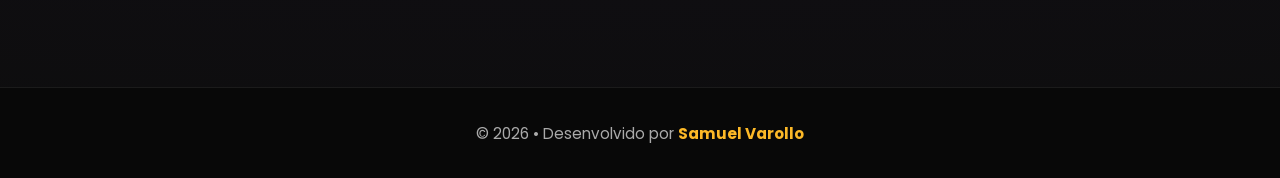
==== commit 68dce201: "Site Final" ====
--- a/index.html
+++ b/index.html
@@ -1,5 +1,6 @@
 <!DOCTYPE html>
 <html lang="pt-BR">
+
 <head>
     <meta charset="UTF-8">
     <meta name="viewport" content="width=device-width, initial-scale=1.0">
@@ -13,6 +14,7 @@
         rel="stylesheet">
     <link rel="stylesheet" href="css/style.css">
 </head>
+
 <body>
     <!-- ================= HEADER ================= -->
     <header class="header">
@@ -42,10 +44,10 @@
 
     <!-- ================= HERO ================= -->
     <section class="hero">
-    <div class="hero-overlay"></div>
-
-    <div class="container hero-content">
-        <span class="hero-tag">
+        <div class="hero-overlay"></div>
+
+        <div class="container hero-content">
+            <span class="hero-tag">
                 👑 O Maior Pontuador da História da NBA
             </span>
             <h2>
@@ -72,10 +74,11 @@
                         carreira daquele que revolucionou o basquete moderno.
                     </p>
                 </div>
-                <div class="momentos-grid">
-                    <div class="video-card">
+                <div class="momentos-content">
+
+                    <div class="video-full">
                         <iframe src="https://www.youtube.com/embed/51CHNtNlFR8?si=bc9ccAajPVGdbwuN"
-                            title="Melhores Momentos de LeBron James" loading="lazy" allowfullscreen>
+                            title="Melhores momentos de LeBron James" loading="lazy" allowfullscreen>
                         </iframe>
                     </div>
 
@@ -83,24 +86,23 @@
                         <article class="card-curiosidade">
                             <img src="img/Lebron-NFL.jpg" alt="LeBron James poderia ter jogado na NFL">
                             <div class="card-content">
-                                <h3>🏈 Quase Jogador da NFL</h3>
+                                <h3>Poderia ter sido jogador da NFL</h3>
                                 <p>
-                                    Seu porte físico impressionava tanto que
-                                    recebeu propostas para atuar no futebol
-                                    americano, mas decidiu dedicar sua vida
-                                    completamente ao basquete.
+                                    Pela força física e velocidade,
+                                    recebeu convites para jogar futebol americano,
+                                    mas decidiu dedicar sua carreira ao basquete.
                                 </p>
                             </div>
                         </article>
 
                         <article class="card-curiosidade">
-                            <img src="img/Lebron-James.jpg" alt="LeBron James">
+                            <img src="img/Lebron-James.jpg" alt="LeBron James comemorando">
                             <div class="card-content">
-                                <h3>📊 Recorde Histórico</h3>
+                                <h3>Recorde Histórico</h3>
                                 <p>
-                                    LeBron James foi o primeiro jogador da NBA
-                                    a conseguir um triplo-duplo contra todas as
-                                    franquias da liga.
+                                    LeBron é o único atleta da NBA
+                                    a registrar um triplo-duplo
+                                    contra todas as 30 franquias da liga.
                                 </p>
                             </div>
                         </article>
@@ -191,12 +193,13 @@
 
     <!-- ================= FOOTER ================= -->
     <footer class="footer">
-    <div class="container-footer">
-        <p>
-            © 2026 • Desenvolvido por
-            <strong>Samuel Varollo</strong>
-        </p>
-    </div>
+        <div class="container-footer">
+            <p>
+                © 2026 • Desenvolvido por
+                <strong>Samuel Varollo</strong>
+            </p>
+        </div>
     </footer>
 </body>
+
 </html>
--- a/css/style.css
+++ b/css/style.css
@@ -1,809 +1,804 @@
 /*RESET*/
 @import url('https://fonts.googleapis.com/css2?family=Poppins:wght@300;400;500;600;700;800&display=swap');
 
-*{
-    margin:0;
-    padding:0;
-    box-sizing:border-box;
-}
-
-html{
-    scroll-behavior:smooth;
-}
-
-body{
-    font-family:'Poppins',sans-serif;
-    color:#fff;
-    overflow-x:hidden;
-    background: radial-gradient(circle at top,#6f3db4 0%,#2b1948 35%,#0d0d0d 100%);
-    min-height:100vh;
-}
-
-img{
-    display:block;
-    width:100%;
-}
-
-a{
-    text-decoration:none;
-}
-
-ul{
-    list-style:none;
+* {
+    margin: 0;
+    padding: 0;
+    box-sizing: border-box;
+}
+
+html {
+    scroll-behavior: smooth;
+}
+
+body {
+    font-family: 'Poppins', sans-serif;
+    color: #fff;
+    overflow-x: hidden;
+    background: radial-gradient(circle at top, #6f3db4 0%, #2b1948 35%, #0d0d0d 100%);
+    min-height: 100vh;
+}
+
+img {
+    display: block;
+    width: 100%;
+}
+
+a {
+    text-decoration: none;
+}
+
+ul {
+    list-style: none;
 }
 
 /*VARIÁVEIS*/
-:root{
-    --primary:#552583;
-    --secondary:#FDB927;
-    --white:#ffffff;
-    --text:#d8d8d8;
-    --glass:rgba(255,255,255,.08);
-    --border:rgba(255,255,255,.12);
-    --shadow:0 18px 45px rgba(0,0,0,.30);
-    --radius:24px;
-    --transition:.35s ease;
-    --max-width:1250px;
+:root {
+    --primary: #552583;
+    --secondary: #FDB927;
+    --white: #ffffff;
+    --text: #d8d8d8;
+    --glass: rgba(255, 255, 255, .08);
+    --border: rgba(255, 255, 255, .12);
+    --shadow: 0 18px 45px rgba(0, 0, 0, .30);
+    --radius: 24px;
+    --transition: .35s ease;
+    --max-width: 1250px;
 }
 
 /*CONTAINERS*/
 .container,
-.container-header{
-    width:min(92%,1250px);
-    margin:auto;
+.container-header {
+    width: min(92%, 1250px);
+    margin: auto;
 }
 
 /*HEADER*/
-.header{
-    position:fixed;
-    top:0;
-    left:0;
-    width:100%;
-    z-index:1000;
-    background:rgba(8,8,8,.55);
-    backdrop-filter:blur(18px);
-    border-bottom:1px solid rgba(255,255,255,.08);
-}
-
-.container-header{
-    width:min(92%,1250px);
-    margin:auto;
-    min-height:95px;
-    display:flex;
-    justify-content:space-between;
-    align-items:center;
-}
-
-.logo{
-    display:flex;
-    align-items:center;
-    flex-shrink:0;
-}
-
-.logo img{
-    display:block;
-    width:auto;
-    height:60px;
+.header {
+    position: fixed;
+    top: 0;
+    left: 0;
+    width: 100%;
+    z-index: 1000;
+    background: rgba(8, 8, 8, .55);
+    backdrop-filter: blur(18px);
+    border-bottom: 1px solid rgba(255, 255, 255, .08);
+}
+
+.container-header {
+    width: min(92%, 1250px);
+    margin: auto;
+    min-height: 95px;
+    display: flex;
+    justify-content: space-between;
+    align-items: center;
+}
+
+.logo {
+    display: flex;
+    align-items: center;
+    flex-shrink: 0;
+}
+
+.logo img {
+    display: block;
+    width: auto;
+    height: 60px;
     transition: transform .3s ease, filter .3s ease;
     filter: brightness(0) saturate(100%) invert(18%) sepia(50%) saturate(4155%) hue-rotate(256deg) brightness(87%) contrast(92%);
 }
 
-.logo:hover img{
-    transform:scale(1.05);
-    filter: brightness(0) saturate(100%) invert(84%) sepia(76%) saturate(3015%) hue-rotate(330deg) brightness(101%) contrast(99%) drop-shadow(0 0 12px rgba(253,185,39,.7));
-}
-
-nav{
-    display:flex;
-    align-items:center;
-    gap:40px;
-}
-
-nav a{
-    position:relative;
-    color:#FFF;
-    font-weight:600;
-    transition:color .3s;
-}
-
-nav a::after{
-    content:"";
-    position:absolute;
-    left:50%;
-    bottom:-10px;
-    width:0;
-    height:3px;
-    transform:translateX(-50%);
-    border-radius:50px;
-    background:var(--secondary);
-    transition:width .35s ease;
-}
-
-nav a:hover{
-    color:var(--secondary);
+.logo:hover img {
+    transform: scale(1.05);
+    filter: brightness(0) saturate(100%) invert(84%) sepia(76%) saturate(3015%) hue-rotate(330deg) brightness(101%) contrast(99%) drop-shadow(0 0 12px rgba(253, 185, 39, .7));
+}
+
+nav {
+    display: flex;
+    align-items: center;
+    gap: 40px;
+}
+
+nav a {
+    position: relative;
+    color: #FFF;
+    font-weight: 600;
+    transition: color .3s;
+}
+
+nav a::after {
+    content: "";
+    position: absolute;
+    left: 50%;
+    bottom: -10px;
+    width: 0;
+    height: 3px;
+    transform: translateX(-50%);
+    border-radius: 50px;
+    background: var(--secondary);
+    transition: width .35s ease;
+}
+
+nav a:hover {
+    color: var(--secondary);
 }
 
 nav a:hover::after,
-nav a.ativo::after{
-    width:100%;
-}
-
-nav a.ativo{
-    color:var(--secondary);
+nav a.ativo::after {
+    width: 100%;
+}
+
+nav a.ativo {
+    color: var(--secondary);
 }
 
 /*HERO*/
-.hero{
-    position:relative;
-    display:flex;
-    align-items:center;
-    min-height:85vh;
-    background-position:center;
-    background-size:cover;
-    background-repeat:no-repeat;
+.hero {
+    position: relative;
+    display: flex;
+    align-items: center;
+    min-height: 85vh;
+    background-position: center;
+    background-size: cover;
+    background-repeat: no-repeat;
     background-image: url(../img/Lebron.jpg);
 }
 
-.hero-overlay{
-    position:absolute;
-    inset:0;
-    background:linear-gradient(90deg, rgba(0,0,0,.90), rgba(0,0,0,.55));
-}
-
-.hero-content{
-    position:relative;
-    z-index:2;
-    width:min(92%,1250px);
-    margin:auto;
-    display:flex;
-    flex-direction:column;
-    justify-content:center;
-    padding-top:95px; 
-}
-
-.hero-content span{
-    display:inline-flex;
-    align-items:center;
-    width:max-content;
-    padding:10px 22px;
-    margin:0 0 28px;
-    border-radius:50px;
-    color:var(--secondary);
-    background:rgba(253,185,39,.12);
-    border:1px solid rgba(253,185,39,.25);
-    font-weight:600;
-    font-size:.95rem;
-}
-
-.hero-tag{
-    display:inline-flex;
-    align-items:center;
-    gap:10px;
-    padding:10px 22px;
-    border-radius:999px;
-    background:rgba(253,185,39,.12);
-    border:1px solid rgba(253,185,39,.25);
-    color:var(--secondary);
-    font-weight:600;
-    margin-bottom:28px;
-}
-
-.hero-content h2{
-    margin:0 0 24px;
-    color:#FFF;
-    font-size:clamp(2.8rem,6vw,5rem);
-    line-height:1.1;
-}
-
-.hero-content p{
-    margin:0;
-    max-width:650px;
-    color:#DDD;
-    font-size:1.1rem;
+.hero-overlay {
+    position: absolute;
+    inset: 0;
+    background: linear-gradient(90deg, rgba(0, 0, 0, .90), rgba(0, 0, 0, .55));
+}
+
+.hero-content {
+    position: relative;
+    z-index: 2;
+    width: min(92%, 1250px);
+    margin: auto;
+    display: flex;
+    flex-direction: column;
+    justify-content: center;
+    padding-top: 95px;
+}
+
+.hero-content span {
+    display: inline-flex;
+    align-items: center;
+    width: max-content;
+    padding: 10px 22px;
+    margin: 0 0 28px;
+    border-radius: 50px;
+    color: var(--secondary);
+    background: rgba(253, 185, 39, .12);
+    border: 1px solid rgba(253, 185, 39, .25);
+    font-weight: 600;
+    font-size: .95rem;
+}
+
+.hero-tag {
+    display: inline-flex;
+    align-items: center;
+    gap: 10px;
+    padding: 10px 22px;
+    border-radius: 999px;
+    background: rgba(253, 185, 39, .12);
+    border: 1px solid rgba(253, 185, 39, .25);
+    color: var(--secondary);
+    font-weight: 600;
+    margin-bottom: 28px;
+}
+
+.hero-content h2 {
+    margin: 0 0 24px;
+    color: #FFF;
+    font-size: clamp(2.8rem, 6vw, 5rem);
+    line-height: 1.1;
+}
+
+.hero-content p {
+    margin: 0;
+    max-width: 650px;
+    color: #DDD;
+    font-size: 1.1rem;
 }
 
 /*ANIMAÇÕES*/
-.hero-content>*{
-    animation:fadeUp .9s ease both;
-}
-
-.hero-content h2{
-    animation-delay:.2s;
-}
-
-.hero-content p{
-    animation-delay:.4s;
-}
-
-.hero-buttons{
-    animation-delay:.6s;
-}
-
-@keyframes fadeUp{
-    from{
-        opacity:0;
-        transform:translateY(45px);
-    }
-
-    to{
-        opacity:1;
-        transform:translateY(0);
+.hero-content>* {
+    animation: fadeUp .9s ease both;
+}
+
+.hero-content h2 {
+    animation-delay: .2s;
+}
+
+.hero-content p {
+    animation-delay: .4s;
+}
+
+.hero-buttons {
+    animation-delay: .6s;
+}
+
+@keyframes fadeUp {
+    from {
+        opacity: 0;
+        transform: translateY(45px);
+    }
+
+    to {
+        opacity: 1;
+        transform: translateY(0);
     }
 }
 
 /*DECORAÇÕES*/
-body::before{
-    content:"";
-    position:fixed;
-    width:500px;
-    height:500px;
-    right:-180px;
-    top:-180px;
-    border-radius:50%;
-    background: radial-gradient(circle, rgba(253,185,39,.18), transparent 70%);
-    z-index:-1;
-}
-
-body::after{
-    content:"";
-    position:fixed;
-    width:500px;
-    height:500px;
-    left:-180px;
-    bottom:-180px;
-    border-radius:50%;
-    background: radial-gradient(circle, rgba(85,37,131,.45), transparent 70%);
-    z-index:-1;
+body::before {
+    content: "";
+    position: fixed;
+    width: 500px;
+    height: 500px;
+    right: -180px;
+    top: -180px;
+    border-radius: 50%;
+    background: radial-gradient(circle, rgba(253, 185, 39, .18), transparent 70%);
+    z-index: -1;
+}
+
+body::after {
+    content: "";
+    position: fixed;
+    width: 500px;
+    height: 500px;
+    left: -180px;
+    bottom: -180px;
+    border-radius: 50%;
+    background: radial-gradient(circle, rgba(85, 37, 131, .45), transparent 70%);
+    z-index: -1;
 }
 
 /*MAIN*/
-main{
-    position:relative;
-    margin-top:90px;
-    z-index:5;
-}
-
-.section{
-    position:relative;
-    padding:120px 0;
-}
-
-.section:nth-child(even){
-    background:rgba(255,255,255,.025);
-    backdrop-filter:blur(10px);
+main {
+    position: relative;
+    margin-top: 90px;
+    z-index: 5;
+}
+
+.section {
+    position: relative;
+    padding: 120px 0;
+}
+
+.section:nth-child(even) {
+    background: rgba(255, 255, 255, .025);
+    backdrop-filter: blur(10px);
 }
 
 /*TÍTULOS DAS SEÇÕES*/
-.section-title{
-    text-align:center;
-    margin-bottom:70px;
-}
-
-.section-title span{
-    display:inline-block;
-    padding:10px 22px;
-    border-radius:999px;
-    background:rgba(253,185,39,.10);
-    color:var(--secondary);
-    border:1px solid rgba(253,185,39,.25);
-    font-weight:600;
-    margin-bottom:20px;
-    letter-spacing:1px;
-}
-
-.section-title h2{
-    font-size:clamp(2.3rem,5vw,3.7rem);
-    margin-bottom:20px;
-    color:white;
-    position:relative;
-}
-
-.section-title h2::after{
-    content:"";
-    width:90px;
-    height:5px;
-    border-radius:50px;
-    background:linear-gradient(90deg,var(--secondary),#ffd966);
-    display:block;
-    margin:18px auto 0;
-}
-
-.section-title p{
-    max-width:720px;
-    margin:auto;
-    color:#d8d8d8;
-    line-height:1.9;
-    font-size:1.05rem;
+.section-title {
+    text-align: center;
+    margin-bottom: 70px;
+}
+
+.section-title span {
+    display: inline-block;
+    padding: 10px 22px;
+    border-radius: 999px;
+    background: rgba(253, 185, 39, .10);
+    color: var(--secondary);
+    border: 1px solid rgba(253, 185, 39, .25);
+    font-weight: 600;
+    margin-bottom: 20px;
+    letter-spacing: 1px;
+}
+
+.section-title h2 {
+    font-size: clamp(2.3rem, 5vw, 3.7rem);
+    margin-bottom: 20px;
+    color: white;
+    position: relative;
+}
+
+.section-title h2::after {
+    content: "";
+    width: 90px;
+    height: 5px;
+    border-radius: 50px;
+    background: linear-gradient(90deg, var(--secondary), #ffd966);
+    display: block;
+    margin: 18px auto 0;
+}
+
+.section-title p {
+    max-width: 720px;
+    margin: auto;
+    color: #d8d8d8;
+    line-height: 1.9;
+    font-size: 1.05rem;
 }
 
 /*GRID DOS VÍDEOS*/
-.momentos-grid{
-    display:grid;
-    grid-template-columns:2.3fr 1fr;
-    gap:35px;
-    align-items:stretch;
+.momentos-content {
+    display: flex;
+    flex-direction: column;
+    gap: 40px;
 }
 
 /*PLAYER*/
-.video-card,
-.video-full{
-    position:relative;
-    overflow:hidden;
-    border-radius:28px;
-    background:var(--glass);
-    backdrop-filter:blur(20px);
-    border:1px solid var(--border);
-    box-shadow:var(--shadow);
-    transition:.45s;
-}
-
-.video-card:hover,
-.video-full:hover{
-    transform:translateY(-10px);
-}
-
-.video-card::before,
-.video-full::before{
-    content:"🏀";
-    position:absolute;
-    top:18px;
-    right:20px;
-    font-size:2rem;
-    z-index:2;
-}
-
-.video-card iframe{
-    width:100%;
-    min-height:540px;
-    border:none;
-    display:block;
-}
-
-.video-full iframe{
-    width:100%;
-    aspect-ratio:16/9;
-    border:none;
-    display:block;
+.video-full {
+    width: 100%;
+    border-radius: 28px;
+    overflow: hidden;
+    box-shadow: 0 25px 60px rgba(0, 0, 0, .45);
+}
+
+.video-full iframe {
+    width: 100%;
+    aspect-ratio: 16/9;
+    border: none;
+    display: block;
+}
+
+.video-full:hover {
+    transform: translateY(-10px);
+}
+
+.video-full::before {
+    content: "🏀";
+    position: absolute;
+    top: 18px;
+    right: 20px;
+    font-size: 2rem;
+    z-index: 2;
+}
+
+.video-full iframe {
+    width: 100%;
+    aspect-ratio: 16/9;
+    border: none;
+    display: block;
 }
 
 /*CURIOSIDADES*/
-.curiosidades{
-    display:flex;
-    flex-direction:column;
-    gap:30px;
-}
-
-.card-curiosidade{
-    overflow:hidden;
-    background:var(--glass);
-    border-radius:26px;
-    border:1px solid var(--border);
-    backdrop-filter:blur(15px);
-    transition:.45s;
-    box-shadow:var(--shadow);
-}
-
-.card-curiosidade:hover{
-    transform:translateY(-10px);
-}
-
-.card-curiosidade img{
-    height:230px;
-    object-fit:cover;
-    transition:.5s;
-}
-
-.card-curiosidade:hover img{
-    transform:scale(1.08);
-}
-
-.card-content{
-    padding:28px;
-}
-
-.card-content h3{
-    color:var(--secondary);
-    margin-bottom:15px;
-    font-size:1.35rem;
-}
-
-.card-content p{
-    color:#dddddd;
-    line-height:1.9;
+.curiosidades {
+    display: grid;
+    grid-template-columns: repeat(2, 1fr);
+    gap: 30px;
+}
+
+.card-curiosidade {
+    overflow: hidden;
+    background: var(--glass);
+    border-radius: 26px;
+    border: 1px solid var(--border);
+    backdrop-filter: blur(15px);
+    transition: .45s;
+    box-shadow: var(--shadow);
+}
+
+.card-curiosidade:hover {
+    transform: translateY(-10px);
+}
+
+.card-curiosidade img {
+    height: 230px;
+    object-fit: cover;
+    transition: .5s;
+}
+
+.card-curiosidade:hover img {
+    transform: scale(1.08);
+}
+
+.card-content {
+    padding: 28px;
+}
+
+.card-content h3 {
+    color: var(--secondary);
+    margin-bottom: 15px;
+    font-size: 1.35rem;
+}
+
+.card-content p {
+    color: #dddddd;
+    line-height: 1.9;
 }
 
 /*DESTAQUE*/
-.destaque{
-    overflow:hidden;
-}
-
-.destaque::before{
-    content:"";
-    position:absolute;
-    inset:0;
-    background: linear-gradient(90deg, rgba(85,37,131,.15), rgba(253,185,39,.05));    
-    pointer-events:none;
+.destaque {
+    overflow: hidden;
+}
+
+.destaque::before {
+    content: "";
+    position: absolute;
+    inset: 0;
+    background: linear-gradient(90deg, rgba(85, 37, 131, .15), rgba(253, 185, 39, .05));
+    pointer-events: none;
 }
 
 /*ÍDOLOS*/
-.idolos-grid{
-    display:grid;
-    grid-template-columns:repeat(4,1fr);
-    gap:30px;
-}
-
-.idol-card{
-    position:relative;
-    overflow:hidden;
-    border-radius:26px;
-    background:var(--glass);
-    border:1px solid var(--border);
-    box-shadow:var(--shadow);
-    transition:.45s;
-}
-
-.idol-card:hover{
-    transform:translateY(-12px);
-}
-
-.idol-card::before{
-    content:"";
-    position:absolute;
-    inset:0;
-    background:linear-gradient(transparent, rgba(0,0,0,.75));
-    z-index:1;
-}
-
-.idol-card img{
-    height:420px;
-    object-fit:cover;
-    transition:.6s;
-}
-
-.idol-card:hover img{
-    transform:scale(1.08);
-}
-
-.idol-info{
-    position:absolute;
-    left:0;
-    bottom:0;
-    width:100%;
-    padding:30px;
-    z-index:2;
-}
-
-.idol-info h3{
-    color:white;
-    font-size:1.45rem;
-    margin-bottom:10px;
-}
-
-.idol-info p{
-    color:#dddddd;
-    line-height:1.7;
-    font-size:.95rem;
-    opacity:0;
-    transform:translateY(20px);
-    transition:.4s;
-}
-
-.idol-card:hover .idol-info p{
-    opacity:1;
-    transform:translateY(0);
+.idolos-grid {
+    display: grid;
+    grid-template-columns: repeat(4, 1fr);
+    gap: 30px;
+}
+
+.idol-card {
+    position: relative;
+    overflow: hidden;
+    border-radius: 26px;
+    background: var(--glass);
+    border: 1px solid var(--border);
+    box-shadow: var(--shadow);
+    transition: .45s;
+}
+
+.idol-card:hover {
+    transform: translateY(-12px);
+}
+
+.idol-card::before {
+    content: "";
+    position: absolute;
+    inset: 0;
+    background: linear-gradient(transparent, rgba(0, 0, 0, .75));
+    z-index: 1;
+}
+
+.idol-card img {
+    height: 420px;
+    object-fit: cover;
+    transition: .6s;
+}
+
+.idol-card:hover img {
+    transform: scale(1.08);
+}
+
+.idol-info {
+    position: absolute;
+    left: 0;
+    bottom: 0;
+    width: 100%;
+    padding: 30px;
+    z-index: 2;
+}
+
+.idol-info h3 {
+    color: white;
+    font-size: 1.45rem;
+    margin-bottom: 10px;
+}
+
+.idol-info p {
+    color: #dddddd;
+    line-height: 1.7;
+    font-size: .95rem;
+    opacity: 0;
+    transform: translateY(20px);
+    transition: .4s;
+}
+
+.idol-card:hover .idol-info p {
+    opacity: 1;
+    transform: translateY(0);
 }
 
 /*ANIMAÇÕES DOS CARDS*/
-.video-card,
 .video-full,
 .card-curiosidade,
-.idol-card{
-    animation:fadeCard .9s ease both;
-}
-
-@keyframes fadeCard{
-    from{
-        opacity:0;
-        transform:translateY(40px);
-    }
-
-    to{
-        opacity:1;
-        transform:translateY(0);
+.idol-card {
+    animation: fadeCard .9s ease both;
+}
+
+@keyframes fadeCard {
+    from {
+        opacity: 0;
+        transform: translateY(40px);
+    }
+
+    to {
+        opacity: 1;
+        transform: translateY(0);
     }
 }
 
 /*FOOTER*/
-.footer{
-    margin-top:100px;
-    background:#080808;
-    border-top:1px solid rgba(255,255,255,.08);
-}
-
-.container-footer{
-    width:min(92%,1250px);
-    margin:auto;
-    min-height:90px;
-    display:flex;
-    justify-content:center;
-    align-items:center;
-}
-
-.footer p{
-    color:#AAA;
-    font-size:.95rem;
-    text-align:center;
-}
-
-.footer strong{
-    color:var(--secondary);
-    font-weight:700;
+.footer {
+    margin-top: 100px;
+    background: #080808;
+    border-top: 1px solid rgba(255, 255, 255, .08);
+}
+
+.container-footer {
+    width: min(92%, 1250px);
+    margin: auto;
+    min-height: 90px;
+    display: flex;
+    justify-content: center;
+    align-items: center;
+}
+
+.footer p {
+    color: #AAA;
+    font-size: .95rem;
+    text-align: center;
+}
+
+.footer strong {
+    color: var(--secondary);
+    font-weight: 700;
 }
 
 /*SCROLLBAR*/
-::-webkit-scrollbar{
-    width:12px;
-    height:12px;
-}
-
-::-webkit-scrollbar-track{
-    background:#0D0D0D;
-}
-
-::-webkit-scrollbar-thumb{
-    background:linear-gradient(180deg, var(--primary), var(--secondary));
-    border-radius:50px;
-    border:2px solid #0D0D0D;
-}
-
-::-webkit-scrollbar-thumb:hover{
-    background:linear-gradient(180deg, #6B35A8, #FFD44A);
-}
-
-::-webkit-scrollbar-corner{
-    background:#0D0D0D;
+::-webkit-scrollbar {
+    width: 12px;
+    height: 12px;
+}
+
+::-webkit-scrollbar-track {
+    background: #0D0D0D;
+}
+
+::-webkit-scrollbar-thumb {
+    background: linear-gradient(180deg, var(--primary), var(--secondary));
+    border-radius: 50px;
+    border: 2px solid #0D0D0D;
+}
+
+::-webkit-scrollbar-thumb:hover {
+    background: linear-gradient(180deg, #6B35A8, #FFD44A);
+}
+
+::-webkit-scrollbar-corner {
+    background: #0D0D0D;
 }
 
 /*SELECTION*/
-::selection{
-    background:var(--secondary);
-    color:#000;
+::selection {
+    background: var(--secondary);
+    color: #000;
 }
 
 /*FOCUS ACESSÍVEL*/
 a:focus-visible,
-button:focus-visible{
-    outline:3px solid var(--secondary);
-    outline-offset:5px;
-    border-radius:8px;
+button:focus-visible {
+    outline: 3px solid var(--secondary);
+    outline-offset: 5px;
+    border-radius: 8px;
 }
 
 /*RESPONSIVIDADE*/
-@media(max-width:1200px){
-    .momentos-grid{
-        grid-template-columns:1fr;
-    }
-
-    .curiosidades{
-        display:grid;
-        grid-template-columns:repeat(2,1fr);
-    }
-
-    .idolos-grid{
-        grid-template-columns:repeat(2,1fr);
-    }
-}
-
-@media(max-width:992px){
-    .header{
-        position:relative;
-    }
-
-    .container-header{
-        min-height:auto;
-        flex-direction:column;
-        justify-content:center;
-        gap:18px;
-        padding:18px 0;
-    }
-
-    .logo img{
-        height:55px;
-    }
-
-    nav{
-        justify-content:center;
-        flex-wrap:wrap;
-        gap:18px;
-    }
-
-    .hero{
-        min-height:75vh;
-    }
-
-    .hero-content{
-        text-align:center;
-        align-items:center;
-    }
-
-    .hero-content span{
-        margin-bottom:28px;
-    }
-
-    .hero-content p{
-        margin:auto;
-    }
-
-    .section{
-        padding:90px 0;
-    }
-
-    .video-card iframe{
-        min-height:420px;
-    }
-}
-
-@media(max-width:768px){
-    .hero{
-        min-height:65vh;
-    }
-
-    .hero-tag{
-        font-size:.9rem;
-    }
-
-    .hero-content{
-        padding-top:90px;
-    }
-
-    .hero-content span{
-        font-size:.9rem;
-        margin-bottom:24px;
-    }
-
-    .hero-content h2{
-        margin-bottom:20px;
-    }
-
-    .hero-content p{
-        font-size:1rem;
-    }
-
-    .section-title h2{
-        font-size:2.4rem;
-    }
-
-    .card-content{
-        padding:22px;
-    }
-
-    .idol-card img{
-        height:360px;
-    }
-
-    .footer{
-        margin-top:80px;
-    }
-
-    .container-footer{
-        min-height:80px;
-    }
-
-    .footer p{
-        font-size:.9rem;
-    }
-}
-
-@media(max-width:600px){
-    .logo h1{
-        font-size:1.7rem;
-    }
-
-    nav{
-        gap:14px;
-    }
-
-    nav a{
-        font-size:.9rem;
-    }
-
-    .hero{
-        min-height:92vh;
-    }
-
-    .hero-buttons{
-        flex-direction:column;
+@media(max-width:1200px) {
+    .momentos-grid {
+        grid-template-columns: 1fr;
+    }
+
+    .curiosidades {
+        display: grid;
+        grid-template-columns: repeat(2, 1fr);
+    }
+
+    .idolos-grid {
+        grid-template-columns: repeat(2, 1fr);
+    }
+}
+
+@media(max-width:992px) {
+    .header {
+        position: relative;
+    }
+
+    .container-header {
+        min-height: auto;
+        flex-direction: column;
+        justify-content: center;
+        gap: 18px;
+        padding: 18px 0;
+    }
+
+    .logo img {
+        height: 55px;
+    }
+
+    nav {
+        justify-content: center;
+        flex-wrap: wrap;
+        gap: 18px;
+    }
+
+    .hero {
+        min-height: 75vh;
+    }
+
+    .hero-content {
+        text-align: center;
+        align-items: center;
+    }
+
+    .hero-content span {
+        margin-bottom: 28px;
+    }
+
+    .hero-content p {
+        margin: auto;
+    }
+
+    .section {
+        padding: 90px 0;
+    }
+
+    .video-full iframe {
+        min-height: 420px;
+    }
+}
+
+@media(max-width:768px) {
+    .hero {
+        min-height: 65vh;
+    }
+
+    .hero-tag {
+        font-size: .9rem;
+    }
+
+    .hero-content {
+        padding-top: 90px;
+    }
+
+    .hero-content span {
+        font-size: .9rem;
+        margin-bottom: 24px;
+    }
+
+    .hero-content h2 {
+        margin-bottom: 20px;
+    }
+
+    .hero-content p {
+        font-size: 1rem;
+    }
+
+    .section-title h2 {
+        font-size: 2.4rem;
+    }
+
+    .card-content {
+        padding: 22px;
+    }
+
+    .idol-card img {
+        height: 360px;
+    }
+
+    .footer {
+        margin-top: 80px;
+    }
+
+    .container-footer {
+        min-height: 80px;
+    }
+
+    .footer p {
+        font-size: .9rem;
+    }
+
+    .curiosidades {
+        grid-template-columns: 1fr;
+    }
+}
+
+@media(max-width:600px) {
+    .logo h1 {
+        font-size: 1.7rem;
+    }
+
+    nav {
+        gap: 14px;
+    }
+
+    nav a {
+        font-size: .9rem;
+    }
+
+    .hero {
+        min-height: 92vh;
+    }
+
+    .hero-buttons {
+        flex-direction: column;
     }
 
     .btn-primary,
-    .btn-secondary{
-        width:100%;
-        text-align:center;
-    }
-
-    .curiosidades{
-        grid-template-columns:1fr;
-    }
-
-    .idolos-grid{
-        grid-template-columns:1fr;
-    }
-
-    .video-card iframe{
-        min-height:280px;
-    }
-}
-
-@media(max-width:480px){
-    .logo img{
-        height:44px;
-    }
-
-    nav{
-        gap:12px;
-    }
-
-    nav a{
-        font-size:.88rem;
-    }
-
-    .hero{
-        min-height:60vh;
-    }
-
-    .hero-tag{
-        padding:8px 18px;
-        font-size:.8rem;
-    }
-
-    .hero-content{
-        padding-top:85px;
-    }
-
-    .hero-content span{
-        padding:8px 18px;
-        margin-bottom:22px;
-        font-size:.82rem;
-    }
-
-    .hero-content p{
-        font-size:.9rem;
-    }
-
-    .section-title h2{
-        font-size:2rem;
-    }
-
-    .section-title p{
-        font-size:.95rem;
-    }
-
-    .idol-card img{
-        height:300px;
-    }
-
-    .footer{
-        margin-top:70px;
-    }
-
-    .container-footer{
-        min-height:75px;
-        padding:0 15px;
-    }
-
-    .footer p{
-        font-size:.85rem;
-        line-height:1.6;
+    .btn-secondary {
+        width: 100%;
+        text-align: center;
+    }
+
+    .curiosidades {
+        grid-template-columns: 1fr;
+    }
+
+    .idolos-grid {
+        grid-template-columns: 1fr;
+    }
+
+    .video-full iframe {
+        min-height: 280px;
+    }
+}
+
+@media(max-width:480px) {
+    .logo img {
+        height: 44px;
+    }
+
+    nav {
+        gap: 12px;
+    }
+
+    nav a {
+        font-size: .88rem;
+    }
+
+    .hero {
+        min-height: 60vh;
+    }
+
+    .hero-tag {
+        padding: 8px 18px;
+        font-size: .8rem;
+    }
+
+    .hero-content {
+        padding-top: 85px;
+    }
+
+    .hero-content span {
+        padding: 8px 18px;
+        margin-bottom: 22px;
+        font-size: .82rem;
+    }
+
+    .hero-content p {
+        font-size: .9rem;
+    }
+
+    .section-title h2 {
+        font-size: 2rem;
+    }
+
+    .section-title p {
+        font-size: .95rem;
+    }
+
+    .idol-card img {
+        height: 300px;
+    }
+
+    .footer {
+        margin-top: 70px;
+    }
+
+    .container-footer {
+        min-height: 75px;
+        padding: 0 15px;
+    }
+
+    .footer p {
+        font-size: .85rem;
+        line-height: 1.6;
     }
 }
 
 /*REDUÇÃO DE MOVIMENTO*/
-@media(prefers-reduced-motion:reduce){
+@media(prefers-reduced-motion:reduce) {
     *,
     *::before,
-    *::after{
-        animation:none !important;
-        transition:none !important;
-        scroll-behavior:auto !important;
+    *::after {
+        animation: none !important;
+        transition: none !important;
+        scroll-behavior: auto !important;
     }
 }
